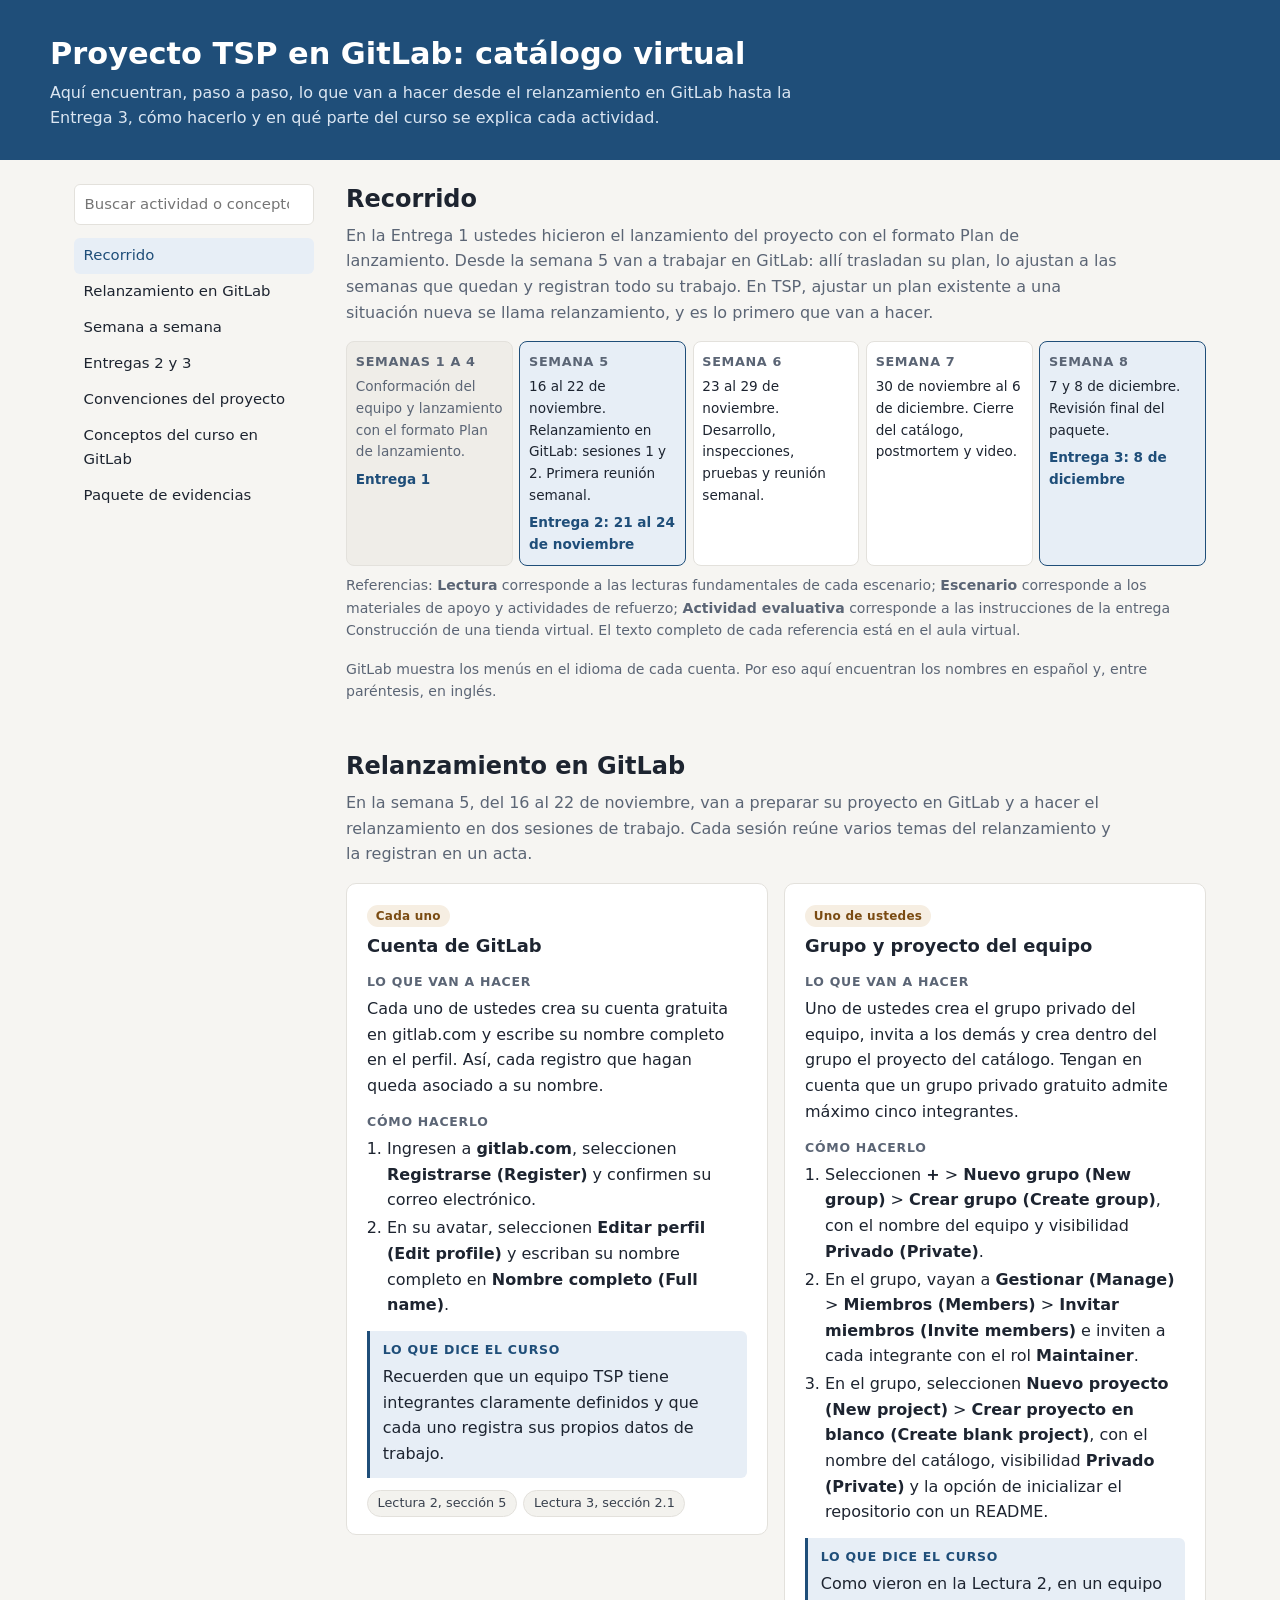
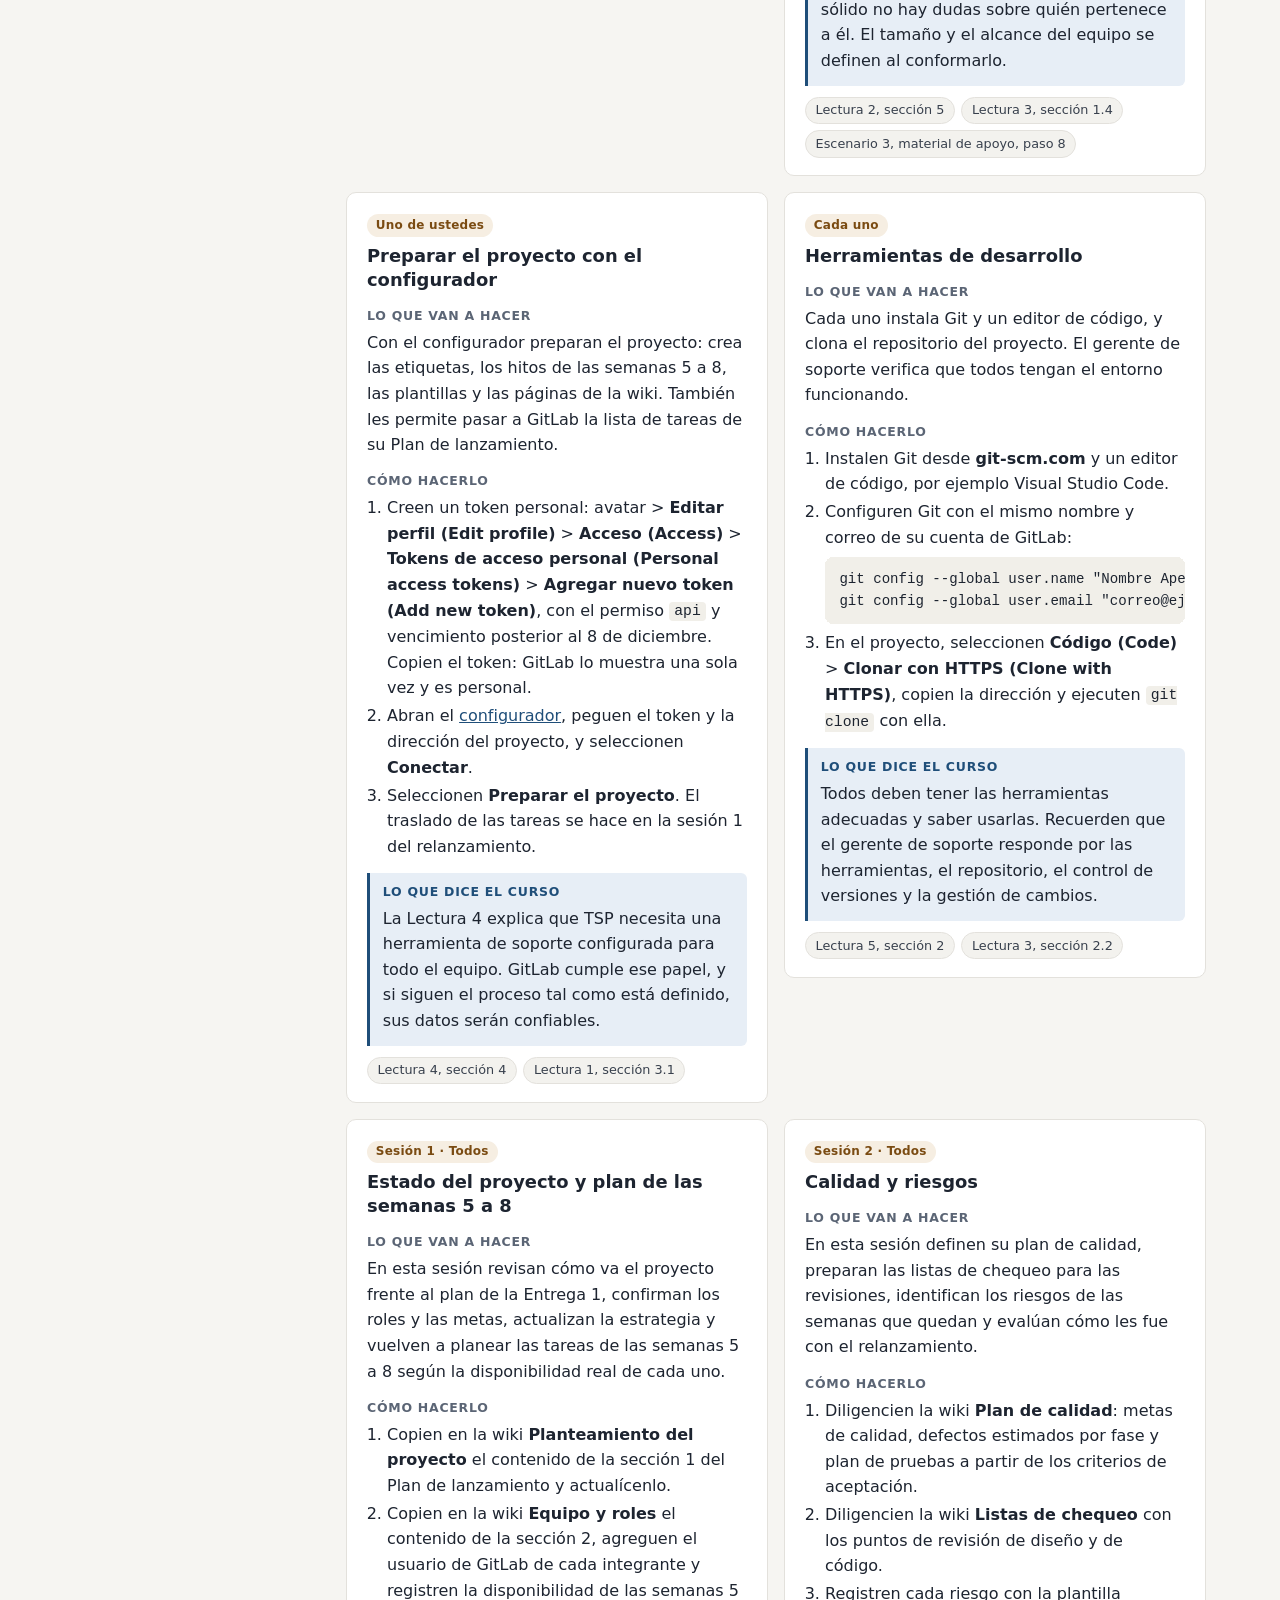
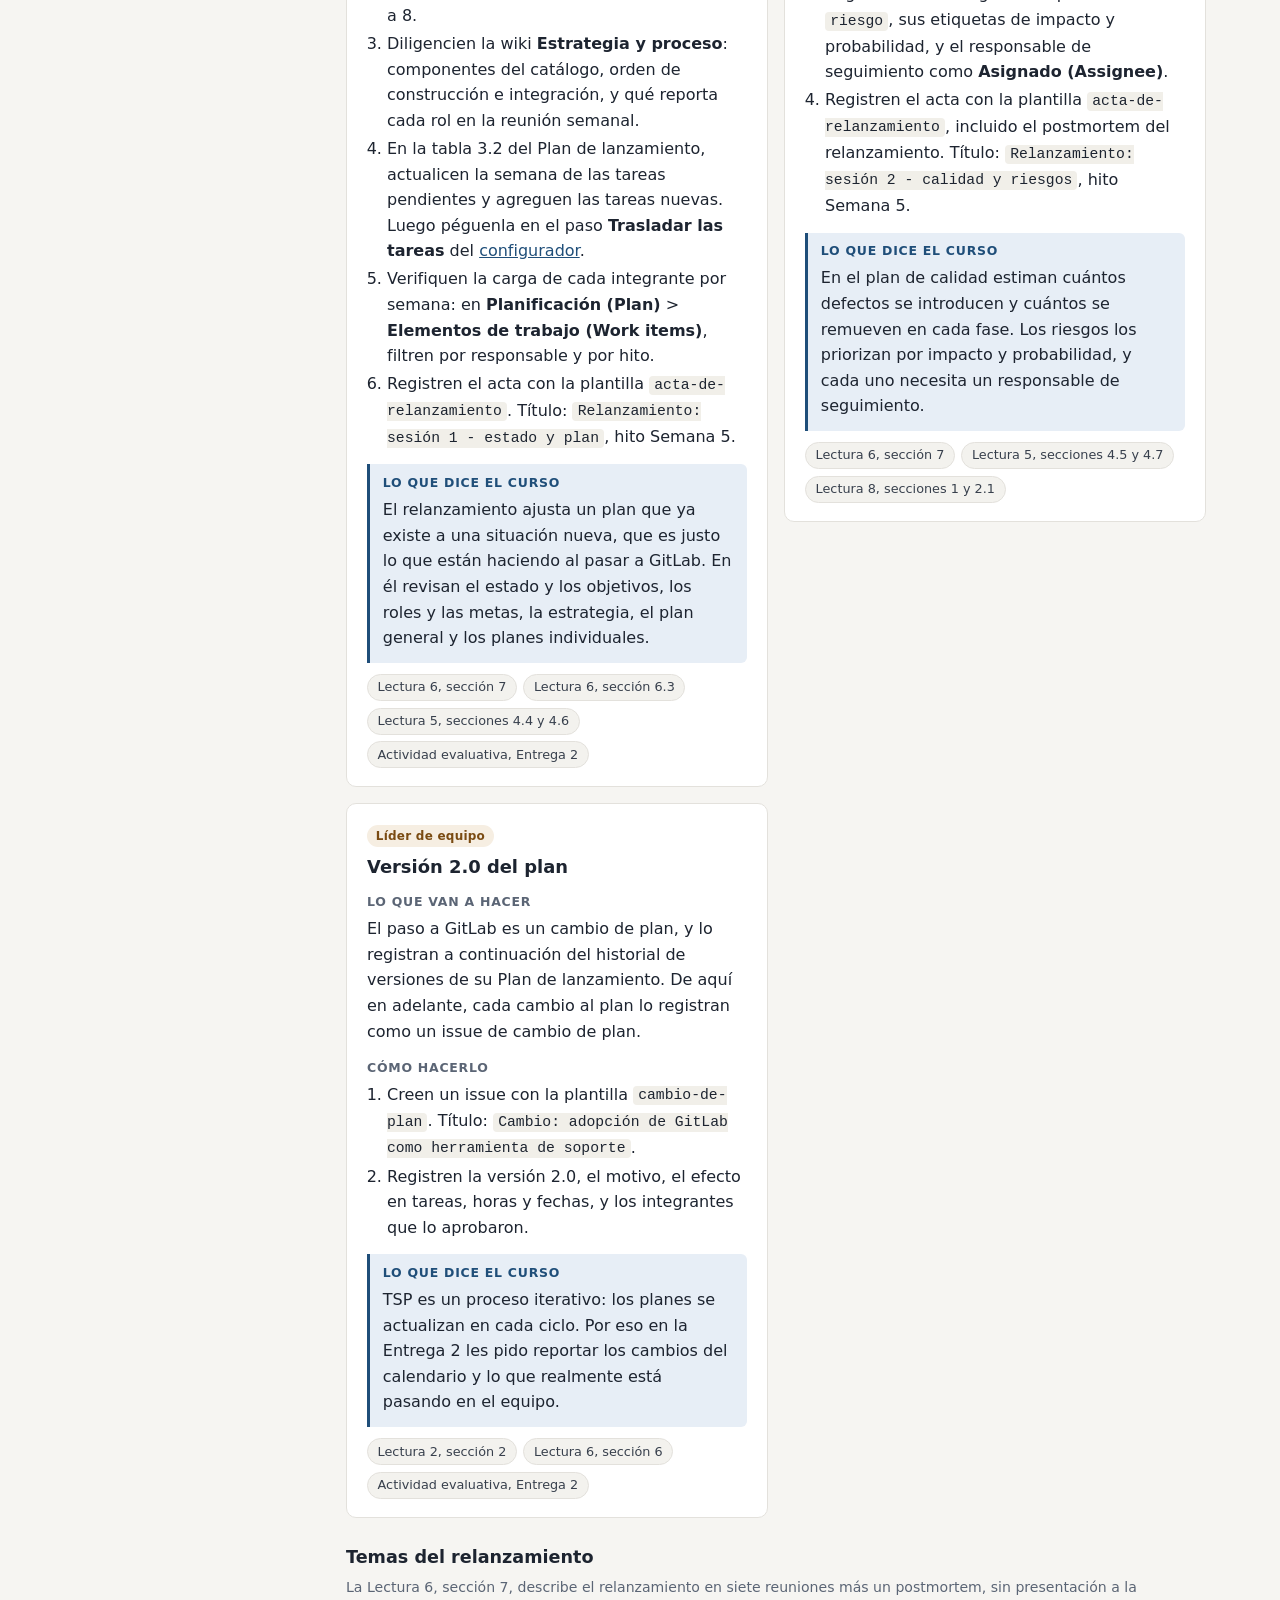
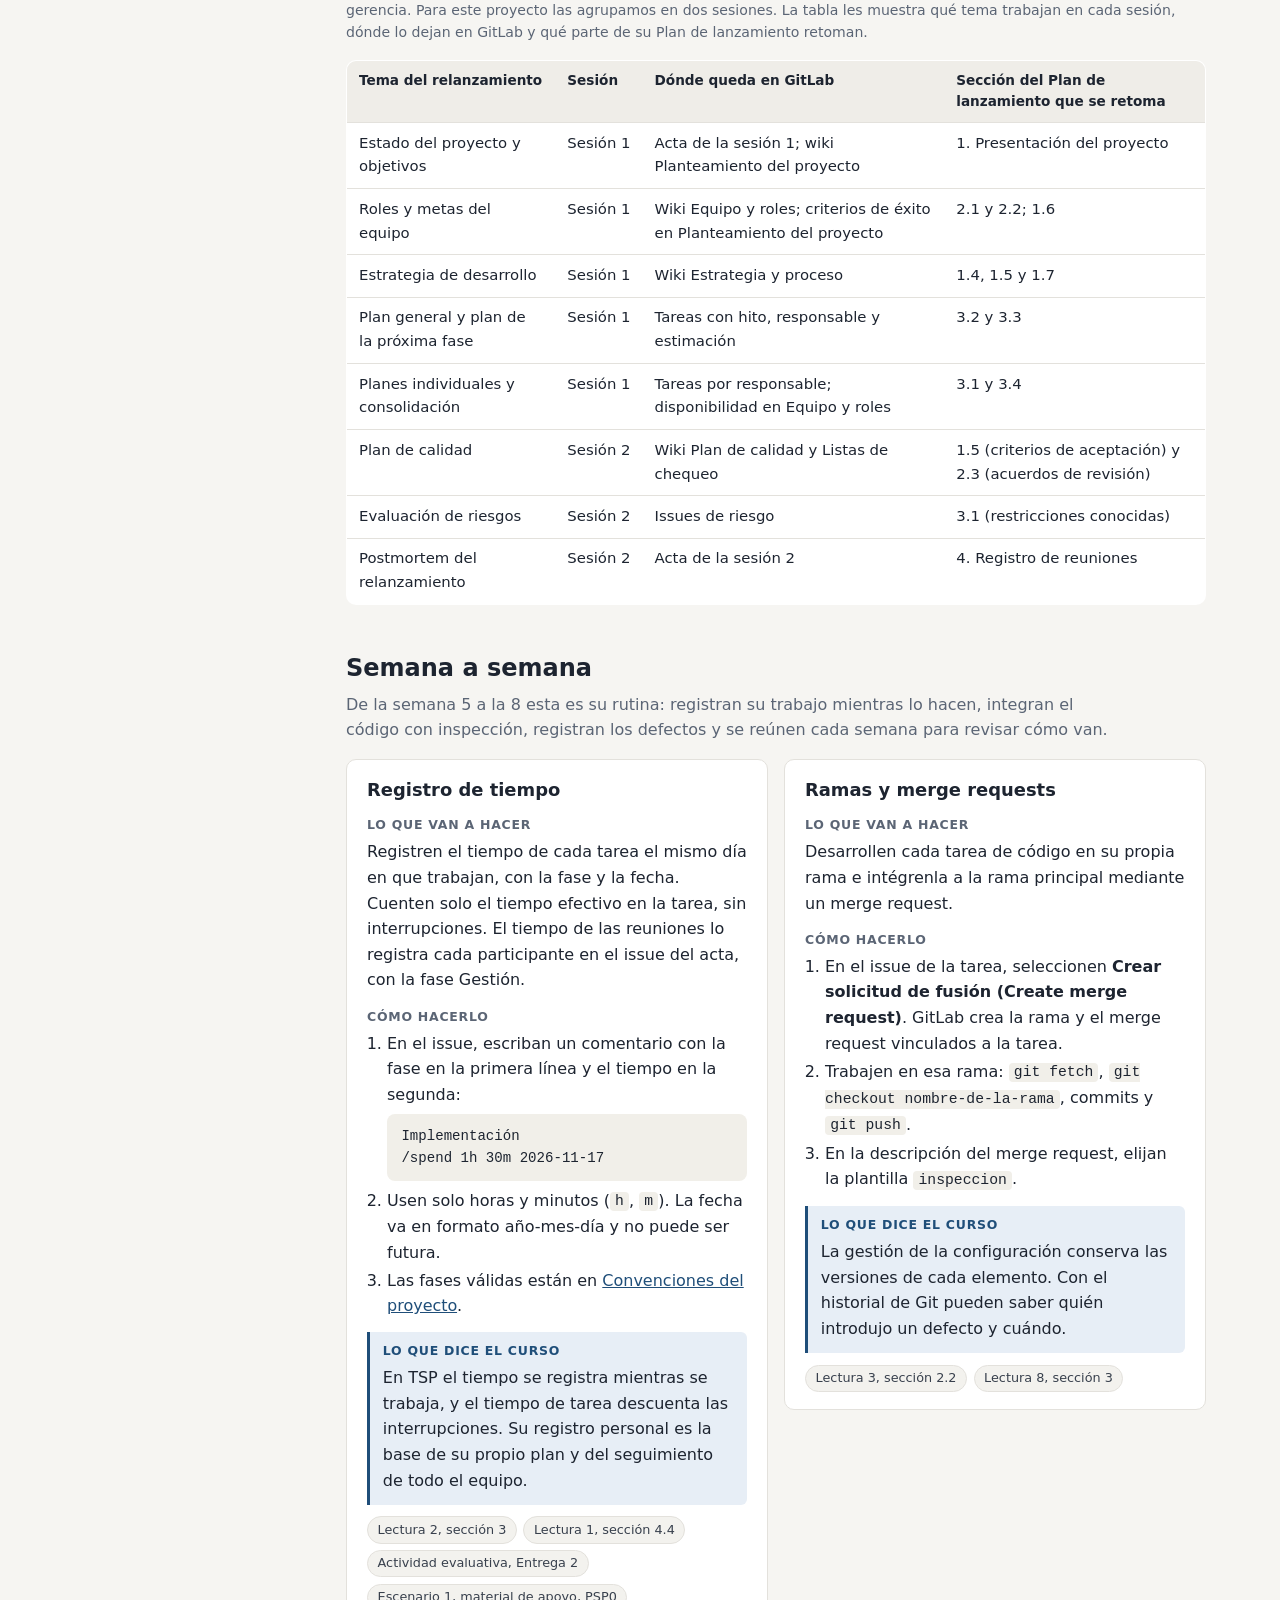
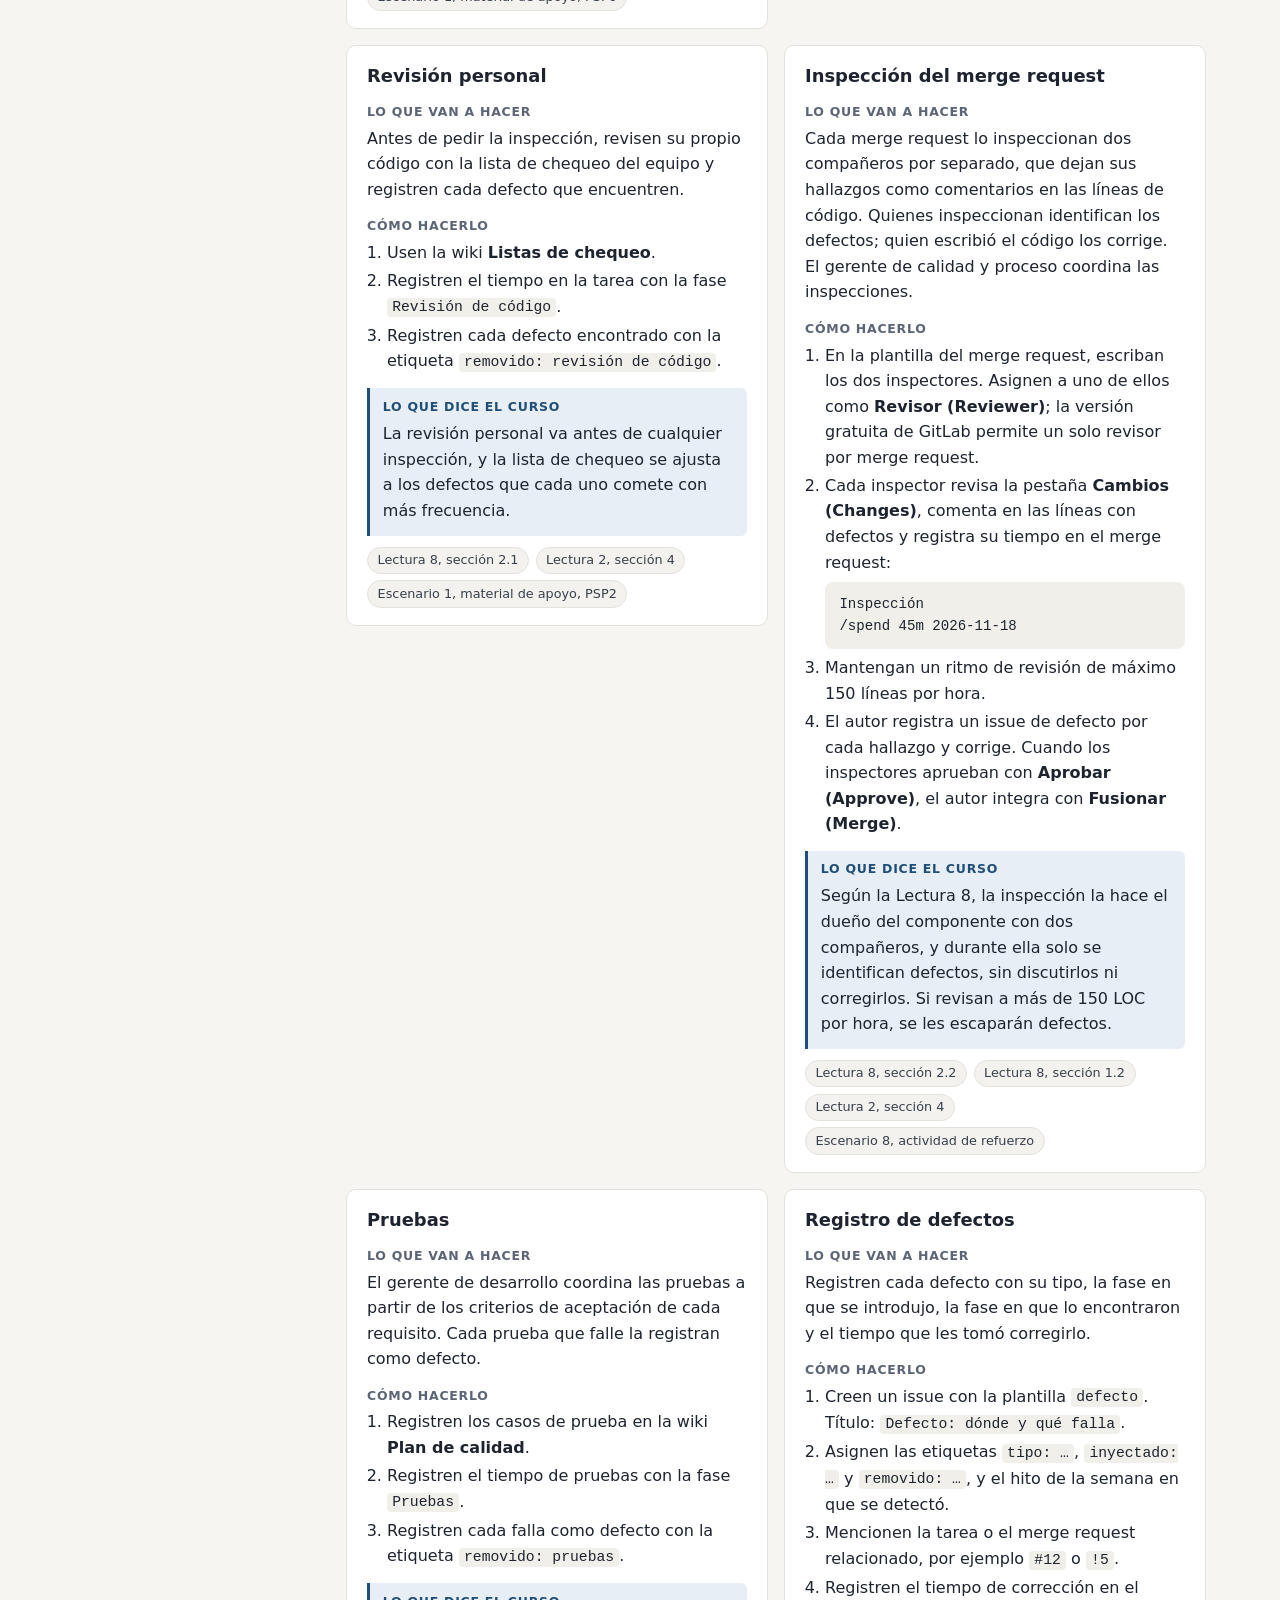
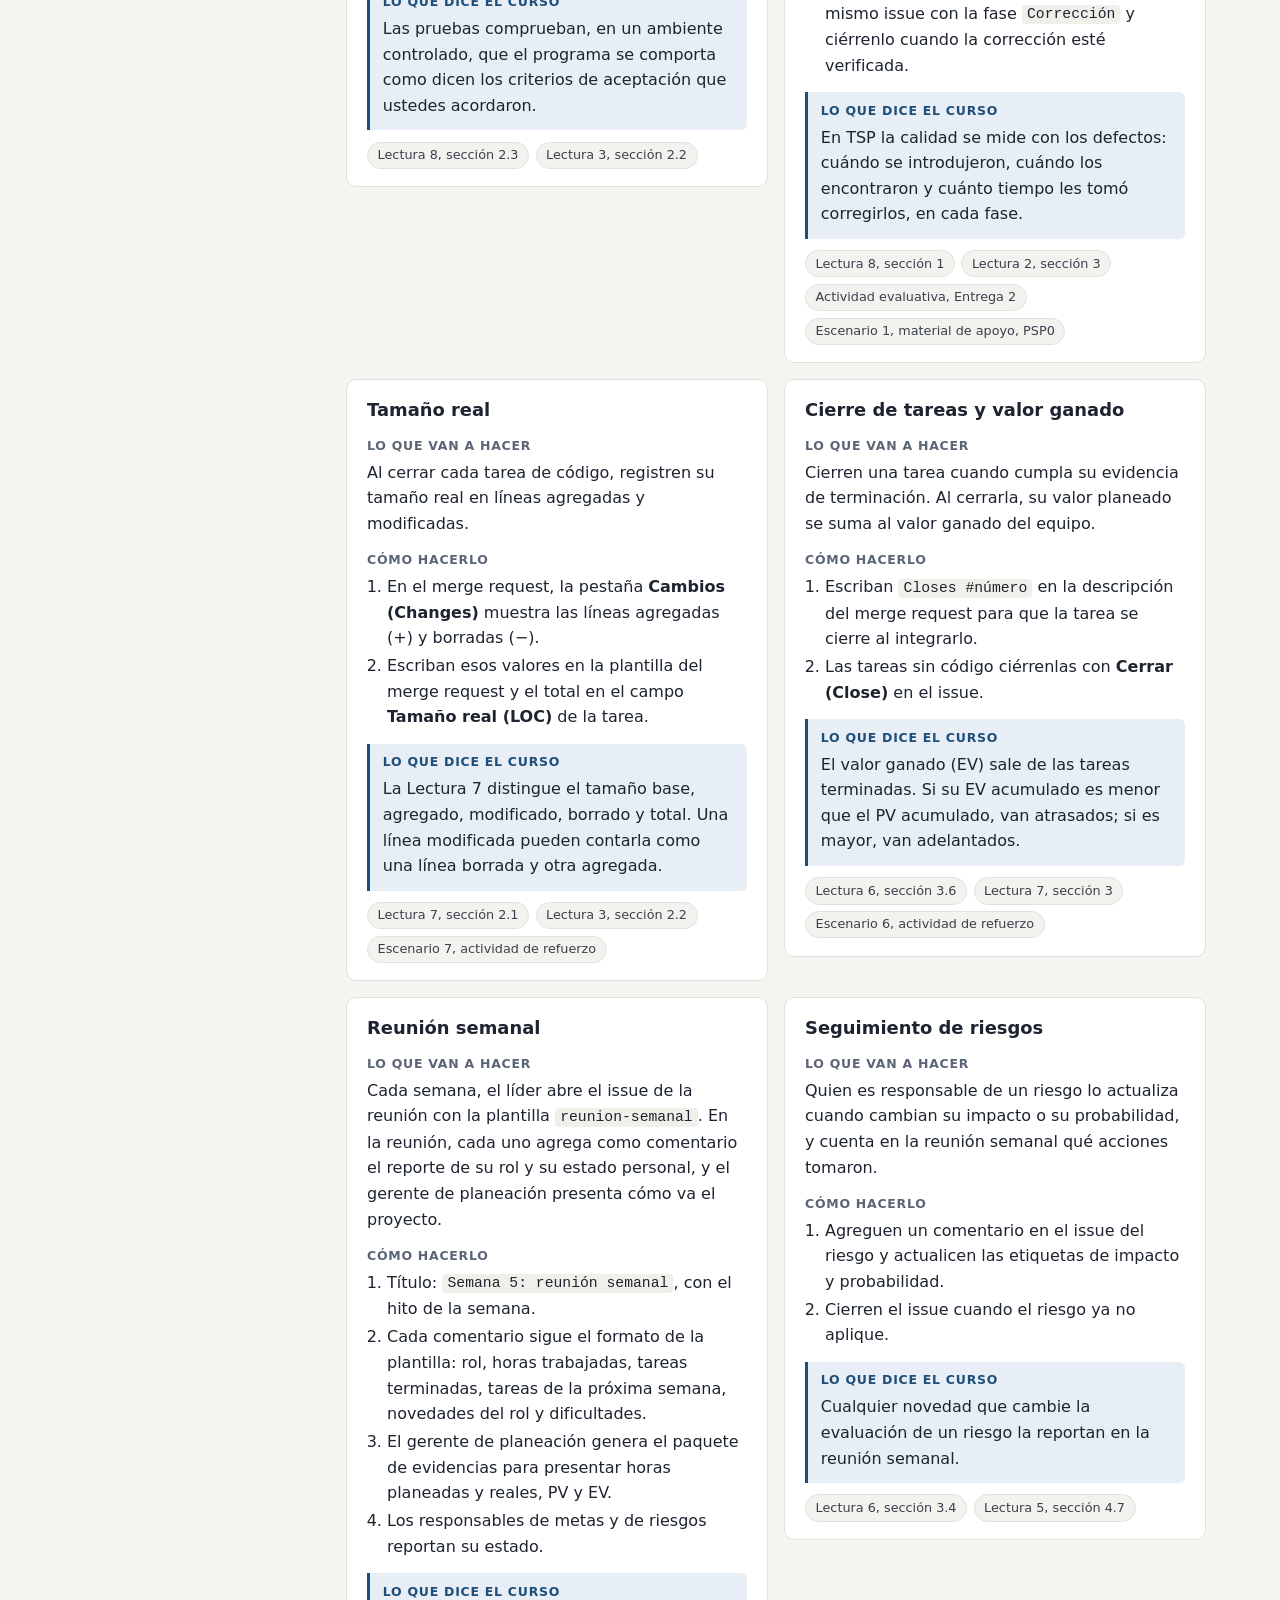
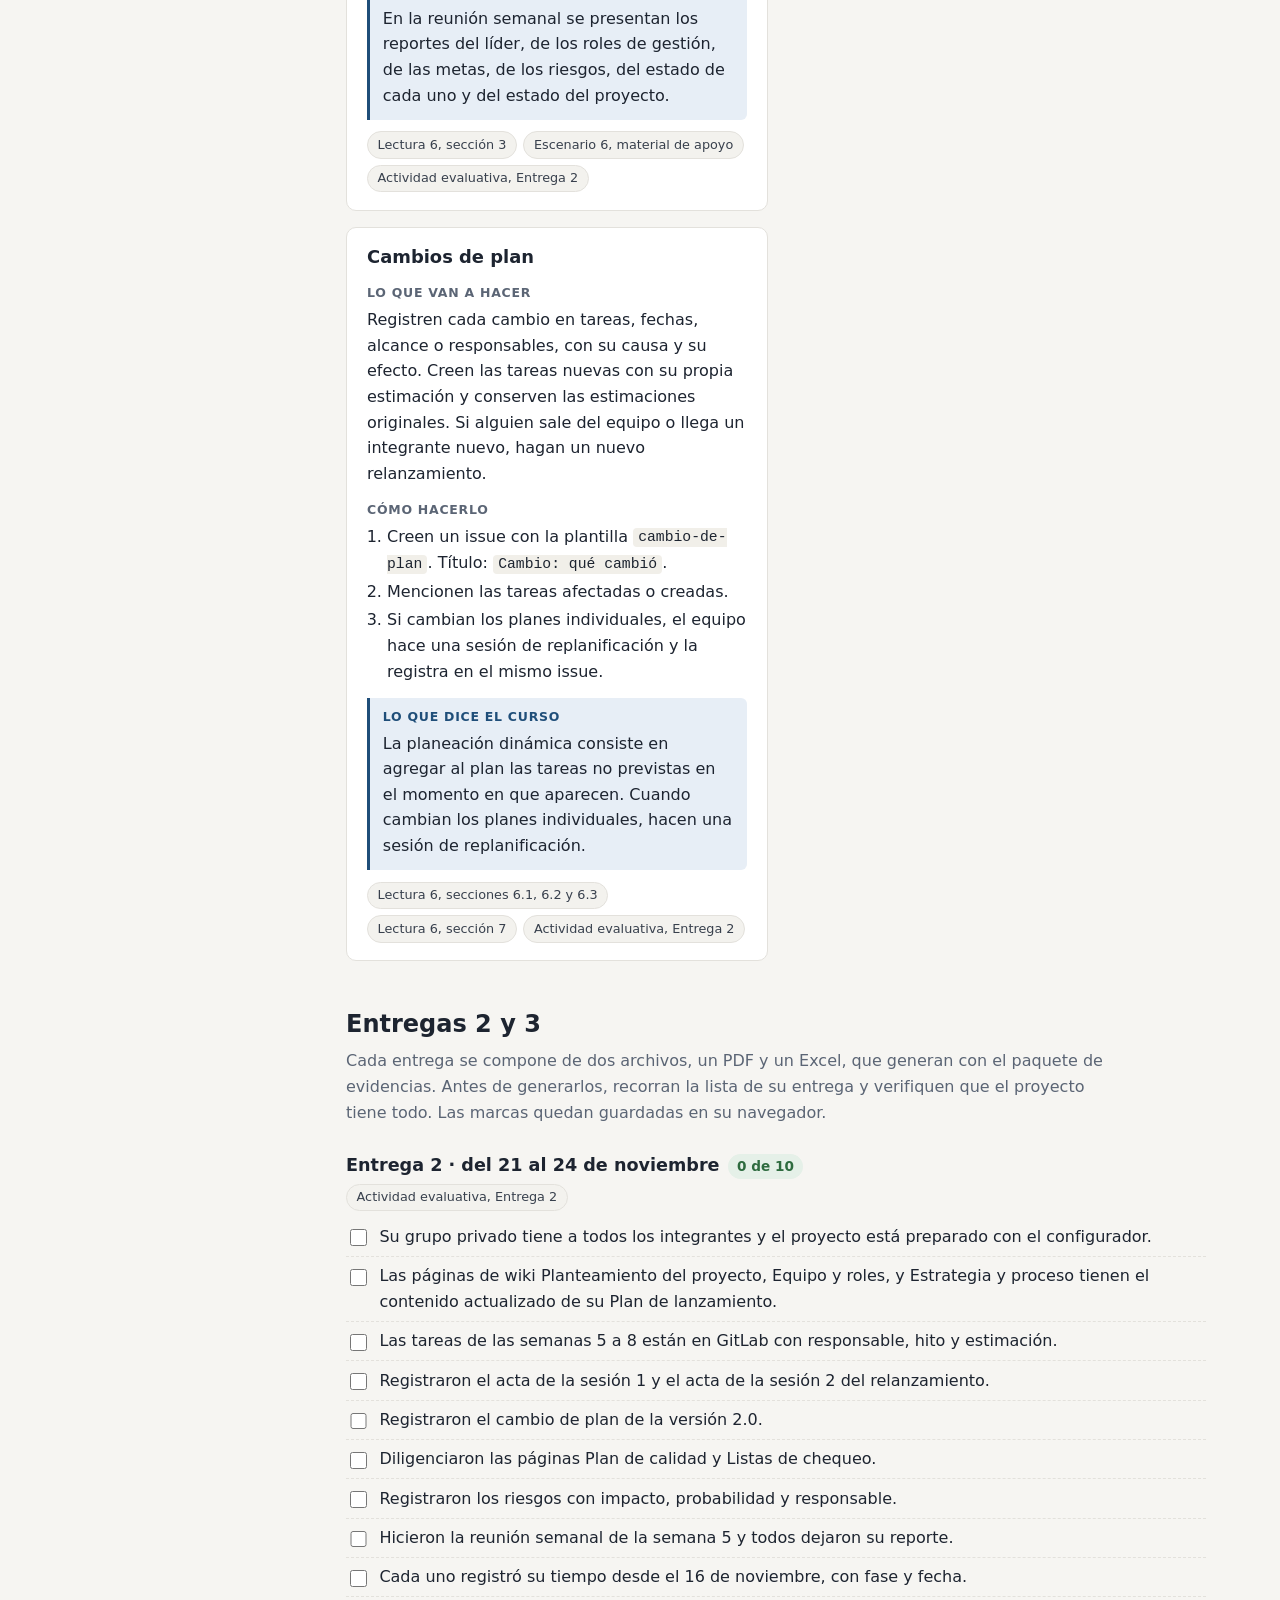
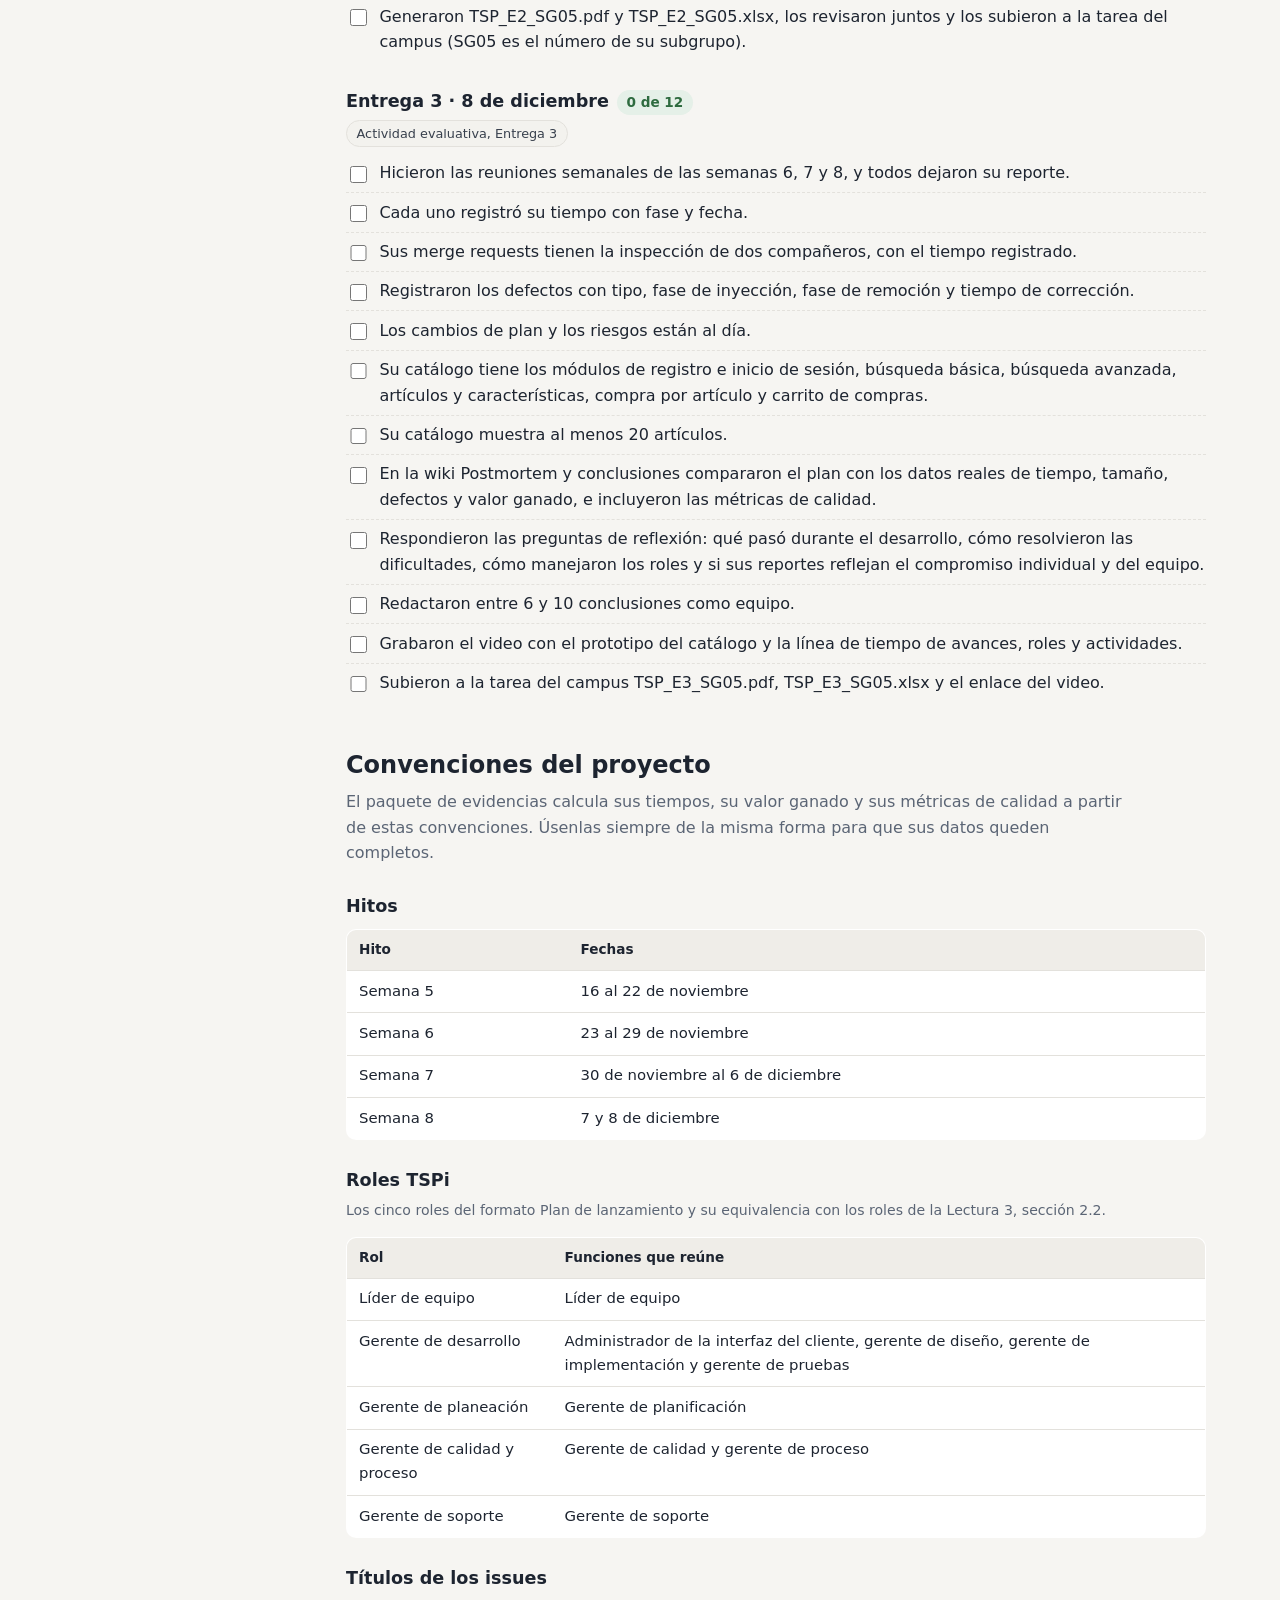
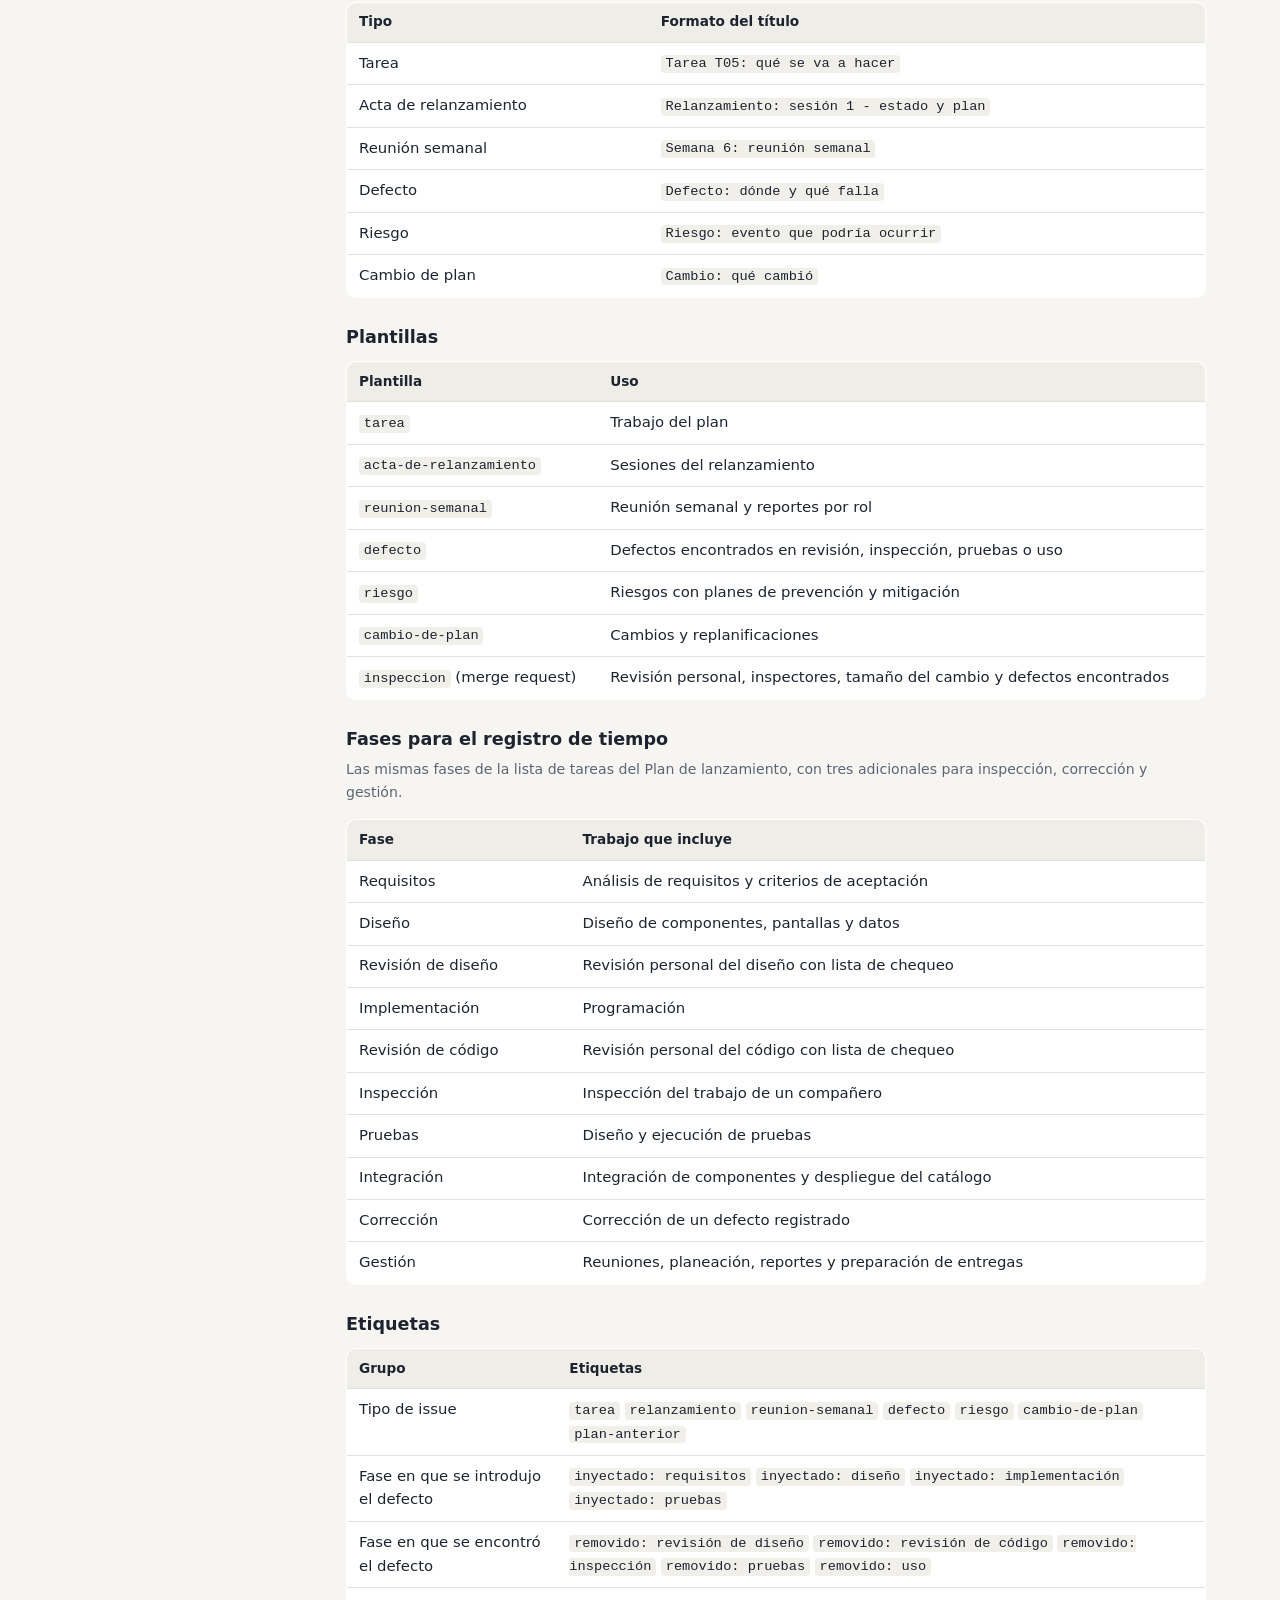
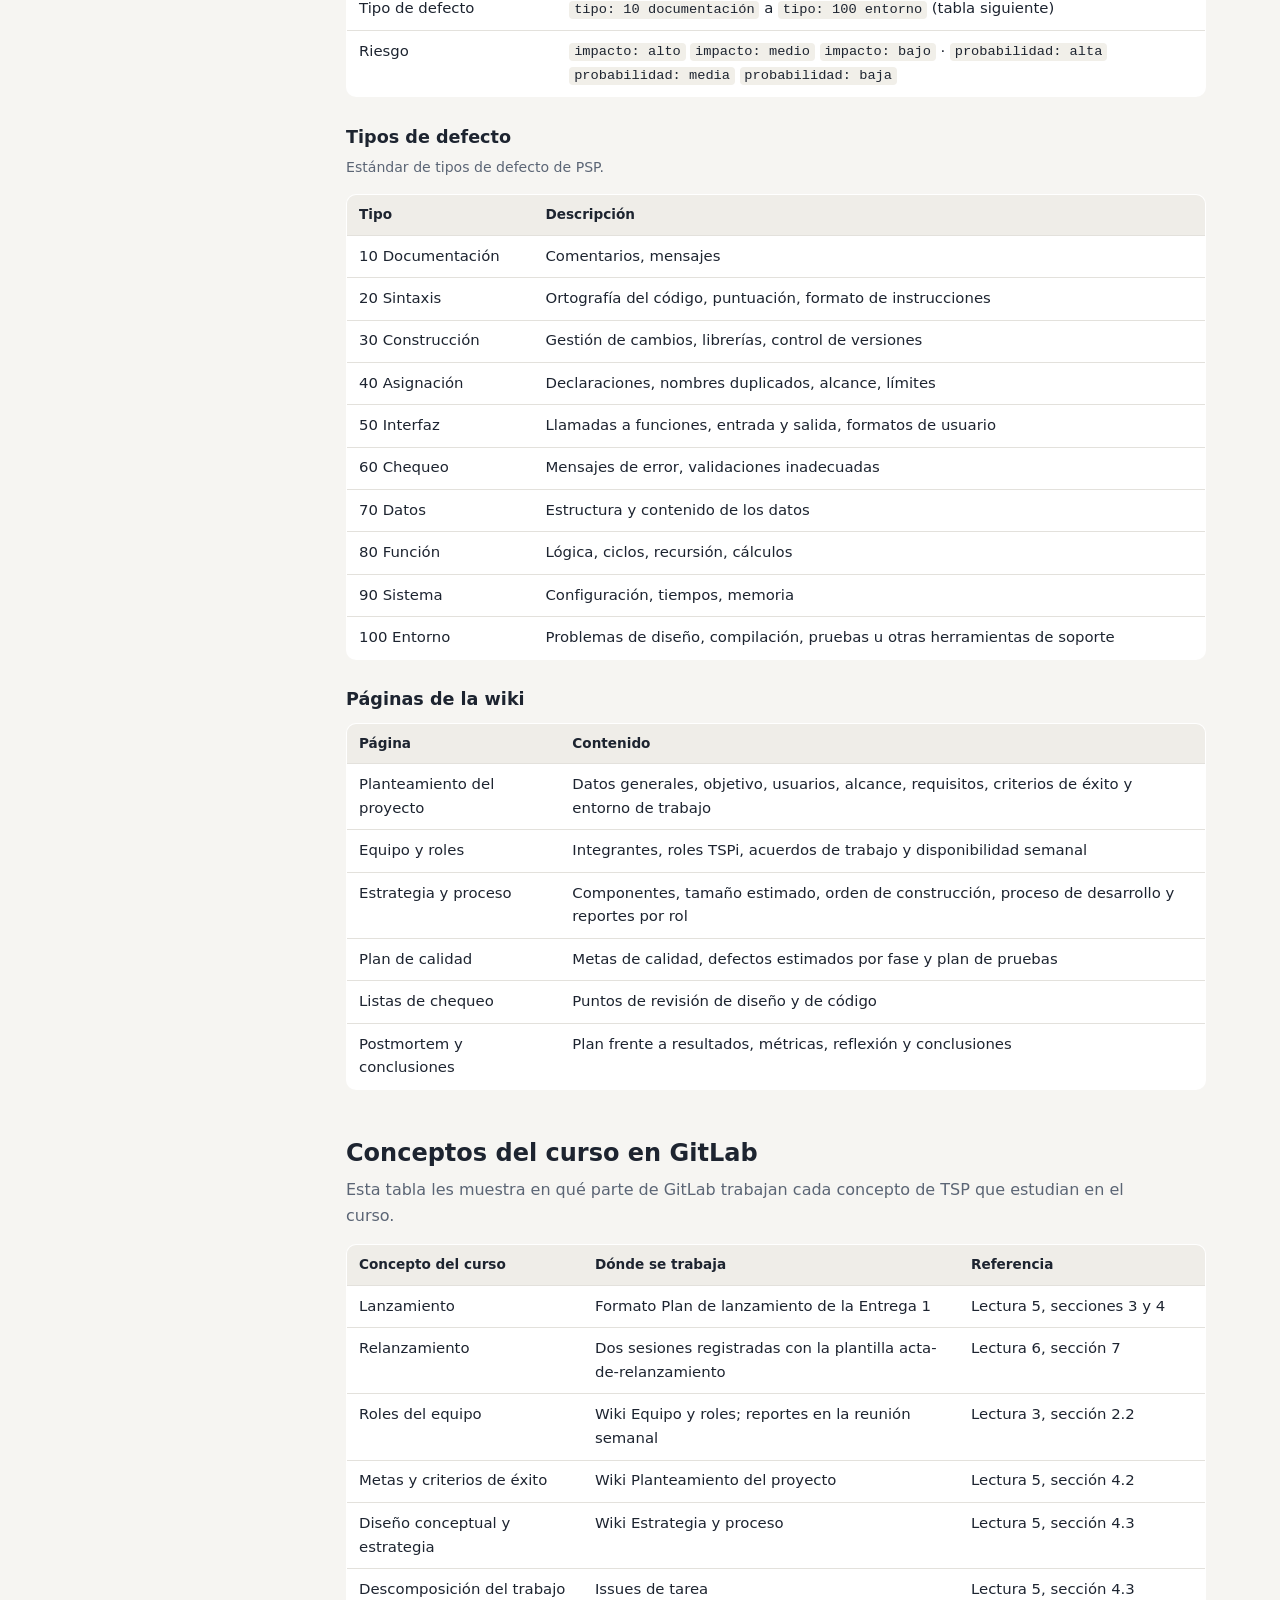
==== index.html @ aa5e044d "Publicar la guía del proyecto TSP en GitLab y el configurador Co-Authored-By: Claude Opus 5.5 <norep" ====
<!DOCTYPE html>
<html lang="es">
<head>
<meta charset="utf-8">
<meta name="viewport" content="width=device-width, initial-scale=1">
<title>Proyecto TSP en GitLab · Catálogo virtual</title>
<style>
:root{
  --bg:#f6f5f2; --panel:#ffffff; --ink:#1d2430; --muted:#5b6575; --line:#e3e1dc;
  --accent:#1f4e79; --accent-soft:#e7eef6; --accent2:#7a4b12; --accent2-soft:#f6eee2;
  --ok:#2e6b3f; --ok-soft:#e5f0e8; --code:#f1efe9;
  --radius:10px;
}
*{box-sizing:border-box}
html{scroll-behavior:smooth}
body{margin:0;background:var(--bg);color:var(--ink);font:16px/1.6 system-ui,-apple-system,"Segoe UI",Roboto,"Helvetica Neue",Arial,sans-serif}
a{color:var(--accent)}
code{background:var(--code);padding:.1em .35em;border-radius:4px;font-size:.92em;font-family:ui-monospace,SFMono-Regular,Menlo,Consolas,monospace}
header.top{background:var(--accent);color:#fff;padding:2.2rem 1.5rem 1.8rem}
header.top .wrap{max-width:1180px;margin:0 auto}
header.top h1{margin:0 0 .4rem;font-size:1.9rem;line-height:1.25;font-weight:650}
header.top p{margin:0;max-width:760px;color:#dbe6f2}
.layout{max-width:1180px;margin:0 auto;display:grid;grid-template-columns:240px 1fr;gap:2rem;padding:1.5rem}
nav.side{position:sticky;top:1rem;align-self:start;font-size:.93rem}
nav.side ul{list-style:none;margin:0;padding:0}
nav.side li a{display:block;padding:.38rem .6rem;border-radius:6px;color:var(--ink);text-decoration:none}
nav.side li a:hover,nav.side li a.active{background:var(--accent-soft);color:var(--accent)}
nav.side .search{width:100%;padding:.5rem .6rem;border:1px solid var(--line);border-radius:6px;margin-bottom:.8rem;font:inherit;background:#fff}
main section{margin-bottom:3rem;scroll-margin-top:1rem}
main h2{font-size:1.5rem;margin:0 0 .5rem;line-height:1.3}
main h2 + p.lead{margin-top:0;color:var(--muted);max-width:780px}
.cards{display:grid;gap:1rem;grid-template-columns:repeat(auto-fill,minmax(400px,1fr));align-items:start}
.card{background:var(--panel);border:1px solid var(--line);border-radius:var(--radius);padding:1.1rem 1.25rem}
.card h3{margin:0 0 .5rem;font-size:1.12rem;line-height:1.35}
.card .tag{display:inline-block;font-size:.75rem;font-weight:600;letter-spacing:.02em;color:var(--accent2);background:var(--accent2-soft);border-radius:999px;padding:.1rem .55rem;margin-bottom:.45rem}
.card .label{font-size:.78rem;text-transform:uppercase;letter-spacing:.06em;color:var(--muted);font-weight:650;margin:.85rem 0 .25rem}
.card p{margin:.2rem 0}
.card ol,.card ul{margin:.2rem 0;padding-left:1.25rem}
.card li{margin:.15rem 0}
.concept{background:var(--accent-soft);border-left:3px solid var(--accent);padding:.55rem .8rem;border-radius:0 6px 6px 0;margin-top:.85rem}
.concept .label{margin-top:0;color:var(--accent)}
.refs{display:flex;flex-wrap:wrap;gap:.4rem;margin-top:.7rem}
.ref{font-size:.8rem;background:#f3f2ee;border:1px solid var(--line);border-radius:999px;padding:.15rem .6rem;color:#38404d}
.timeline{display:grid;grid-template-columns:repeat(5,1fr);gap:.4rem;margin:1rem 0 .5rem}
.wk{background:var(--panel);border:1px solid var(--line);border-radius:8px;padding:.6rem .55rem;font-size:.85rem;min-height:120px}
.wk b{display:block;font-size:.8rem;color:var(--muted);text-transform:uppercase;letter-spacing:.05em;margin-bottom:.25rem}
.wk.del{border-color:var(--accent);background:var(--accent-soft)}
.wk.del .d{display:inline-block;margin-top:.35rem;font-weight:650;color:var(--accent)}
table{width:100%;border-collapse:collapse;background:var(--panel);border:1px solid var(--line);border-radius:var(--radius);overflow:hidden;font-size:.93rem}
th,td{text-align:left;vertical-align:top;padding:.55rem .75rem;border-bottom:1px solid var(--line)}
th{background:#efede8;font-weight:650;font-size:.85rem}
tr:last-child td{border-bottom:none}
.tablewrap{overflow-x:auto;margin:.6rem 0 1.4rem}
h3.sub{font-size:1.1rem;margin:1.6rem 0 .3rem}
.check{list-style:none;padding:0;margin:.4rem 0}
.check li{display:flex;gap:.6rem;align-items:flex-start;padding:.4rem 0;border-bottom:1px dashed var(--line)}
.check li:last-child{border-bottom:none}
.check input{margin-top:.35rem;width:1.05rem;height:1.05rem;accent-color:var(--ok);flex:none}
.check label{cursor:pointer}
.check input:checked + label{color:var(--muted)}
.progress{font-size:.85rem;color:var(--ok);background:var(--ok-soft);display:inline-block;padding:.1rem .6rem;border-radius:999px;margin-left:.5rem;font-weight:600}
.note{background:var(--accent2-soft);border:1px solid #ead9c0;border-radius:8px;padding:.7rem .9rem;margin:.8rem 0;font-size:.95rem}
.legend{font-size:.88rem;color:var(--muted);margin:.2rem 0 1rem}
pre{background:var(--code);padding:.7rem .9rem;border-radius:8px;overflow-x:auto;font-size:.88rem;margin:.4rem 0}
.hidden{display:none!important}
.btn{display:inline-block;background:var(--accent);color:#fff;text-decoration:none;padding:.55rem 1rem;border-radius:8px;font-weight:600;margin-top:.6rem}
footer{max-width:1180px;margin:0 auto;padding:1rem 1.5rem 3rem;color:var(--muted);font-size:.85rem}
@media (max-width:900px){
  .cards{grid-template-columns:1fr}
  .layout{grid-template-columns:1fr;gap:1rem}
  nav.side{position:static}
  nav.side ul{display:flex;flex-wrap:wrap;gap:.2rem}
  .timeline{grid-template-columns:repeat(4,1fr)}
}
@media (max-width:520px){.timeline{grid-template-columns:repeat(2,1fr)}}
#temas td:nth-child(2){white-space:nowrap}
@media print{nav.side,.search{display:none}.layout{display:block}.card{break-inside:avoid}}

.wk.past{background:#efede8;color:var(--muted)}
.wk .d{display:inline-block;margin-top:.35rem;font-weight:650;color:var(--accent)}
</style>
</head>
<body>
<header class="top"><div class="wrap">
  <h1>Proyecto TSP en GitLab: catálogo virtual</h1>
  <p>Aquí encuentran, paso a paso, lo que van a hacer desde el relanzamiento en GitLab hasta la Entrega 3, cómo hacerlo y en qué parte del curso se explica cada actividad.</p>
</div></header>

<div class="layout">
<nav class="side" aria-label="Contenido">
  <input class="search" id="q" type="search" placeholder="Buscar actividad o concepto" aria-label="Buscar">
  <ul id="toc">
    <li><a href="#recorrido">Recorrido</a></li>
    <li><a href="#relanzamiento">Relanzamiento en GitLab</a></li>
    <li><a href="#semanal">Semana a semana</a></li>
    <li><a href="#entregas">Entregas 2 y 3</a></li>
    <li><a href="#convenciones">Convenciones del proyecto</a></li>
    <li><a href="#equivalencias">Conceptos del curso en GitLab</a></li>
    <li><a href="#evidencias">Paquete de evidencias</a></li>
  </ul>
</nav>

<main>
<section id="recorrido">
  <h2>Recorrido</h2>
  <p class="lead">En la Entrega 1 ustedes hicieron el lanzamiento del proyecto con el formato Plan de lanzamiento. Desde la semana 5 van a trabajar en GitLab: allí trasladan su plan, lo ajustan a las semanas que quedan y registran todo su trabajo. En TSP, ajustar un plan existente a una situación nueva se llama relanzamiento, y es lo primero que van a hacer.</p>
  <div class="timeline" id="tl"></div>
  <p class="legend">Referencias: <b>Lectura</b> corresponde a las lecturas fundamentales de cada escenario; <b>Escenario</b> corresponde a los materiales de apoyo y actividades de refuerzo; <b>Actividad evaluativa</b> corresponde a las instrucciones de la entrega Construcción de una tienda virtual. El texto completo de cada referencia está en el aula virtual.</p>
  <p class="legend">GitLab muestra los menús en el idioma de cada cuenta. Por eso aquí encuentran los nombres en español y, entre paréntesis, en inglés.</p>
</section>

<section id="relanzamiento">
  <h2>Relanzamiento en GitLab</h2>
  <p class="lead">En la semana 5, del 16 al 22 de noviembre, van a preparar su proyecto en GitLab y a hacer el relanzamiento en dos sesiones de trabajo. Cada sesión reúne varios temas del relanzamiento y la registran en un acta.</p>
  <div class="cards" data-group="relanzamiento"></div>
  <h3 class="sub">Temas del relanzamiento</h3>
  <p class="legend">La Lectura 6, sección 7, describe el relanzamiento en siete reuniones más un postmortem, sin presentación a la gerencia. Para este proyecto las agrupamos en dos sesiones. La tabla les muestra qué tema trabajan en cada sesión, dónde lo dejan en GitLab y qué parte de su Plan de lanzamiento retoman.</p>
  <div class="tablewrap"><table id="temas"><thead><tr><th>Tema del relanzamiento</th><th>Sesión</th><th>Dónde queda en GitLab</th><th>Sección del Plan de lanzamiento que se retoma</th></tr></thead><tbody></tbody></table></div>
</section>

<section id="semanal">
  <h2>Semana a semana</h2>
  <p class="lead">De la semana 5 a la 8 esta es su rutina: registran su trabajo mientras lo hacen, integran el código con inspección, registran los defectos y se reúnen cada semana para revisar cómo van.</p>
  <div class="cards" data-group="semanal"></div>
</section>

<section id="entregas">
  <h2>Entregas 2 y 3</h2>
  <p class="lead">Cada entrega se compone de dos archivos, un PDF y un Excel, que generan con el paquete de evidencias. Antes de generarlos, recorran la lista de su entrega y verifiquen que el proyecto tiene todo. Las marcas quedan guardadas en su navegador.</p>
  <div id="checklists"></div>
</section>

<section id="convenciones">
  <h2>Convenciones del proyecto</h2>
  <p class="lead">El paquete de evidencias calcula sus tiempos, su valor ganado y sus métricas de calidad a partir de estas convenciones. Úsenlas siempre de la misma forma para que sus datos queden completos.</p>
  <div id="conv"></div>
</section>

<section id="equivalencias">
  <h2>Conceptos del curso en GitLab</h2>
  <p class="lead">Esta tabla les muestra en qué parte de GitLab trabajan cada concepto de TSP que estudian en el curso.</p>
  <div class="tablewrap"><table id="eq"><thead><tr><th>Concepto del curso</th><th>Dónde se trabaja</th><th>Referencia</th></tr></thead><tbody></tbody></table></div>
</section>

<section id="evidencias">
  <h2>Paquete de evidencias</h2>
  <p class="lead">El generador de evidencias lee su proyecto en GitLab y les produce los dos archivos de cada entrega: un PDF para leer y un Excel con los registros completos.</p>
  <div class="cards">
    <article class="card">
      <h3>Contenido del paquete</h3>
      <div class="label">Archivo PDF</div>
      <ul>
        <li>Quién sube la entrega, quiénes participaron y quiénes no participaron.</li>
        <li>Páginas de la wiki.</li>
        <li>Actas del relanzamiento y de las reuniones semanales, con los reportes de cada rol.</li>
        <li>Riesgos y cambios de plan.</li>
        <li>Resumen de indicadores: horas planeadas y reales, valor planeado (PV), valor ganado (EV) y métricas de calidad.</li>
        <li>Línea de tiempo de hitos, tareas cerradas y cambios de plan.</li>
      </ul>
      <div class="label">Archivo Excel</div>
      <ul>
        <li><b>Registro de tiempo:</b> cada entrada con integrante, fecha, tarea, fase y duración.</li>
        <li><b>Tareas:</b> responsable, semana, tiempo estimado y real, PV y EV.</li>
        <li><b>Defectos:</b> tipo, fase de inyección, fase de remoción, quién lo encontró y tiempo de corrección.</li>
        <li><b>Tamaño:</b> líneas agregadas y borradas por merge request y por semana.</li>
        <li><b>Resumen semanal</b> por integrante y por equipo.</li>
      </ul>
      <div class="concept"><div class="label">Lo que dice el curso</div><p>La herramienta de soporte resume sus datos de tiempo, tamaño, defectos y tareas en informes individuales y del equipo. Con esa misma información reviso su avance en cada entrega, como lo hace el coach en los puntos de control.</p></div>
      <div class="refs"><span class="ref">Lectura 4, sección 4</span><span class="ref">Lectura 6, sección 5</span></div>
    </article>
    <article class="card">
      <h3>Generar el paquete</h3>
      <ol>
        <li>Abran el generador de evidencias.</li>
        <li>Peguen el token personal con el permiso <code>api</code> que usaron en el configurador, o uno nuevo con el permiso <code>read_api</code>, y la dirección del proyecto.</li>
        <li>Escriban quién sube la entrega, quiénes participaron y quiénes no participaron.</li>
        <li>Seleccionen la entrega y generen los archivos. El token solo se usa en su navegador para consultar GitLab.</li>
        <li>Revisen los dos archivos con el equipo y súbanlos a la tarea del campus.</li>
      </ol>
      <a class="btn" href="generador.html">Abrir el generador de evidencias</a>
    </article>
  </div>
</section>
</main>
</div>
<footer>Las referencias remiten al material del curso Desarrollo de Software en Equipo TSP disponible en el aula virtual.</footer>

<script>
const WEEKS = [
  {w:"Semanas 1 a 4", t:"Conformación del equipo y lanzamiento con el formato Plan de lanzamiento.", d:"Entrega 1", past:true},
  {w:"Semana 5", t:"16 al 22 de noviembre. Relanzamiento en GitLab: sesiones 1 y 2. Primera reunión semanal.", d:"Entrega 2: 21 al 24 de noviembre"},
  {w:"Semana 6", t:"23 al 29 de noviembre. Desarrollo, inspecciones, pruebas y reunión semanal."},
  {w:"Semana 7", t:"30 de noviembre al 6 de diciembre. Cierre del catálogo, postmortem y video."},
  {w:"Semana 8", t:"7 y 8 de diciembre. Revisión final del paquete.", d:"Entrega 3: 8 de diciembre"}
];

const CARDS = {
relanzamiento: [
 {tag:"Cada uno", t:"Cuenta de GitLab",
  q:"Cada uno de ustedes crea su cuenta gratuita en gitlab.com y escribe su nombre completo en el perfil. Así, cada registro que hagan queda asociado a su nombre.",
  s:["Ingresen a <b>gitlab.com</b>, seleccionen <b>Registrarse (Register)</b> y confirmen su correo electrónico.",
     "En su avatar, seleccionen <b>Editar perfil (Edit profile)</b> y escriban su nombre completo en <b>Nombre completo (Full name)</b>."],
  c:"Recuerden que un equipo TSP tiene integrantes claramente definidos y que cada uno registra sus propios datos de trabajo.",
  r:["Lectura 2, sección 5","Lectura 3, sección 2.1"]},
 {tag:"Uno de ustedes", t:"Grupo y proyecto del equipo",
  q:"Uno de ustedes crea el grupo privado del equipo, invita a los demás y crea dentro del grupo el proyecto del catálogo. Tengan en cuenta que un grupo privado gratuito admite máximo cinco integrantes.",
  s:["Seleccionen <b>+</b> &gt; <b>Nuevo grupo (New group)</b> &gt; <b>Crear grupo (Create group)</b>, con el nombre del equipo y visibilidad <b>Privado (Private)</b>.",
     "En el grupo, vayan a <b>Gestionar (Manage)</b> &gt; <b>Miembros (Members)</b> &gt; <b>Invitar miembros (Invite members)</b> e inviten a cada integrante con el rol <b>Maintainer</b>.",
     "En el grupo, seleccionen <b>Nuevo proyecto (New project)</b> &gt; <b>Crear proyecto en blanco (Create blank project)</b>, con el nombre del catálogo, visibilidad <b>Privado (Private)</b> y la opción de inicializar el repositorio con un README."],
  c:"Como vieron en la Lectura 2, en un equipo sólido no hay dudas sobre quién pertenece a él. El tamaño y el alcance del equipo se definen al conformarlo.",
  r:["Lectura 2, sección 5","Lectura 3, sección 1.4","Escenario 3, material de apoyo, paso 8"]},
 {tag:"Uno de ustedes", t:"Preparar el proyecto con el configurador",
  q:"Con el configurador preparan el proyecto: crea las etiquetas, los hitos de las semanas 5 a 8, las plantillas y las páginas de la wiki. También les permite pasar a GitLab la lista de tareas de su Plan de lanzamiento.",
  s:["Creen un token personal: avatar &gt; <b>Editar perfil (Edit profile)</b> &gt; <b>Acceso (Access)</b> &gt; <b>Tokens de acceso personal (Personal access tokens)</b> &gt; <b>Agregar nuevo token (Add new token)</b>, con el permiso <code>api</code> y vencimiento posterior al 8 de diciembre. Copien el token: GitLab lo muestra una sola vez y es personal.",
     "Abran el <a href=\"configurador.html\">configurador</a>, peguen el token y la dirección del proyecto, y seleccionen <b>Conectar</b>.",
     "Seleccionen <b>Preparar el proyecto</b>. El traslado de las tareas se hace en la sesión 1 del relanzamiento."],
  c:"La Lectura 4 explica que TSP necesita una herramienta de soporte configurada para todo el equipo. GitLab cumple ese papel, y si siguen el proceso tal como está definido, sus datos serán confiables.",
  r:["Lectura 4, sección 4","Lectura 1, sección 3.1"]},
 {tag:"Cada uno", t:"Herramientas de desarrollo",
  q:"Cada uno instala Git y un editor de código, y clona el repositorio del proyecto. El gerente de soporte verifica que todos tengan el entorno funcionando.",
  s:["Instalen Git desde <b>git-scm.com</b> y un editor de código, por ejemplo Visual Studio Code.",
     "Configuren Git con el mismo nombre y correo de su cuenta de GitLab:<pre>git config --global user.name \"Nombre Apellido\"\ngit config --global user.email \"correo@ejemplo.com\"</pre>",
     "En el proyecto, seleccionen <b>Código (Code)</b> &gt; <b>Clonar con HTTPS (Clone with HTTPS)</b>, copien la dirección y ejecuten <code>git clone</code> con ella."],
  c:"Todos deben tener las herramientas adecuadas y saber usarlas. Recuerden que el gerente de soporte responde por las herramientas, el repositorio, el control de versiones y la gestión de cambios.",
  r:["Lectura 5, sección 2","Lectura 3, sección 2.2"]},
 {tag:"Sesión 1 · Todos", t:"Estado del proyecto y plan de las semanas 5 a 8",
  q:"En esta sesión revisan cómo va el proyecto frente al plan de la Entrega 1, confirman los roles y las metas, actualizan la estrategia y vuelven a planear las tareas de las semanas 5 a 8 según la disponibilidad real de cada uno.",
  s:["Copien en la wiki <b>Planteamiento del proyecto</b> el contenido de la sección 1 del Plan de lanzamiento y actualícenlo.",
     "Copien en la wiki <b>Equipo y roles</b> el contenido de la sección 2, agreguen el usuario de GitLab de cada integrante y registren la disponibilidad de las semanas 5 a 8.",
     "Diligencien la wiki <b>Estrategia y proceso</b>: componentes del catálogo, orden de construcción e integración, y qué reporta cada rol en la reunión semanal.",
     "En la tabla 3.2 del Plan de lanzamiento, actualicen la semana de las tareas pendientes y agreguen las tareas nuevas. Luego péguenla en el paso <b>Trasladar las tareas</b> del <a href=\"configurador.html\">configurador</a>.",
     "Verifiquen la carga de cada integrante por semana: en <b>Planificación (Plan)</b> &gt; <b>Elementos de trabajo (Work items)</b>, filtren por responsable y por hito.",
     "Registren el acta con la plantilla <code>acta-de-relanzamiento</code>. Título: <code>Relanzamiento: sesión 1 - estado y plan</code>, hito Semana 5."],
  c:"El relanzamiento ajusta un plan que ya existe a una situación nueva, que es justo lo que están haciendo al pasar a GitLab. En él revisan el estado y los objetivos, los roles y las metas, la estrategia, el plan general y los planes individuales.",
  r:["Lectura 6, sección 7","Lectura 6, sección 6.3","Lectura 5, secciones 4.4 y 4.6","Actividad evaluativa, Entrega 2"]},
 {tag:"Sesión 2 · Todos", t:"Calidad y riesgos",
  q:"En esta sesión definen su plan de calidad, preparan las listas de chequeo para las revisiones, identifican los riesgos de las semanas que quedan y evalúan cómo les fue con el relanzamiento.",
  s:["Diligencien la wiki <b>Plan de calidad</b>: metas de calidad, defectos estimados por fase y plan de pruebas a partir de los criterios de aceptación.",
     "Diligencien la wiki <b>Listas de chequeo</b> con los puntos de revisión de diseño y de código.",
     "Registren cada riesgo con la plantilla <code>riesgo</code>, sus etiquetas de impacto y probabilidad, y el responsable de seguimiento como <b>Asignado (Assignee)</b>.",
     "Registren el acta con la plantilla <code>acta-de-relanzamiento</code>, incluido el postmortem del relanzamiento. Título: <code>Relanzamiento: sesión 2 - calidad y riesgos</code>, hito Semana 5."],
  c:"En el plan de calidad estiman cuántos defectos se introducen y cuántos se remueven en cada fase. Los riesgos los priorizan por impacto y probabilidad, y cada uno necesita un responsable de seguimiento.",
  r:["Lectura 6, sección 7","Lectura 5, secciones 4.5 y 4.7","Lectura 8, secciones 1 y 2.1"]},
 {tag:"Líder de equipo", t:"Versión 2.0 del plan",
  q:"El paso a GitLab es un cambio de plan, y lo registran a continuación del historial de versiones de su Plan de lanzamiento. De aquí en adelante, cada cambio al plan lo registran como un issue de cambio de plan.",
  s:["Creen un issue con la plantilla <code>cambio-de-plan</code>. Título: <code>Cambio: adopción de GitLab como herramienta de soporte</code>.",
     "Registren la versión 2.0, el motivo, el efecto en tareas, horas y fechas, y los integrantes que lo aprobaron."],
  c:"TSP es un proceso iterativo: los planes se actualizan en cada ciclo. Por eso en la Entrega 2 les pido reportar los cambios del calendario y lo que realmente está pasando en el equipo.",
  r:["Lectura 2, sección 2","Lectura 6, sección 6","Actividad evaluativa, Entrega 2"]}
],
semanal: [
 {t:"Registro de tiempo",
  q:"Registren el tiempo de cada tarea el mismo día en que trabajan, con la fase y la fecha. Cuenten solo el tiempo efectivo en la tarea, sin interrupciones. El tiempo de las reuniones lo registra cada participante en el issue del acta, con la fase Gestión.",
  s:["En el issue, escriban un comentario con la fase en la primera línea y el tiempo en la segunda:<pre>Implementación\n/spend 1h 30m 2026-11-17</pre>",
     "Usen solo horas y minutos (<code>h</code>, <code>m</code>). La fecha va en formato año-mes-día y no puede ser futura.",
     "Las fases válidas están en <a href=\"#convenciones\">Convenciones del proyecto</a>."],
  c:"En TSP el tiempo se registra mientras se trabaja, y el tiempo de tarea descuenta las interrupciones. Su registro personal es la base de su propio plan y del seguimiento de todo el equipo.",
  r:["Lectura 2, sección 3","Lectura 1, sección 4.4","Actividad evaluativa, Entrega 2","Escenario 1, material de apoyo, PSP0"]},
 {t:"Ramas y merge requests",
  q:"Desarrollen cada tarea de código en su propia rama e intégrenla a la rama principal mediante un merge request.",
  s:["En el issue de la tarea, seleccionen <b>Crear solicitud de fusión (Create merge request)</b>. GitLab crea la rama y el merge request vinculados a la tarea.",
     "Trabajen en esa rama: <code>git fetch</code>, <code>git checkout nombre-de-la-rama</code>, commits y <code>git push</code>.",
     "En la descripción del merge request, elijan la plantilla <code>inspeccion</code>."],
  c:"La gestión de la configuración conserva las versiones de cada elemento. Con el historial de Git pueden saber quién introdujo un defecto y cuándo.",
  r:["Lectura 3, sección 2.2","Lectura 8, sección 3"]},
 {t:"Revisión personal",
  q:"Antes de pedir la inspección, revisen su propio código con la lista de chequeo del equipo y registren cada defecto que encuentren.",
  s:["Usen la wiki <b>Listas de chequeo</b>.",
     "Registren el tiempo en la tarea con la fase <code>Revisión de código</code>.",
     "Registren cada defecto encontrado con la etiqueta <code>removido: revisión de código</code>."],
  c:"La revisión personal va antes de cualquier inspección, y la lista de chequeo se ajusta a los defectos que cada uno comete con más frecuencia.",
  r:["Lectura 8, sección 2.1","Lectura 2, sección 4","Escenario 1, material de apoyo, PSP2"]},
 {t:"Inspección del merge request",
  q:"Cada merge request lo inspeccionan dos compañeros por separado, que dejan sus hallazgos como comentarios en las líneas de código. Quienes inspeccionan identifican los defectos; quien escribió el código los corrige. El gerente de calidad y proceso coordina las inspecciones.",
  s:["En la plantilla del merge request, escriban los dos inspectores. Asignen a uno de ellos como <b>Revisor (Reviewer)</b>; la versión gratuita de GitLab permite un solo revisor por merge request.",
     "Cada inspector revisa la pestaña <b>Cambios (Changes)</b>, comenta en las líneas con defectos y registra su tiempo en el merge request:<pre>Inspección\n/spend 45m 2026-11-18</pre>",
     "Mantengan un ritmo de revisión de máximo 150 líneas por hora.",
     "El autor registra un issue de defecto por cada hallazgo y corrige. Cuando los inspectores aprueban con <b>Aprobar (Approve)</b>, el autor integra con <b>Fusionar (Merge)</b>."],
  c:"Según la Lectura 8, la inspección la hace el dueño del componente con dos compañeros, y durante ella solo se identifican defectos, sin discutirlos ni corregirlos. Si revisan a más de 150 LOC por hora, se les escaparán defectos.",
  r:["Lectura 8, sección 2.2","Lectura 8, sección 1.2","Lectura 2, sección 4","Escenario 8, actividad de refuerzo"]},
 {t:"Pruebas",
  q:"El gerente de desarrollo coordina las pruebas a partir de los criterios de aceptación de cada requisito. Cada prueba que falle la registran como defecto.",
  s:["Registren los casos de prueba en la wiki <b>Plan de calidad</b>.",
     "Registren el tiempo de pruebas con la fase <code>Pruebas</code>.",
     "Registren cada falla como defecto con la etiqueta <code>removido: pruebas</code>."],
  c:"Las pruebas comprueban, en un ambiente controlado, que el programa se comporta como dicen los criterios de aceptación que ustedes acordaron.",
  r:["Lectura 8, sección 2.3","Lectura 3, sección 2.2"]},
 {t:"Registro de defectos",
  q:"Registren cada defecto con su tipo, la fase en que se introdujo, la fase en que lo encontraron y el tiempo que les tomó corregirlo.",
  s:["Creen un issue con la plantilla <code>defecto</code>. Título: <code>Defecto: dónde y qué falla</code>.",
     "Asignen las etiquetas <code>tipo: …</code>, <code>inyectado: …</code> y <code>removido: …</code>, y el hito de la semana en que se detectó.",
     "Mencionen la tarea o el merge request relacionado, por ejemplo <code>#12</code> o <code>!5</code>.",
     "Registren el tiempo de corrección en el mismo issue con la fase <code>Corrección</code> y ciérrenlo cuando la corrección esté verificada."],
  c:"En TSP la calidad se mide con los defectos: cuándo se introdujeron, cuándo los encontraron y cuánto tiempo les tomó corregirlos, en cada fase.",
  r:["Lectura 8, sección 1","Lectura 2, sección 3","Actividad evaluativa, Entrega 2","Escenario 1, material de apoyo, PSP0"]},
 {t:"Tamaño real",
  q:"Al cerrar cada tarea de código, registren su tamaño real en líneas agregadas y modificadas.",
  s:["En el merge request, la pestaña <b>Cambios (Changes)</b> muestra las líneas agregadas (+) y borradas (−).",
     "Escriban esos valores en la plantilla del merge request y el total en el campo <b>Tamaño real (LOC)</b> de la tarea."],
  c:"La Lectura 7 distingue el tamaño base, agregado, modificado, borrado y total. Una línea modificada pueden contarla como una línea borrada y otra agregada.",
  r:["Lectura 7, sección 2.1","Lectura 3, sección 2.2","Escenario 7, actividad de refuerzo"]},
 {t:"Cierre de tareas y valor ganado",
  q:"Cierren una tarea cuando cumpla su evidencia de terminación. Al cerrarla, su valor planeado se suma al valor ganado del equipo.",
  s:["Escriban <code>Closes #número</code> en la descripción del merge request para que la tarea se cierre al integrarlo.",
     "Las tareas sin código ciérrenlas con <b>Cerrar (Close)</b> en el issue."],
  c:"El valor ganado (EV) sale de las tareas terminadas. Si su EV acumulado es menor que el PV acumulado, van atrasados; si es mayor, van adelantados.",
  r:["Lectura 6, sección 3.6","Lectura 7, sección 3","Escenario 6, actividad de refuerzo"]},
 {t:"Reunión semanal",
  q:"Cada semana, el líder abre el issue de la reunión con la plantilla <code>reunion-semanal</code>. En la reunión, cada uno agrega como comentario el reporte de su rol y su estado personal, y el gerente de planeación presenta cómo va el proyecto.",
  s:["Título: <code>Semana 5: reunión semanal</code>, con el hito de la semana.",
     "Cada comentario sigue el formato de la plantilla: rol, horas trabajadas, tareas terminadas, tareas de la próxima semana, novedades del rol y dificultades.",
     "El gerente de planeación genera el paquete de evidencias para presentar horas planeadas y reales, PV y EV.",
     "Los responsables de metas y de riesgos reportan su estado."],
  c:"En la reunión semanal se presentan los reportes del líder, de los roles de gestión, de las metas, de los riesgos, del estado de cada uno y del estado del proyecto.",
  r:["Lectura 6, sección 3","Escenario 6, material de apoyo","Actividad evaluativa, Entrega 2"]},
 {t:"Seguimiento de riesgos",
  q:"Quien es responsable de un riesgo lo actualiza cuando cambian su impacto o su probabilidad, y cuenta en la reunión semanal qué acciones tomaron.",
  s:["Agreguen un comentario en el issue del riesgo y actualicen las etiquetas de impacto y probabilidad.",
     "Cierren el issue cuando el riesgo ya no aplique."],
  c:"Cualquier novedad que cambie la evaluación de un riesgo la reportan en la reunión semanal.",
  r:["Lectura 6, sección 3.4","Lectura 5, sección 4.7"]},
 {t:"Cambios de plan",
  q:"Registren cada cambio en tareas, fechas, alcance o responsables, con su causa y su efecto. Creen las tareas nuevas con su propia estimación y conserven las estimaciones originales. Si alguien sale del equipo o llega un integrante nuevo, hagan un nuevo relanzamiento.",
  s:["Creen un issue con la plantilla <code>cambio-de-plan</code>. Título: <code>Cambio: qué cambió</code>.",
     "Mencionen las tareas afectadas o creadas.",
     "Si cambian los planes individuales, el equipo hace una sesión de replanificación y la registra en el mismo issue."],
  c:"La planeación dinámica consiste en agregar al plan las tareas no previstas en el momento en que aparecen. Cuando cambian los planes individuales, hacen una sesión de replanificación.",
  r:["Lectura 6, secciones 6.1, 6.2 y 6.3","Lectura 6, sección 7","Actividad evaluativa, Entrega 2"]}
]
};

const TEMAS = [
 ["Estado del proyecto y objetivos","Sesión 1","Acta de la sesión 1; wiki Planteamiento del proyecto","1. Presentación del proyecto"],
 ["Roles y metas del equipo","Sesión 1","Wiki Equipo y roles; criterios de éxito en Planteamiento del proyecto","2.1 y 2.2; 1.6"],
 ["Estrategia de desarrollo","Sesión 1","Wiki Estrategia y proceso","1.4, 1.5 y 1.7"],
 ["Plan general y plan de la próxima fase","Sesión 1","Tareas con hito, responsable y estimación","3.2 y 3.3"],
 ["Planes individuales y consolidación","Sesión 1","Tareas por responsable; disponibilidad en Equipo y roles","3.1 y 3.4"],
 ["Plan de calidad","Sesión 2","Wiki Plan de calidad y Listas de chequeo","1.5 (criterios de aceptación) y 2.3 (acuerdos de revisión)"],
 ["Evaluación de riesgos","Sesión 2","Issues de riesgo","3.1 (restricciones conocidas)"],
 ["Postmortem del relanzamiento","Sesión 2","Acta de la sesión 2","4. Registro de reuniones"]
];

const CHECKS = [
 {id:"e2", t:"Entrega 2 · del 21 al 24 de noviembre", ref:"Actividad evaluativa, Entrega 2", items:[
  "Su grupo privado tiene a todos los integrantes y el proyecto está preparado con el configurador.",
  "Las páginas de wiki Planteamiento del proyecto, Equipo y roles, y Estrategia y proceso tienen el contenido actualizado de su Plan de lanzamiento.",
  "Las tareas de las semanas 5 a 8 están en GitLab con responsable, hito y estimación.",
  "Registraron el acta de la sesión 1 y el acta de la sesión 2 del relanzamiento.",
  "Registraron el cambio de plan de la versión 2.0.",
  "Diligenciaron las páginas Plan de calidad y Listas de chequeo.",
  "Registraron los riesgos con impacto, probabilidad y responsable.",
  "Hicieron la reunión semanal de la semana 5 y todos dejaron su reporte.",
  "Cada uno registró su tiempo desde el 16 de noviembre, con fase y fecha.",
  "Generaron TSP_E2_SG05.pdf y TSP_E2_SG05.xlsx, los revisaron juntos y los subieron a la tarea del campus (SG05 es el número de su subgrupo)."]},
 {id:"e3", t:"Entrega 3 · 8 de diciembre", ref:"Actividad evaluativa, Entrega 3", items:[
  "Hicieron las reuniones semanales de las semanas 6, 7 y 8, y todos dejaron su reporte.",
  "Cada uno registró su tiempo con fase y fecha.",
  "Sus merge requests tienen la inspección de dos compañeros, con el tiempo registrado.",
  "Registraron los defectos con tipo, fase de inyección, fase de remoción y tiempo de corrección.",
  "Los cambios de plan y los riesgos están al día.",
  "Su catálogo tiene los módulos de registro e inicio de sesión, búsqueda básica, búsqueda avanzada, artículos y características, compra por artículo y carrito de compras.",
  "Su catálogo muestra al menos 20 artículos.",
  "En la wiki Postmortem y conclusiones compararon el plan con los datos reales de tiempo, tamaño, defectos y valor ganado, e incluyeron las métricas de calidad.",
  "Respondieron las preguntas de reflexión: qué pasó durante el desarrollo, cómo resolvieron las dificultades, cómo manejaron los roles y si sus reportes reflejan el compromiso individual y del equipo.",
  "Redactaron entre 6 y 10 conclusiones como equipo.",
  "Grabaron el video con el prototipo del catálogo y la línea de tiempo de avances, roles y actividades.",
  "Subieron a la tarea del campus TSP_E3_SG05.pdf, TSP_E3_SG05.xlsx y el enlace del video."]}
];

const CONV = [
 {t:"Hitos", head:["Hito","Fechas"], rows:[
  ["Semana 5","16 al 22 de noviembre"],["Semana 6","23 al 29 de noviembre"],["Semana 7","30 de noviembre al 6 de diciembre"],["Semana 8","7 y 8 de diciembre"]]},
 {t:"Roles TSPi", note:"Los cinco roles del formato Plan de lanzamiento y su equivalencia con los roles de la Lectura 3, sección 2.2.", head:["Rol","Funciones que reúne"], rows:[
  ["Líder de equipo","Líder de equipo"],
  ["Gerente de desarrollo","Administrador de la interfaz del cliente, gerente de diseño, gerente de implementación y gerente de pruebas"],
  ["Gerente de planeación","Gerente de planificación"],
  ["Gerente de calidad y proceso","Gerente de calidad y gerente de proceso"],
  ["Gerente de soporte","Gerente de soporte"]]},
 {t:"Títulos de los issues", head:["Tipo","Formato del título"], rows:[
  ["Tarea","<code>Tarea T05: qué se va a hacer</code>"],
  ["Acta de relanzamiento","<code>Relanzamiento: sesión 1 - estado y plan</code>"],
  ["Reunión semanal","<code>Semana 6: reunión semanal</code>"],
  ["Defecto","<code>Defecto: dónde y qué falla</code>"],
  ["Riesgo","<code>Riesgo: evento que podría ocurrir</code>"],
  ["Cambio de plan","<code>Cambio: qué cambió</code>"]]},
 {t:"Plantillas", head:["Plantilla","Uso"], rows:[
  ["<code>tarea</code>","Trabajo del plan"],
  ["<code>acta-de-relanzamiento</code>","Sesiones del relanzamiento"],
  ["<code>reunion-semanal</code>","Reunión semanal y reportes por rol"],
  ["<code>defecto</code>","Defectos encontrados en revisión, inspección, pruebas o uso"],
  ["<code>riesgo</code>","Riesgos con planes de prevención y mitigación"],
  ["<code>cambio-de-plan</code>","Cambios y replanificaciones"],
  ["<code>inspeccion</code> (merge request)","Revisión personal, inspectores, tamaño del cambio y defectos encontrados"]]},
 {t:"Fases para el registro de tiempo", note:"Las mismas fases de la lista de tareas del Plan de lanzamiento, con tres adicionales para inspección, corrección y gestión.", head:["Fase","Trabajo que incluye"], rows:[
  ["Requisitos","Análisis de requisitos y criterios de aceptación"],
  ["Diseño","Diseño de componentes, pantallas y datos"],
  ["Revisión de diseño","Revisión personal del diseño con lista de chequeo"],
  ["Implementación","Programación"],
  ["Revisión de código","Revisión personal del código con lista de chequeo"],
  ["Inspección","Inspección del trabajo de un compañero"],
  ["Pruebas","Diseño y ejecución de pruebas"],
  ["Integración","Integración de componentes y despliegue del catálogo"],
  ["Corrección","Corrección de un defecto registrado"],
  ["Gestión","Reuniones, planeación, reportes y preparación de entregas"]]},
 {t:"Etiquetas", head:["Grupo","Etiquetas"], rows:[
  ["Tipo de issue","<code>tarea</code> <code>relanzamiento</code> <code>reunion-semanal</code> <code>defecto</code> <code>riesgo</code> <code>cambio-de-plan</code> <code>plan-anterior</code>"],
  ["Fase en que se introdujo el defecto","<code>inyectado: requisitos</code> <code>inyectado: diseño</code> <code>inyectado: implementación</code> <code>inyectado: pruebas</code>"],
  ["Fase en que se encontró el defecto","<code>removido: revisión de diseño</code> <code>removido: revisión de código</code> <code>removido: inspección</code> <code>removido: pruebas</code> <code>removido: uso</code>"],
  ["Tipo de defecto","<code>tipo: 10 documentación</code> a <code>tipo: 100 entorno</code> (tabla siguiente)"],
  ["Riesgo","<code>impacto: alto</code> <code>impacto: medio</code> <code>impacto: bajo</code> · <code>probabilidad: alta</code> <code>probabilidad: media</code> <code>probabilidad: baja</code>"]]},
 {t:"Tipos de defecto", note:"Estándar de tipos de defecto de PSP.", head:["Tipo","Descripción"], rows:[
  ["10 Documentación","Comentarios, mensajes"],
  ["20 Sintaxis","Ortografía del código, puntuación, formato de instrucciones"],
  ["30 Construcción","Gestión de cambios, librerías, control de versiones"],
  ["40 Asignación","Declaraciones, nombres duplicados, alcance, límites"],
  ["50 Interfaz","Llamadas a funciones, entrada y salida, formatos de usuario"],
  ["60 Chequeo","Mensajes de error, validaciones inadecuadas"],
  ["70 Datos","Estructura y contenido de los datos"],
  ["80 Función","Lógica, ciclos, recursión, cálculos"],
  ["90 Sistema","Configuración, tiempos, memoria"],
  ["100 Entorno","Problemas de diseño, compilación, pruebas u otras herramientas de soporte"]]},
 {t:"Páginas de la wiki", head:["Página","Contenido"], rows:[
  ["Planteamiento del proyecto","Datos generales, objetivo, usuarios, alcance, requisitos, criterios de éxito y entorno de trabajo"],
  ["Equipo y roles","Integrantes, roles TSPi, acuerdos de trabajo y disponibilidad semanal"],
  ["Estrategia y proceso","Componentes, tamaño estimado, orden de construcción, proceso de desarrollo y reportes por rol"],
  ["Plan de calidad","Metas de calidad, defectos estimados por fase y plan de pruebas"],
  ["Listas de chequeo","Puntos de revisión de diseño y de código"],
  ["Postmortem y conclusiones","Plan frente a resultados, métricas, reflexión y conclusiones"]]}
];

const EQ = [
 ["Lanzamiento","Formato Plan de lanzamiento de la Entrega 1","Lectura 5, secciones 3 y 4"],
 ["Relanzamiento","Dos sesiones registradas con la plantilla acta-de-relanzamiento","Lectura 6, sección 7"],
 ["Roles del equipo","Wiki Equipo y roles; reportes en la reunión semanal","Lectura 3, sección 2.2"],
 ["Metas y criterios de éxito","Wiki Planteamiento del proyecto","Lectura 5, sección 4.2"],
 ["Diseño conceptual y estrategia","Wiki Estrategia y proceso","Lectura 5, sección 4.3"],
 ["Descomposición del trabajo","Issues de tarea","Lectura 5, sección 4.3"],
 ["Estimación de tiempo","Estimación de cada tarea","Lectura 5, sección 4.4"],
 ["Registro de tiempo","<code>/spend</code> con fase y fecha","Lectura 2, sección 3"],
 ["Calendario","Hitos Semana 5 a Semana 8","Lectura 5, sección 4.4 · Lectura 7, sección 3"],
 ["Valor planeado y valor ganado","Estimaciones y cierre de tareas, calculados en el paquete de evidencias","Lectura 6, sección 3.6 · Lectura 7, sección 3"],
 ["Tamaño estimado y real","Wiki Estrategia y proceso; pestaña Cambios del merge request","Lectura 7, secciones 2.1 y 2.2"],
 ["Plan de calidad","Wiki Plan de calidad","Lectura 5, sección 4.5"],
 ["Revisión personal","Wiki Listas de chequeo; tiempo en fase Revisión de código","Lectura 8, sección 2.1"],
 ["Inspección","Merge request con dos inspectores","Lectura 8, sección 2.2"],
 ["Defecto","Issue con etiquetas de tipo, inyección y remoción","Lectura 8, sección 1"],
 ["Métricas de calidad","Paquete de evidencias","Lectura 8, secciones 1 y 2"],
 ["Riesgo","Issue con etiquetas de impacto y probabilidad","Lectura 5, sección 4.7"],
 ["Reunión semanal y reportes","Issue semanal con un comentario por integrante","Lectura 6, sección 3"],
 ["Planeación dinámica y replanificación","Issue de cambio de plan","Lectura 6, sección 6"],
 ["Punto de control","Revisión del paquete de evidencias en cada entrega","Lectura 6, sección 5"],
 ["Postmortem","Wiki Postmortem y conclusiones","Lectura 1, sección 5.2"],
 ["Herramienta de soporte","GitLab, configurador y generador de evidencias","Lectura 4, sección 4"]
];


function card(c){
  const steps = c.s && c.s.length ? `<div class="label">Cómo hacerlo</div><ol>${c.s.map(x=>`<li>${x}</li>`).join("")}</ol>` : "";
  return `<article class="card">${c.tag?`<span class="tag">${c.tag}</span>`:""}<h3>${c.t}</h3>
    <div class="label">Lo que van a hacer</div><p>${c.q}</p>${steps}
    <div class="concept"><div class="label">Lo que dice el curso</div><p>${c.c}</p></div>
    <div class="refs">${c.r.map(x=>`<span class="ref">${x}</span>`).join("")}</div></article>`;
}
document.querySelectorAll(".cards[data-group]").forEach(el=>{ el.innerHTML = CARDS[el.dataset.group].map(card).join(""); });
document.getElementById("tl").innerHTML = WEEKS.map(w=>`<div class="wk${w.d&&!w.past?" del":""}${w.past?" past":""}"><b>${w.w}</b>${w.t}${w.d?`<br><span class="d">${w.d}</span>`:""}</div>`).join("");
document.querySelector("#temas tbody").innerHTML = TEMAS.map(r=>`<tr>${r.map(c=>`<td>${c}</td>`).join("")}</tr>`).join("");
let store = {};
try { store = JSON.parse(localStorage.getItem("tsp-checks-v2")||"{}"); } catch(e){ store = {}; }
function save(){ try { localStorage.setItem("tsp-checks-v2", JSON.stringify(store)); } catch(e){} }
const cl = document.getElementById("checklists");
cl.innerHTML = CHECKS.map(g=>`<h3 class="sub">${g.t}<span class="progress" id="p-${g.id}"></span></h3>
  <div class="refs" style="margin-top:0"><span class="ref">${g.ref}</span></div>
  <ul class="check">${g.items.map((it,i)=>{const k=g.id+"-"+i;return `<li><input type="checkbox" id="${k}" ${store[k]?"checked":""}><label for="${k}">${it}</label></li>`}).join("")}</ul>`).join("");
function prog(){ CHECKS.forEach(g=>{const n=g.items.filter((_,i)=>store[g.id+"-"+i]).length; document.getElementById("p-"+g.id).textContent=`${n} de ${g.items.length}`;}); }
cl.addEventListener("change",e=>{ if(e.target.type==="checkbox"){ store[e.target.id]=e.target.checked; save(); prog(); }});
prog();
document.getElementById("conv").innerHTML = CONV.map(t=>`<h3 class="sub">${t.t}</h3>${t.note?`<p class="legend">${t.note}</p>`:""}
  <div class="tablewrap"><table><thead><tr>${t.head.map(h=>`<th>${h}</th>`).join("")}</tr></thead>
  <tbody>${t.rows.map(r=>`<tr>${r.map(c=>`<td>${c}</td>`).join("")}</tr>`).join("")}</tbody></table></div>`).join("");
document.querySelector("#eq tbody").innerHTML = EQ.map(r=>`<tr><td>${r[0]}</td><td>${r[1]}</td><td>${r[2]}</td></tr>`).join("");
const q = document.getElementById("q");
q.addEventListener("input",()=>{ const v=q.value.trim().toLowerCase();
  document.querySelectorAll(".card").forEach(c=>c.classList.toggle("hidden", !!v && !c.textContent.toLowerCase().includes(v)));
  document.querySelectorAll("table tbody tr").forEach(r=>r.classList.toggle("hidden", !!v && !r.textContent.toLowerCase().includes(v))); });
const links=[...document.querySelectorAll("#toc a")];
const obs=new IntersectionObserver(es=>{es.forEach(e=>{if(e.isIntersecting){links.forEach(l=>l.classList.toggle("active",l.getAttribute("href")==="#"+e.target.id));}})},{rootMargin:"-30% 0px -60% 0px"});
document.querySelectorAll("main section").forEach(s=>obs.observe(s));

</script>
</body>
</html>
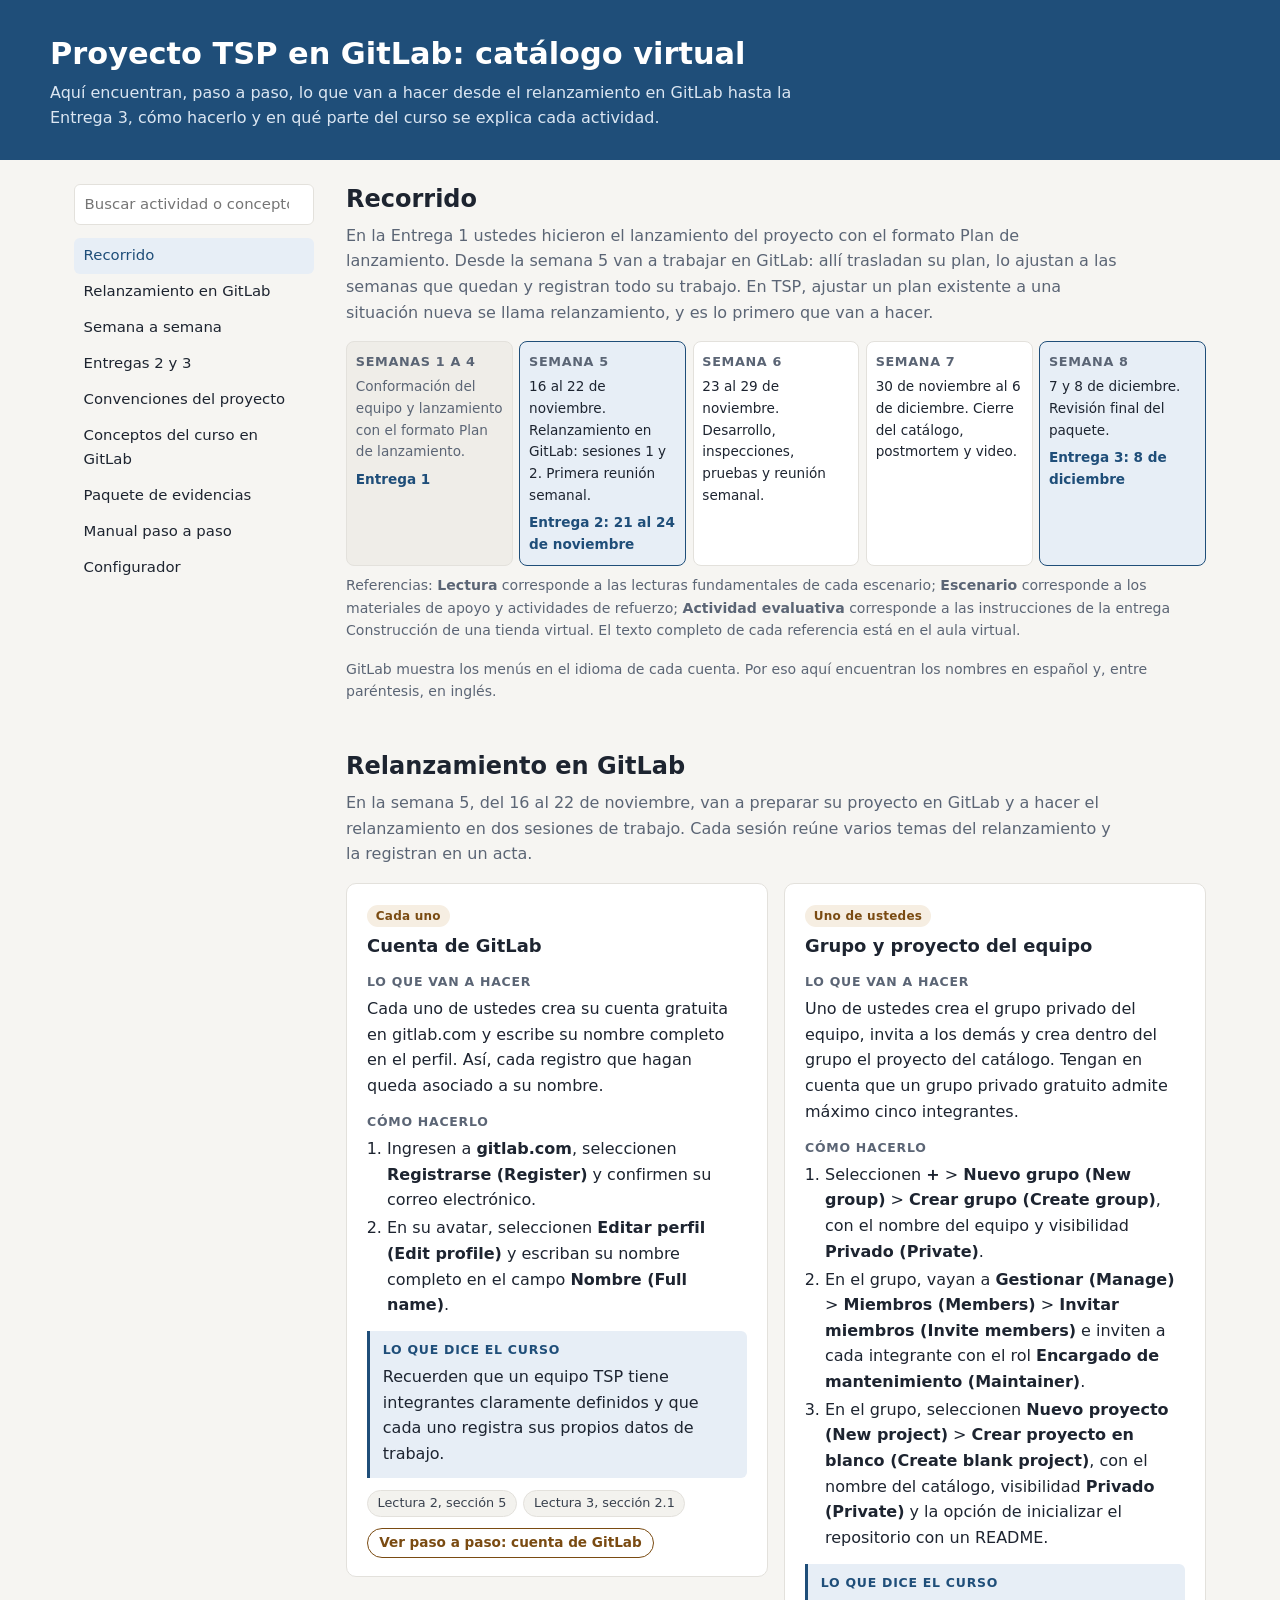
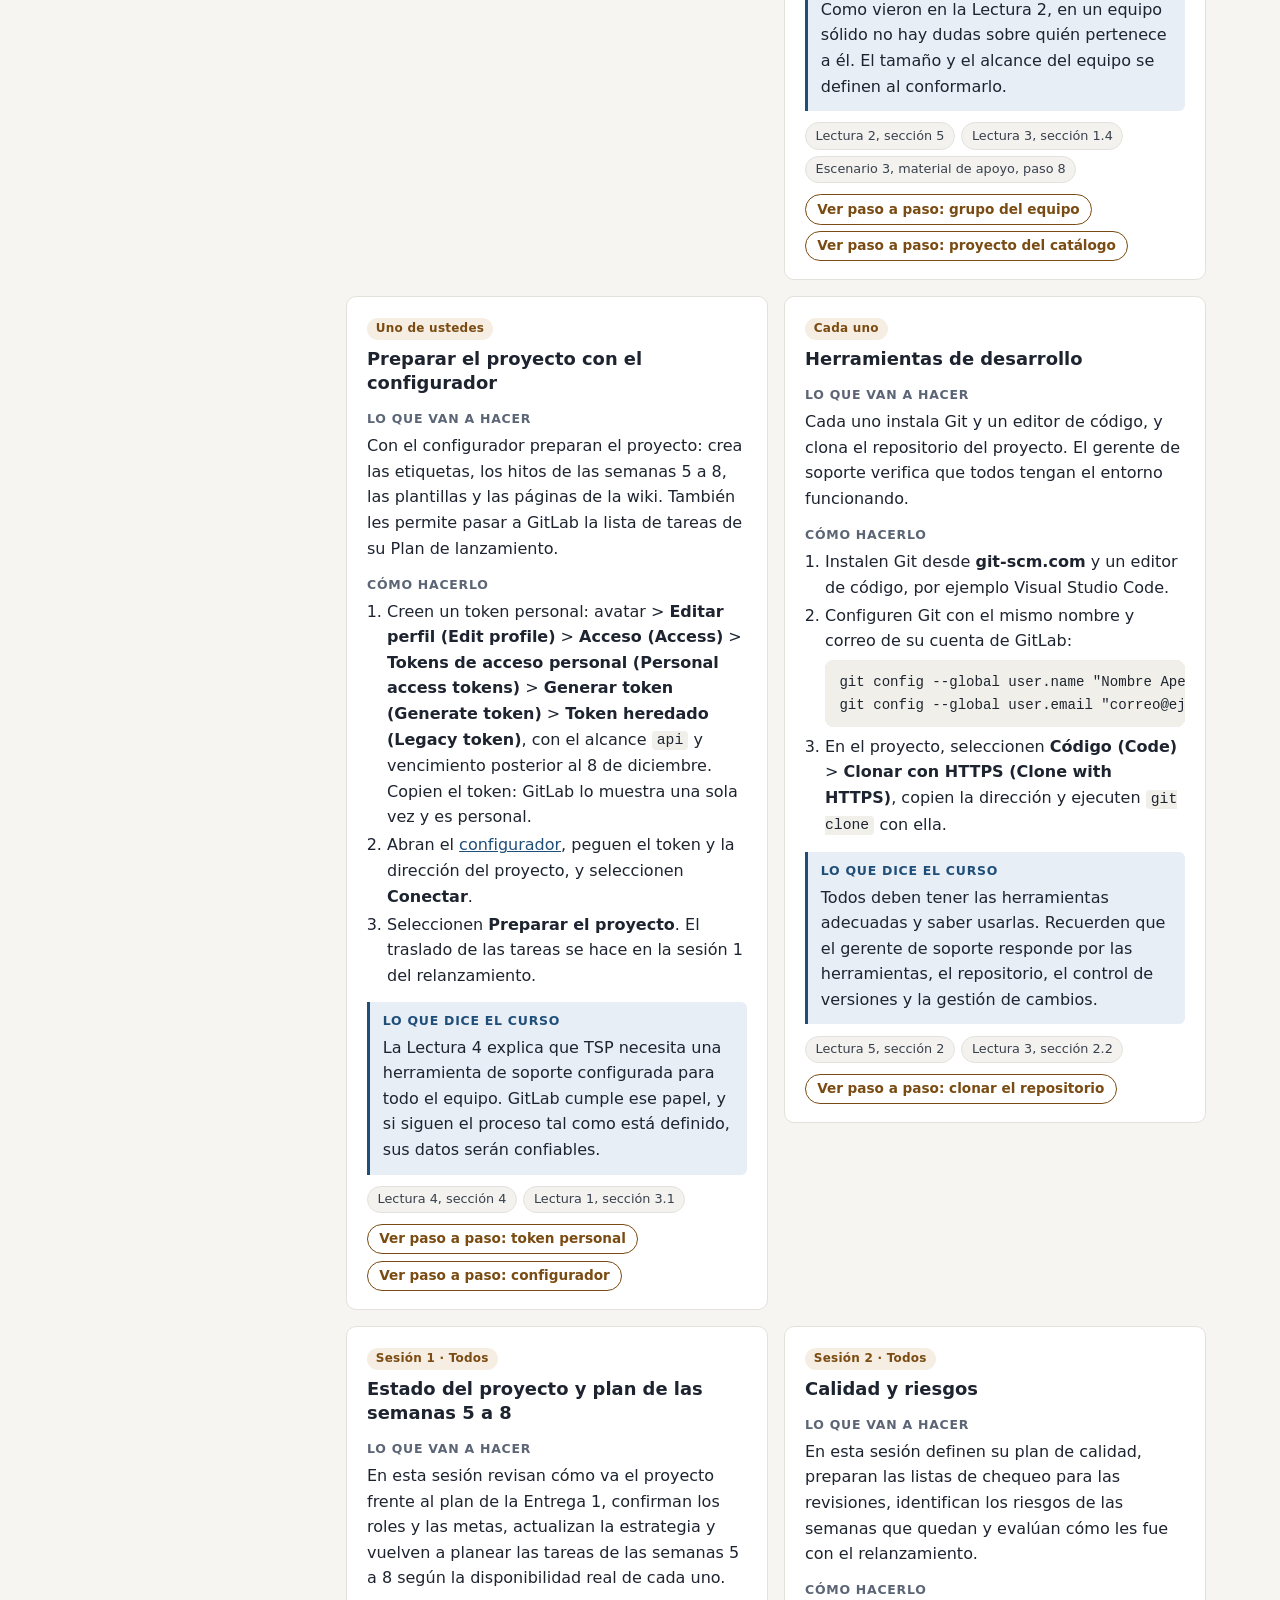
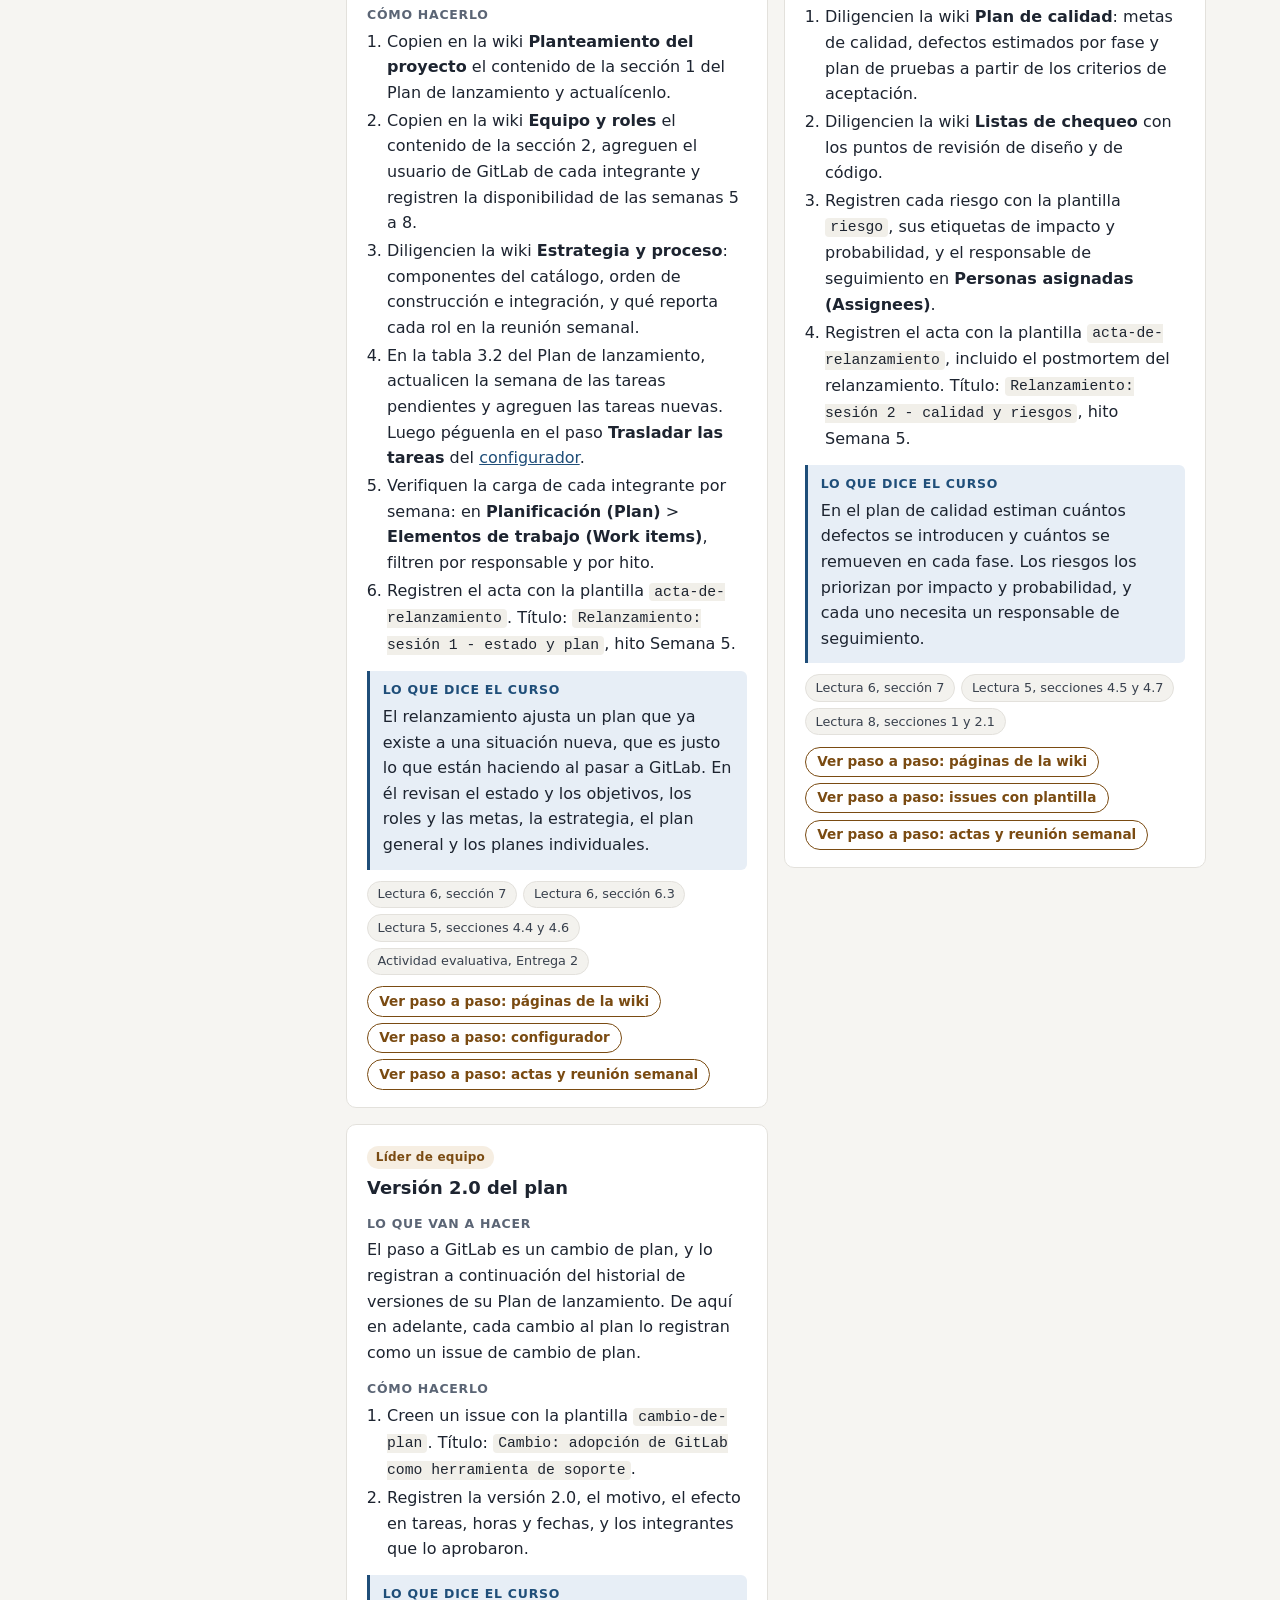
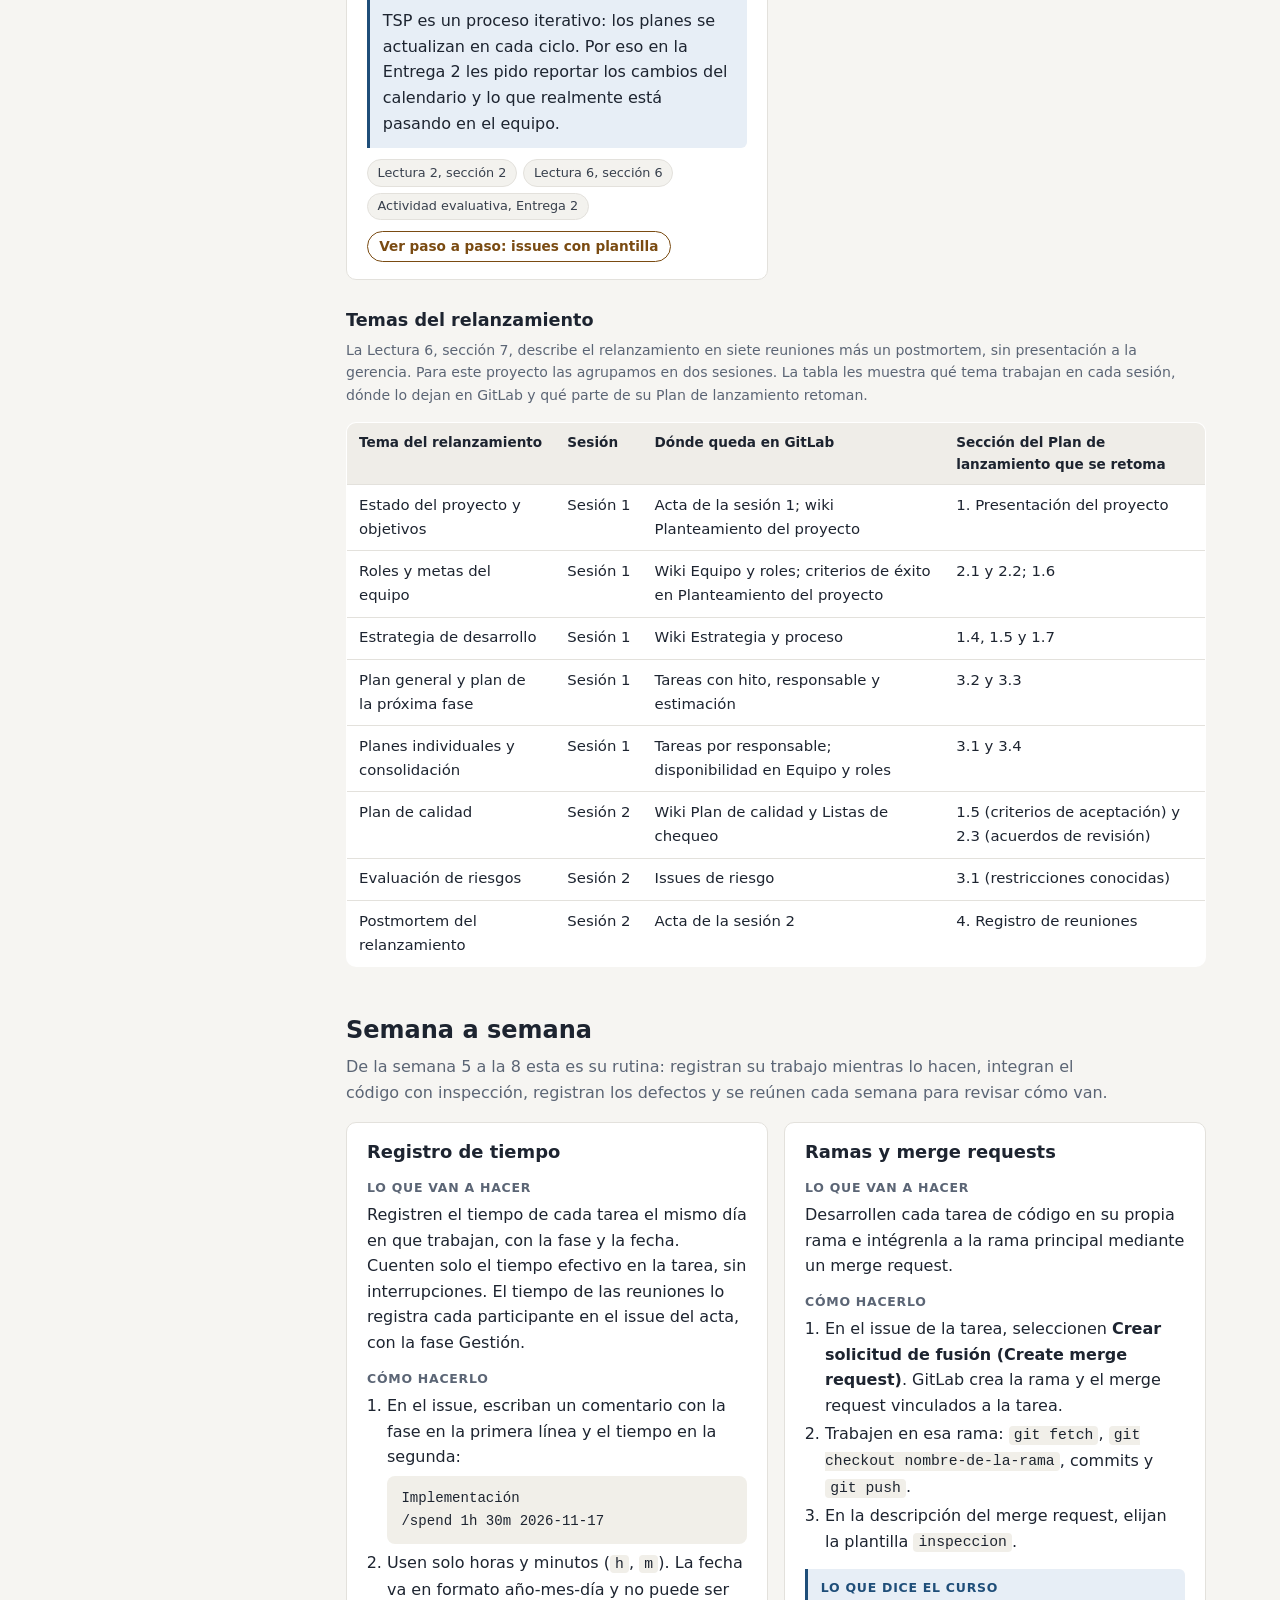
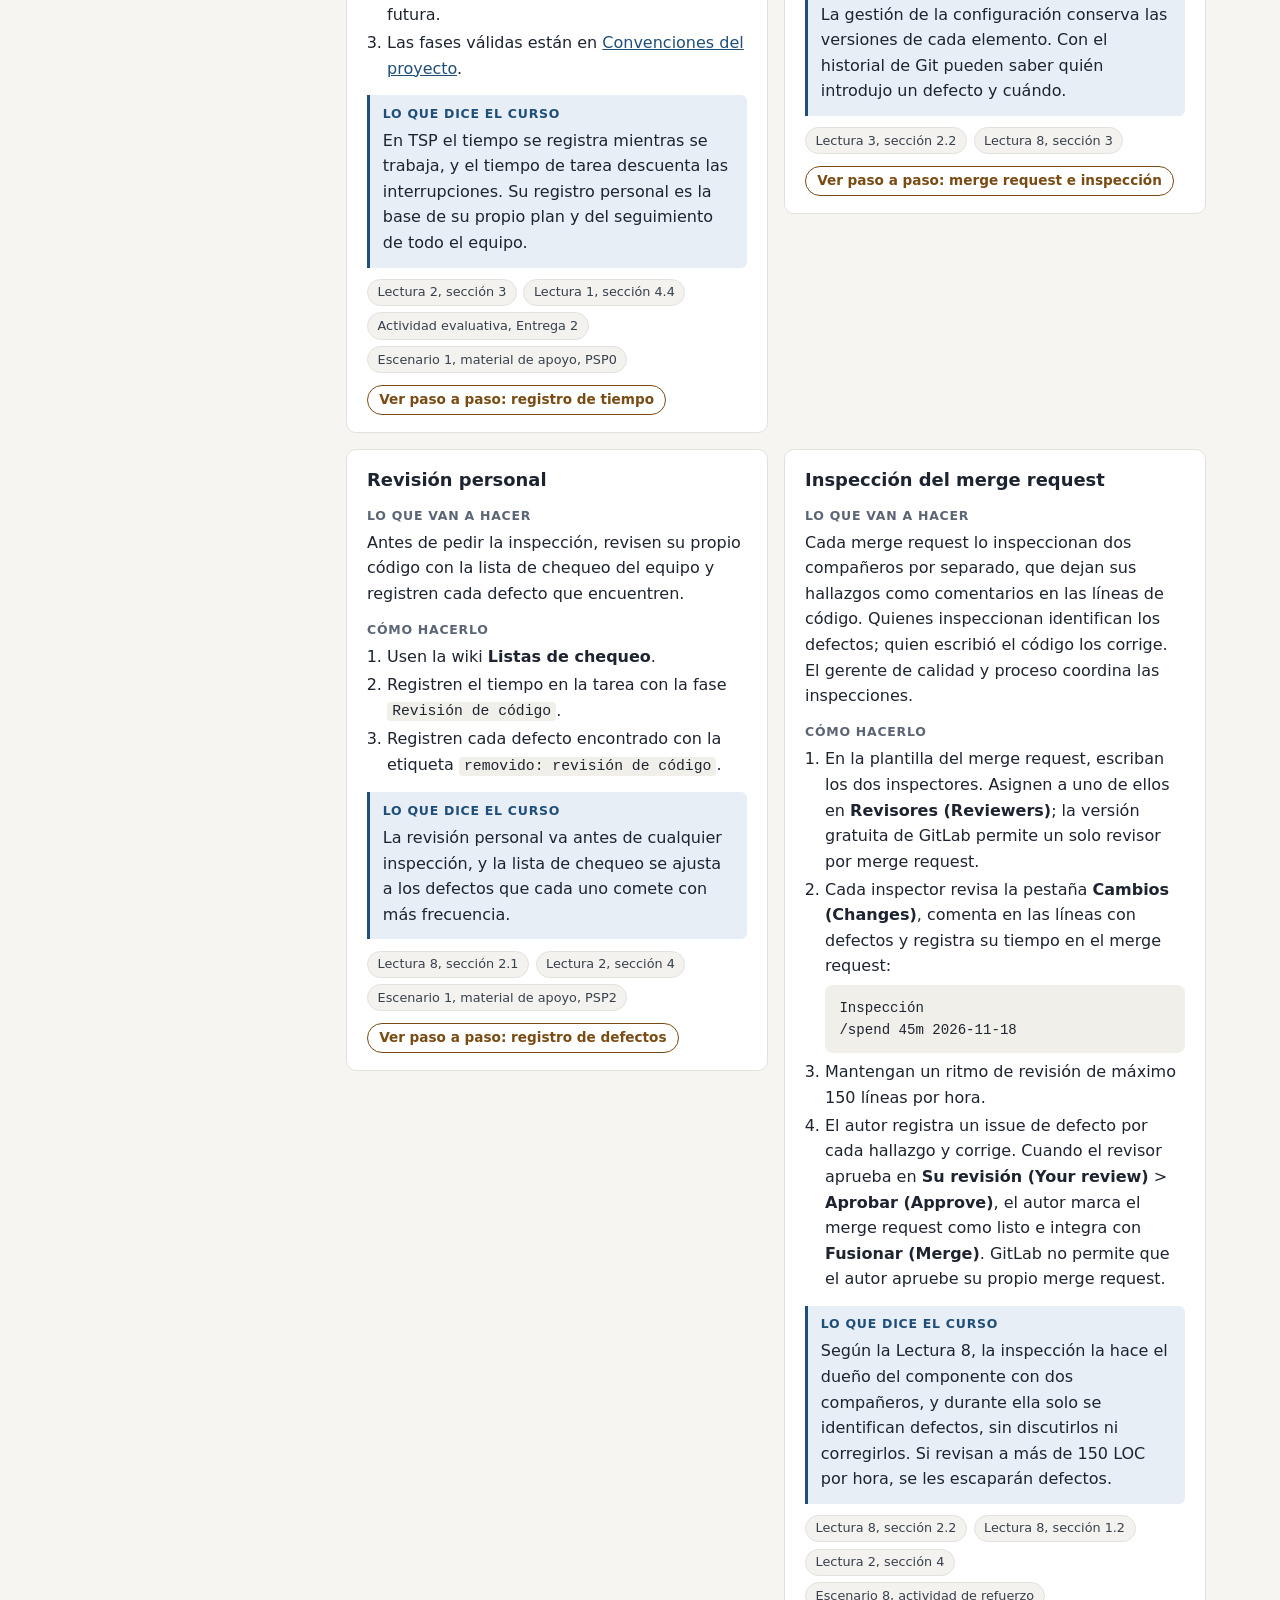
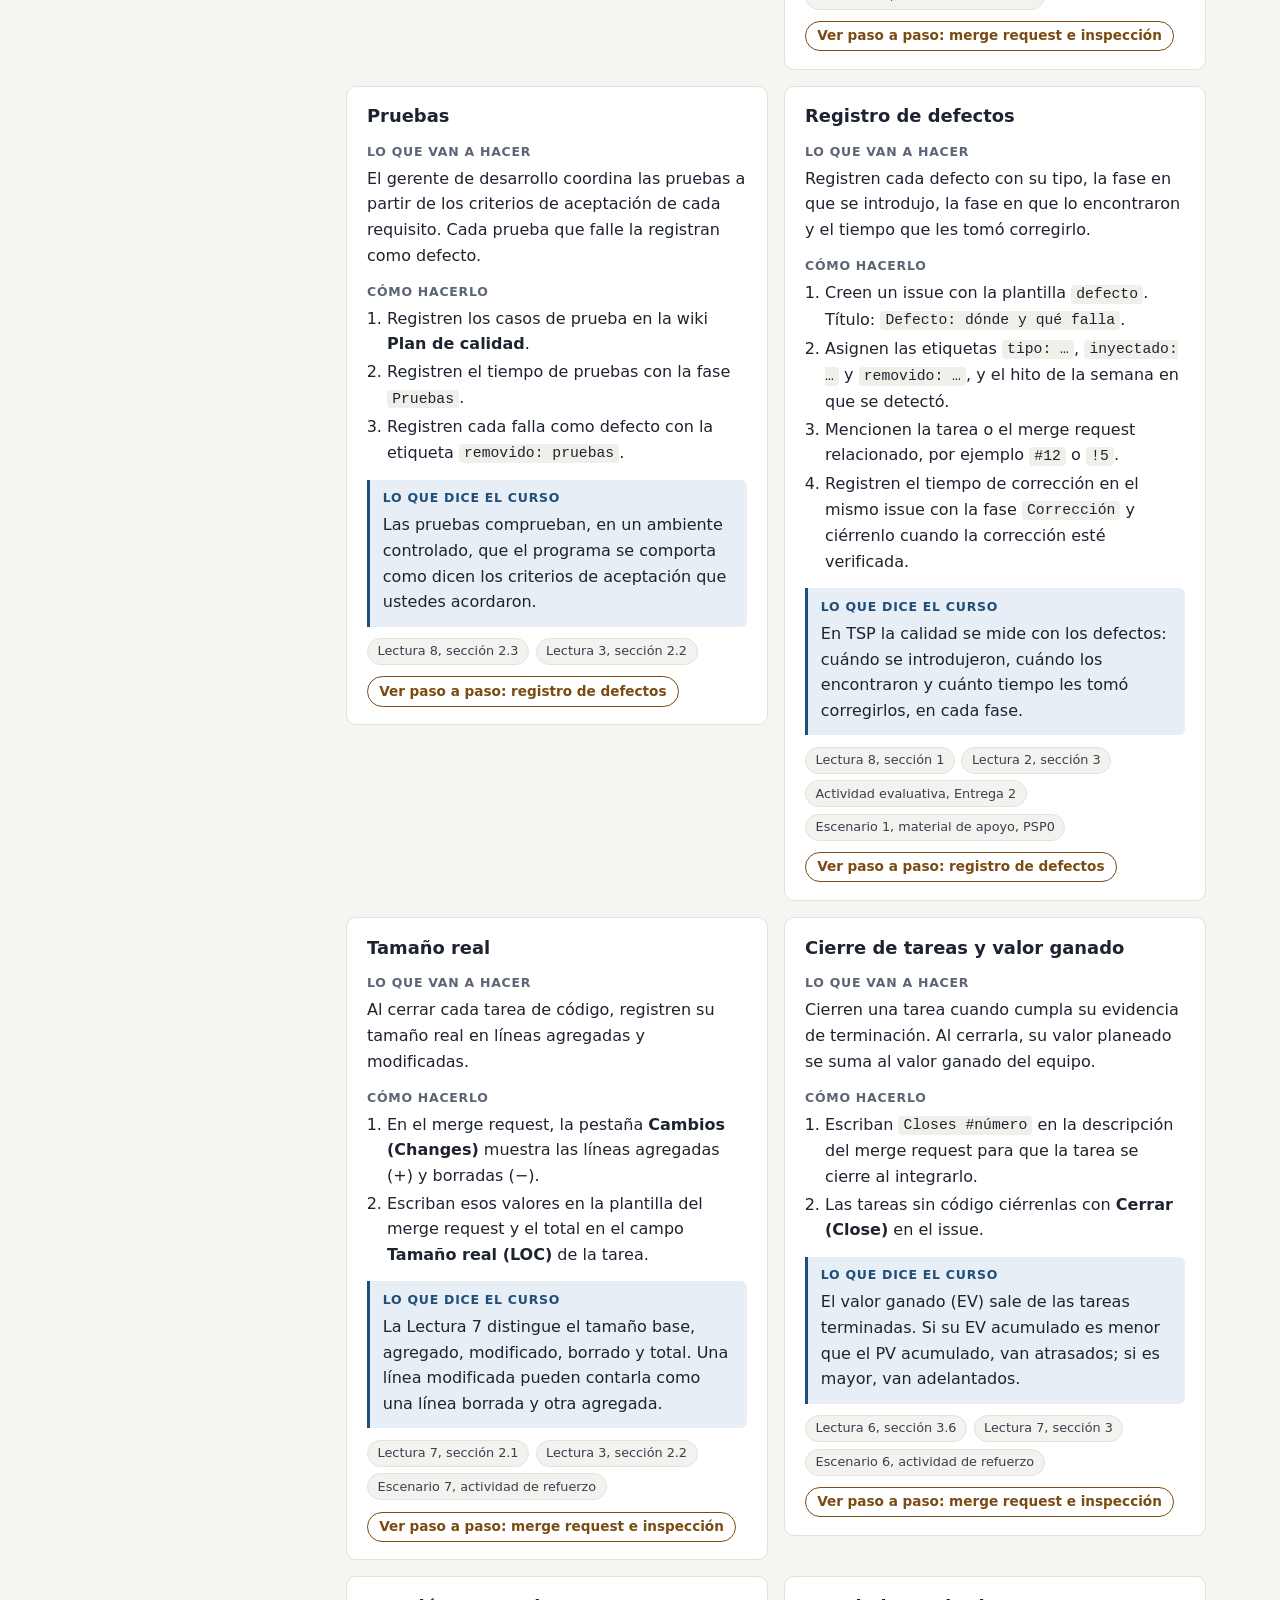
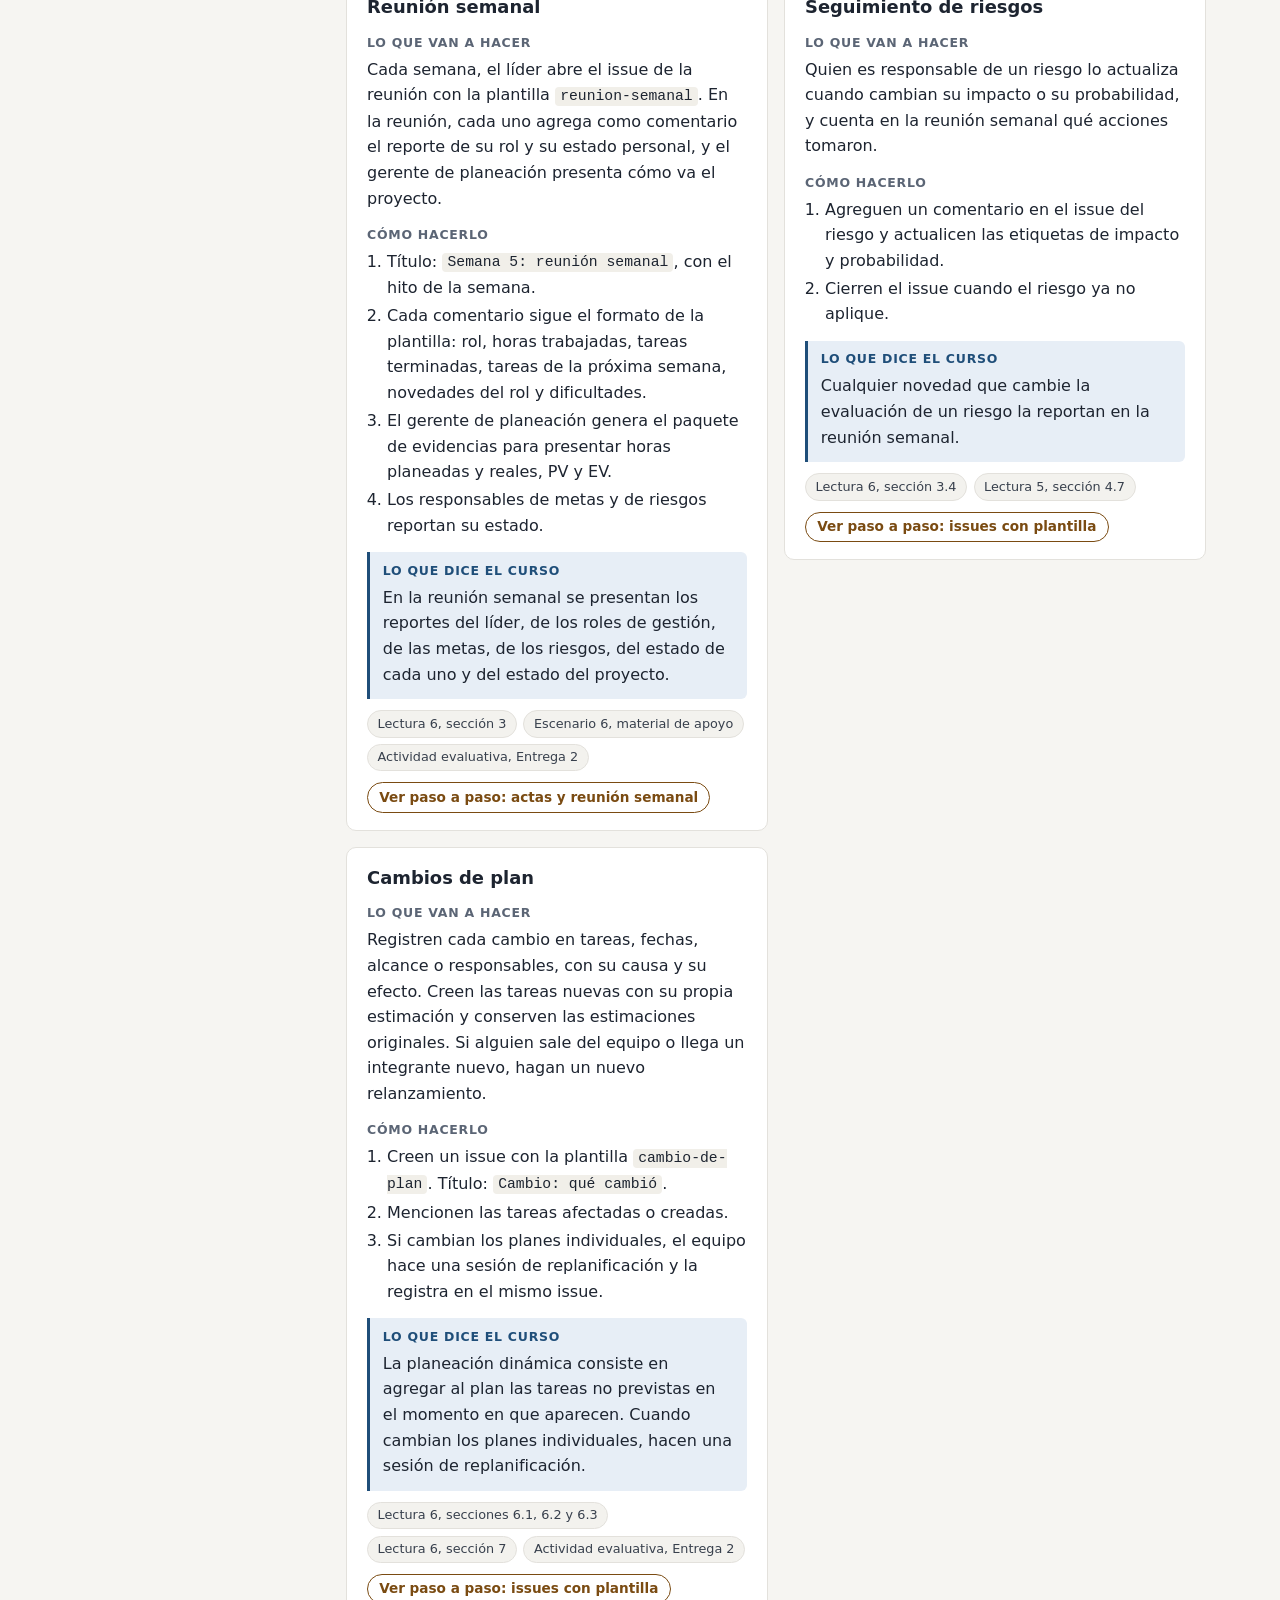
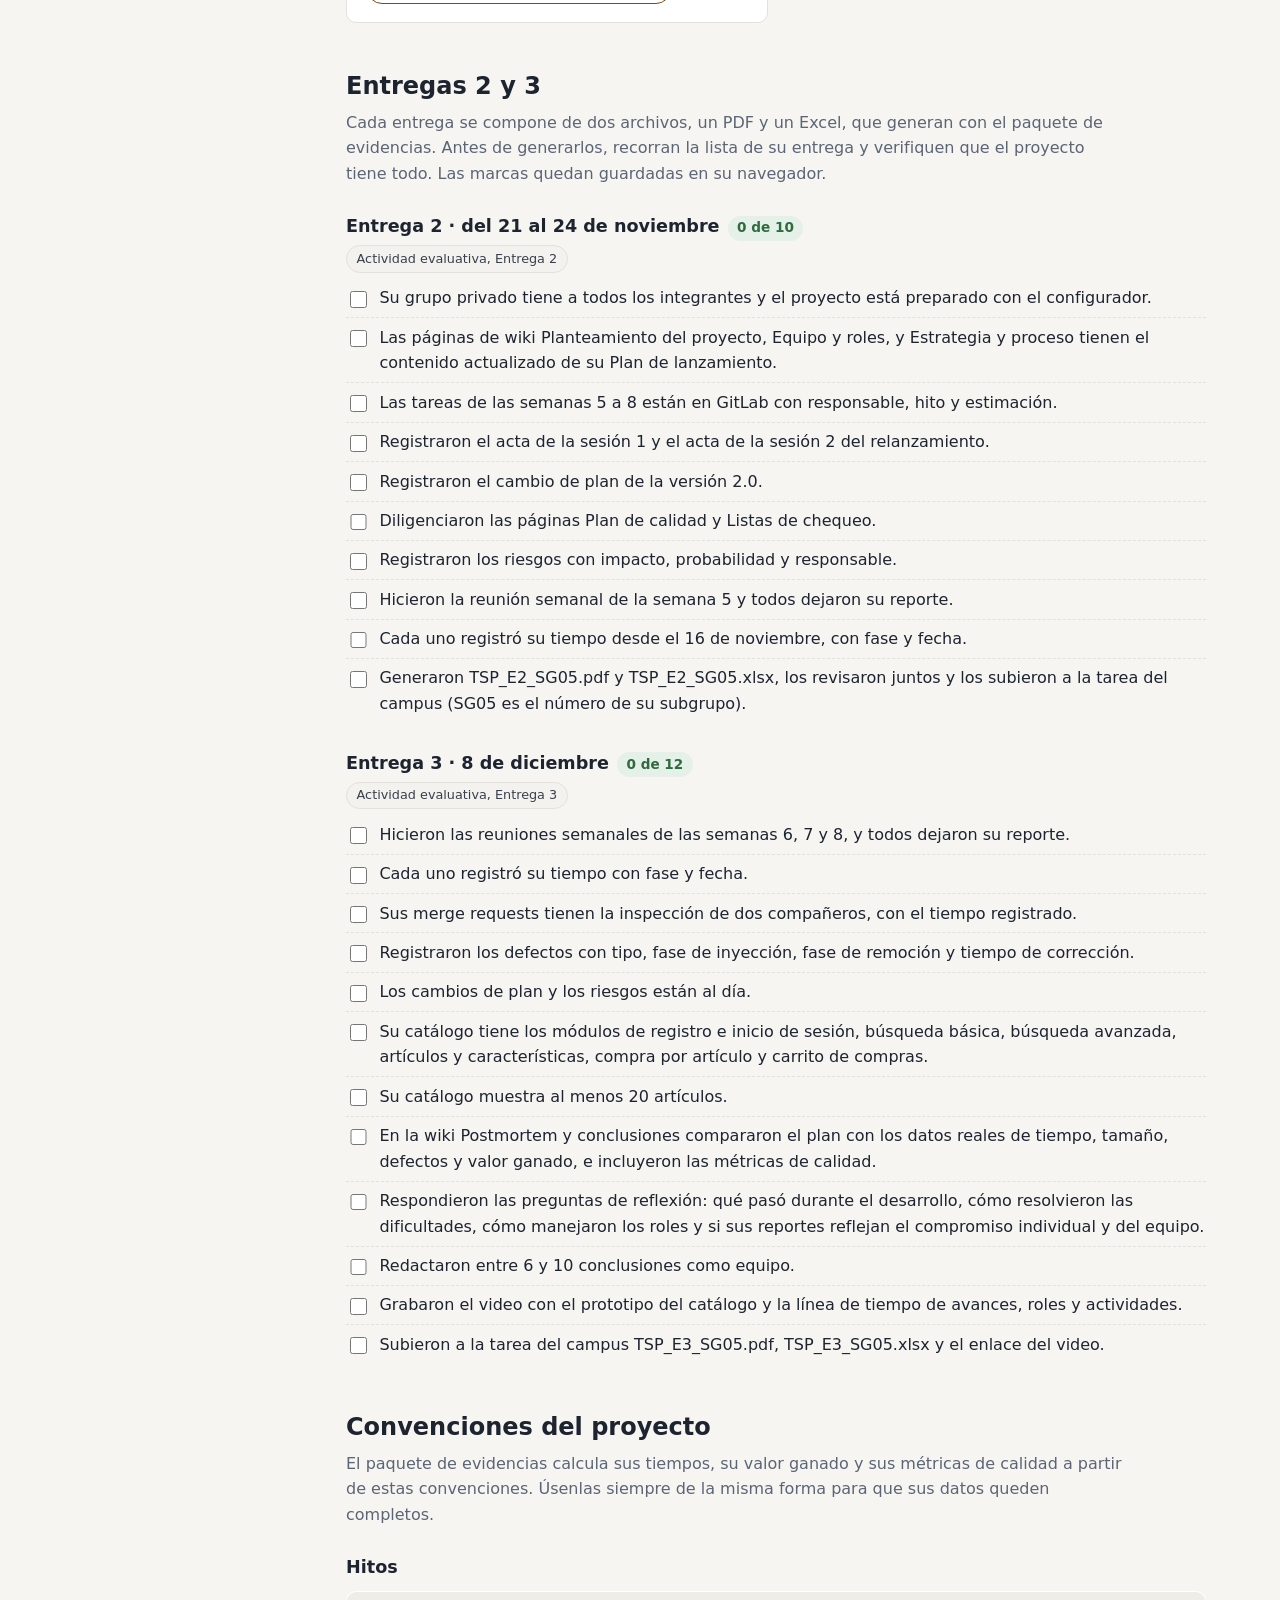
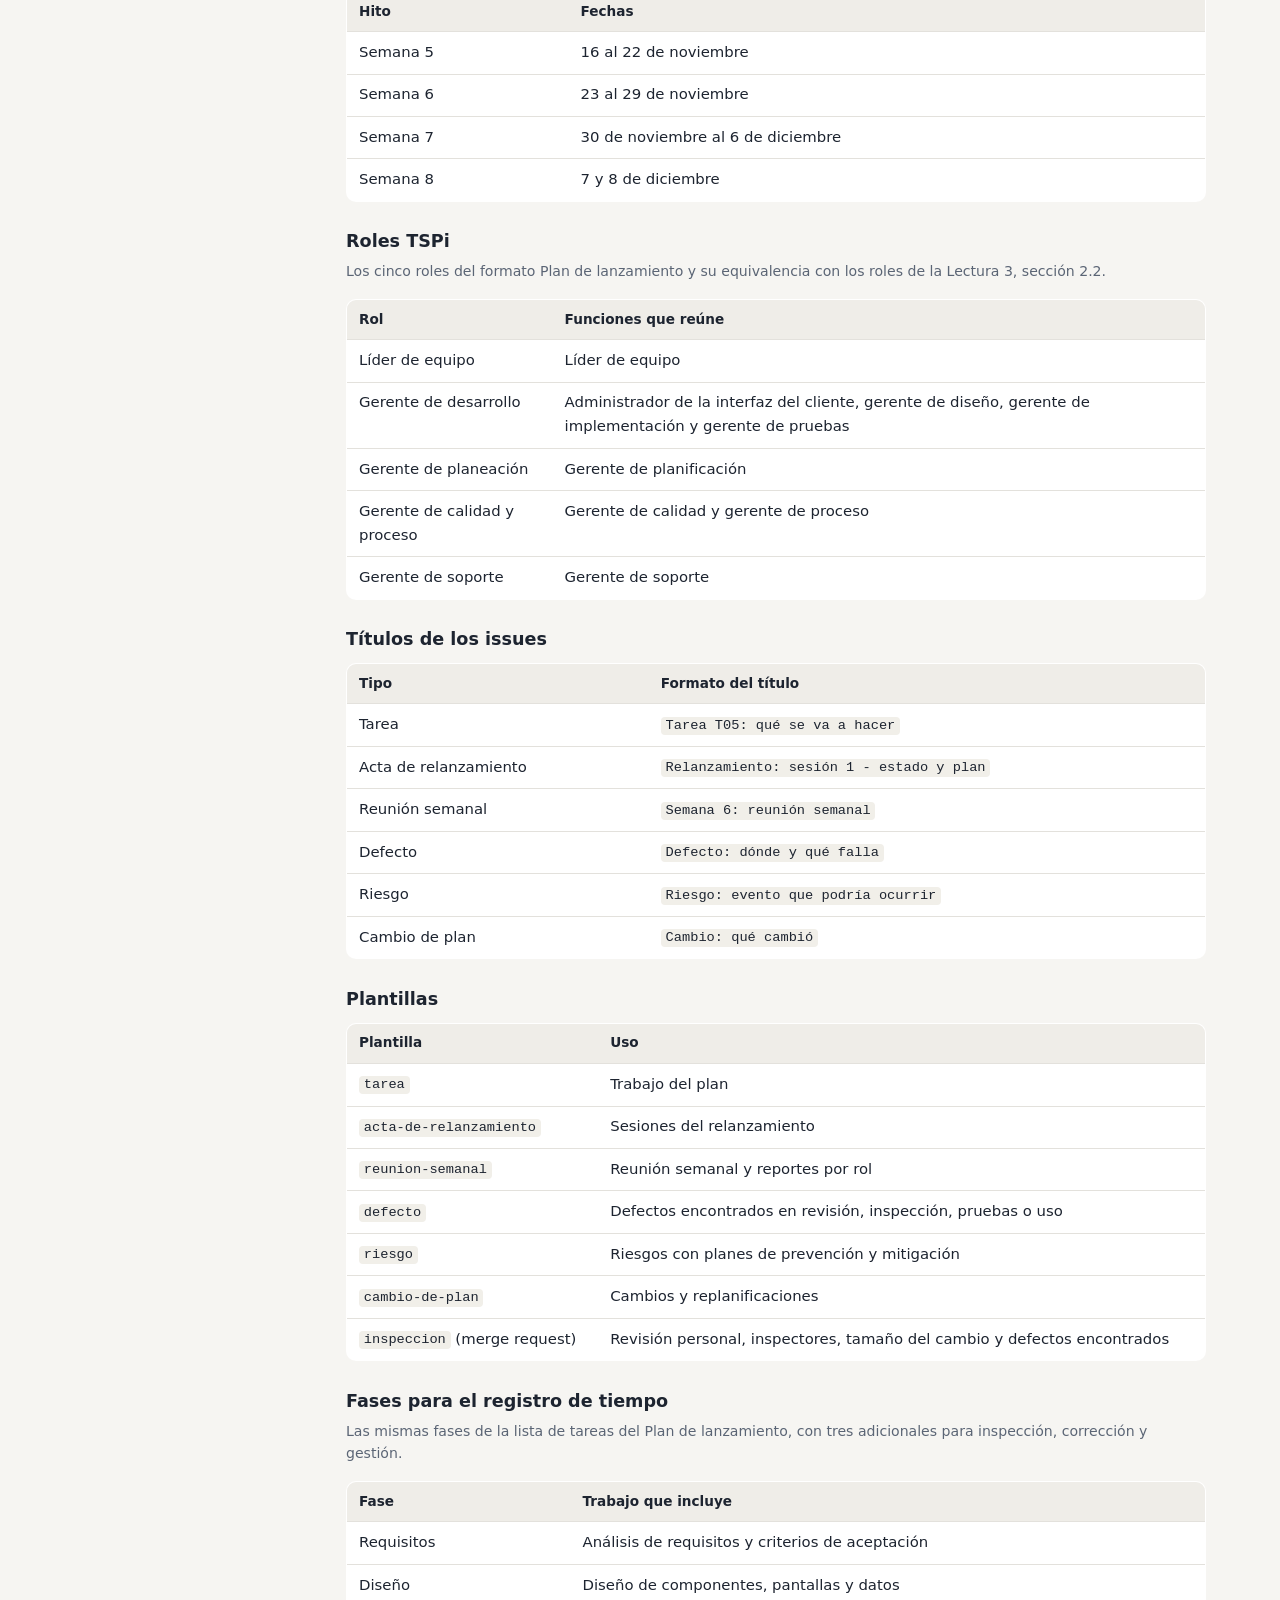
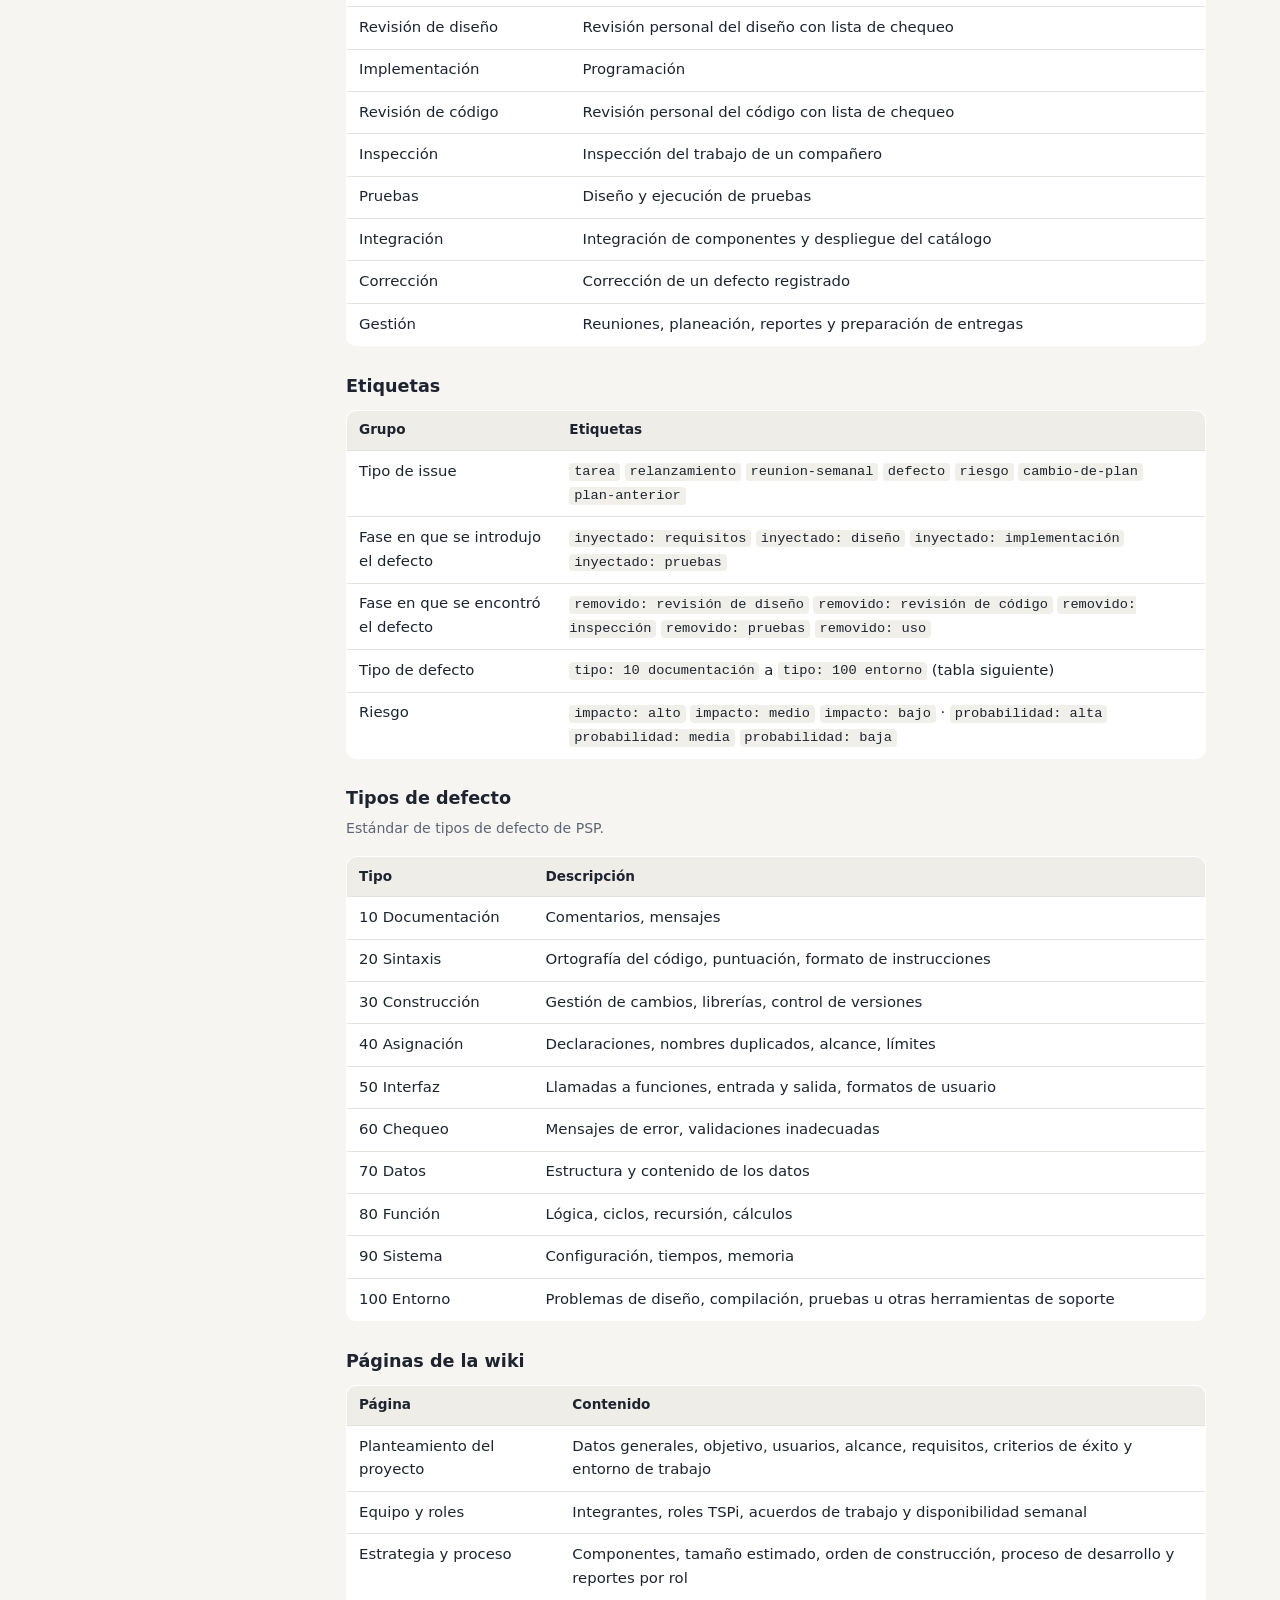
==== commit fd6c5170: "Agregar manual paso a paso con capturas y actualizar nombres de la interfaz Co-Authored-By: Claude O" ====
--- a/index.html
+++ b/index.html
@@ -37,6 +37,9 @@
 .card p{margin:.2rem 0}
 .card ol,.card ul{margin:.2rem 0;padding-left:1.25rem}
 .card li{margin:.15rem 0}
+.manual-links{display:flex;flex-wrap:wrap;gap:.4rem;margin-top:.7rem}
+.manual-links a{font-size:.85rem;font-weight:600;text-decoration:none;border:1px solid var(--accent2);color:var(--accent2);border-radius:999px;padding:.2rem .7rem}
+.manual-links a:hover{background:var(--accent2-soft)}
 .concept{background:var(--accent-soft);border-left:3px solid var(--accent);padding:.55rem .8rem;border-radius:0 6px 6px 0;margin-top:.85rem}
 .concept .label{margin-top:0;color:var(--accent)}
 .refs{display:flex;flex-wrap:wrap;gap:.4rem;margin-top:.7rem}
@@ -97,6 +100,8 @@
     <li><a href="#convenciones">Convenciones del proyecto</a></li>
     <li><a href="#equivalencias">Conceptos del curso en GitLab</a></li>
     <li><a href="#evidencias">Paquete de evidencias</a></li>
+    <li><a href="manual.html">Manual paso a paso</a></li>
+    <li><a href="configurador.html">Configurador</a></li>
   </ul>
 </nav>
 
@@ -196,34 +201,34 @@
 
 const CARDS = {
 relanzamiento: [
- {tag:"Cada uno", t:"Cuenta de GitLab",
+ {tag:"Cada uno", t:"Cuenta de GitLab", m:"cuenta",
   q:"Cada uno de ustedes crea su cuenta gratuita en gitlab.com y escribe su nombre completo en el perfil. Así, cada registro que hagan queda asociado a su nombre.",
   s:["Ingresen a <b>gitlab.com</b>, seleccionen <b>Registrarse (Register)</b> y confirmen su correo electrónico.",
-     "En su avatar, seleccionen <b>Editar perfil (Edit profile)</b> y escriban su nombre completo en <b>Nombre completo (Full name)</b>."],
+     "En su avatar, seleccionen <b>Editar perfil (Edit profile)</b> y escriban su nombre completo en el campo <b>Nombre (Full name)</b>."],
   c:"Recuerden que un equipo TSP tiene integrantes claramente definidos y que cada uno registra sus propios datos de trabajo.",
   r:["Lectura 2, sección 5","Lectura 3, sección 2.1"]},
- {tag:"Uno de ustedes", t:"Grupo y proyecto del equipo",
+ {tag:"Uno de ustedes", t:"Grupo y proyecto del equipo", m:"grupo,proyecto",
   q:"Uno de ustedes crea el grupo privado del equipo, invita a los demás y crea dentro del grupo el proyecto del catálogo. Tengan en cuenta que un grupo privado gratuito admite máximo cinco integrantes.",
   s:["Seleccionen <b>+</b> &gt; <b>Nuevo grupo (New group)</b> &gt; <b>Crear grupo (Create group)</b>, con el nombre del equipo y visibilidad <b>Privado (Private)</b>.",
-     "En el grupo, vayan a <b>Gestionar (Manage)</b> &gt; <b>Miembros (Members)</b> &gt; <b>Invitar miembros (Invite members)</b> e inviten a cada integrante con el rol <b>Maintainer</b>.",
+     "En el grupo, vayan a <b>Gestionar (Manage)</b> &gt; <b>Miembros (Members)</b> &gt; <b>Invitar miembros (Invite members)</b> e inviten a cada integrante con el rol <b>Encargado de mantenimiento (Maintainer)</b>.",
      "En el grupo, seleccionen <b>Nuevo proyecto (New project)</b> &gt; <b>Crear proyecto en blanco (Create blank project)</b>, con el nombre del catálogo, visibilidad <b>Privado (Private)</b> y la opción de inicializar el repositorio con un README."],
   c:"Como vieron en la Lectura 2, en un equipo sólido no hay dudas sobre quién pertenece a él. El tamaño y el alcance del equipo se definen al conformarlo.",
   r:["Lectura 2, sección 5","Lectura 3, sección 1.4","Escenario 3, material de apoyo, paso 8"]},
- {tag:"Uno de ustedes", t:"Preparar el proyecto con el configurador",
+ {tag:"Uno de ustedes", t:"Preparar el proyecto con el configurador", m:"token,configurador",
   q:"Con el configurador preparan el proyecto: crea las etiquetas, los hitos de las semanas 5 a 8, las plantillas y las páginas de la wiki. También les permite pasar a GitLab la lista de tareas de su Plan de lanzamiento.",
-  s:["Creen un token personal: avatar &gt; <b>Editar perfil (Edit profile)</b> &gt; <b>Acceso (Access)</b> &gt; <b>Tokens de acceso personal (Personal access tokens)</b> &gt; <b>Agregar nuevo token (Add new token)</b>, con el permiso <code>api</code> y vencimiento posterior al 8 de diciembre. Copien el token: GitLab lo muestra una sola vez y es personal.",
+  s:["Creen un token personal: avatar &gt; <b>Editar perfil (Edit profile)</b> &gt; <b>Acceso (Access)</b> &gt; <b>Tokens de acceso personal (Personal access tokens)</b> &gt; <b>Generar token (Generate token)</b> &gt; <b>Token heredado (Legacy token)</b>, con el alcance <code>api</code> y vencimiento posterior al 8 de diciembre. Copien el token: GitLab lo muestra una sola vez y es personal.",
      "Abran el <a href=\"configurador.html\">configurador</a>, peguen el token y la dirección del proyecto, y seleccionen <b>Conectar</b>.",
      "Seleccionen <b>Preparar el proyecto</b>. El traslado de las tareas se hace en la sesión 1 del relanzamiento."],
   c:"La Lectura 4 explica que TSP necesita una herramienta de soporte configurada para todo el equipo. GitLab cumple ese papel, y si siguen el proceso tal como está definido, sus datos serán confiables.",
   r:["Lectura 4, sección 4","Lectura 1, sección 3.1"]},
- {tag:"Cada uno", t:"Herramientas de desarrollo",
+ {tag:"Cada uno", t:"Herramientas de desarrollo", m:"clonar",
   q:"Cada uno instala Git y un editor de código, y clona el repositorio del proyecto. El gerente de soporte verifica que todos tengan el entorno funcionando.",
   s:["Instalen Git desde <b>git-scm.com</b> y un editor de código, por ejemplo Visual Studio Code.",
      "Configuren Git con el mismo nombre y correo de su cuenta de GitLab:<pre>git config --global user.name \"Nombre Apellido\"\ngit config --global user.email \"correo@ejemplo.com\"</pre>",
      "En el proyecto, seleccionen <b>Código (Code)</b> &gt; <b>Clonar con HTTPS (Clone with HTTPS)</b>, copien la dirección y ejecuten <code>git clone</code> con ella."],
   c:"Todos deben tener las herramientas adecuadas y saber usarlas. Recuerden que el gerente de soporte responde por las herramientas, el repositorio, el control de versiones y la gestión de cambios.",
   r:["Lectura 5, sección 2","Lectura 3, sección 2.2"]},
- {tag:"Sesión 1 · Todos", t:"Estado del proyecto y plan de las semanas 5 a 8",
+ {tag:"Sesión 1 · Todos", t:"Estado del proyecto y plan de las semanas 5 a 8", m:"wiki,configurador,actas",
   q:"En esta sesión revisan cómo va el proyecto frente al plan de la Entrega 1, confirman los roles y las metas, actualizan la estrategia y vuelven a planear las tareas de las semanas 5 a 8 según la disponibilidad real de cada uno.",
   s:["Copien en la wiki <b>Planteamiento del proyecto</b> el contenido de la sección 1 del Plan de lanzamiento y actualícenlo.",
      "Copien en la wiki <b>Equipo y roles</b> el contenido de la sección 2, agreguen el usuario de GitLab de cada integrante y registren la disponibilidad de las semanas 5 a 8.",
@@ -233,15 +238,15 @@
      "Registren el acta con la plantilla <code>acta-de-relanzamiento</code>. Título: <code>Relanzamiento: sesión 1 - estado y plan</code>, hito Semana 5."],
   c:"El relanzamiento ajusta un plan que ya existe a una situación nueva, que es justo lo que están haciendo al pasar a GitLab. En él revisan el estado y los objetivos, los roles y las metas, la estrategia, el plan general y los planes individuales.",
   r:["Lectura 6, sección 7","Lectura 6, sección 6.3","Lectura 5, secciones 4.4 y 4.6","Actividad evaluativa, Entrega 2"]},
- {tag:"Sesión 2 · Todos", t:"Calidad y riesgos",
+ {tag:"Sesión 2 · Todos", t:"Calidad y riesgos", m:"wiki,plantillas,actas",
   q:"En esta sesión definen su plan de calidad, preparan las listas de chequeo para las revisiones, identifican los riesgos de las semanas que quedan y evalúan cómo les fue con el relanzamiento.",
   s:["Diligencien la wiki <b>Plan de calidad</b>: metas de calidad, defectos estimados por fase y plan de pruebas a partir de los criterios de aceptación.",
      "Diligencien la wiki <b>Listas de chequeo</b> con los puntos de revisión de diseño y de código.",
-     "Registren cada riesgo con la plantilla <code>riesgo</code>, sus etiquetas de impacto y probabilidad, y el responsable de seguimiento como <b>Asignado (Assignee)</b>.",
+     "Registren cada riesgo con la plantilla <code>riesgo</code>, sus etiquetas de impacto y probabilidad, y el responsable de seguimiento en <b>Personas asignadas (Assignees)</b>.",
      "Registren el acta con la plantilla <code>acta-de-relanzamiento</code>, incluido el postmortem del relanzamiento. Título: <code>Relanzamiento: sesión 2 - calidad y riesgos</code>, hito Semana 5."],
   c:"En el plan de calidad estiman cuántos defectos se introducen y cuántos se remueven en cada fase. Los riesgos los priorizan por impacto y probabilidad, y cada uno necesita un responsable de seguimiento.",
   r:["Lectura 6, sección 7","Lectura 5, secciones 4.5 y 4.7","Lectura 8, secciones 1 y 2.1"]},
- {tag:"Líder de equipo", t:"Versión 2.0 del plan",
+ {tag:"Líder de equipo", t:"Versión 2.0 del plan", m:"plantillas",
   q:"El paso a GitLab es un cambio de plan, y lo registran a continuación del historial de versiones de su Plan de lanzamiento. De aquí en adelante, cada cambio al plan lo registran como un issue de cambio de plan.",
   s:["Creen un issue con la plantilla <code>cambio-de-plan</code>. Título: <code>Cambio: adopción de GitLab como herramienta de soporte</code>.",
      "Registren la versión 2.0, el motivo, el efecto en tareas, horas y fechas, y los integrantes que lo aprobaron."],
@@ -249,43 +254,43 @@
   r:["Lectura 2, sección 2","Lectura 6, sección 6","Actividad evaluativa, Entrega 2"]}
 ],
 semanal: [
- {t:"Registro de tiempo",
+ {t:"Registro de tiempo", m:"tiempo",
   q:"Registren el tiempo de cada tarea el mismo día en que trabajan, con la fase y la fecha. Cuenten solo el tiempo efectivo en la tarea, sin interrupciones. El tiempo de las reuniones lo registra cada participante en el issue del acta, con la fase Gestión.",
   s:["En el issue, escriban un comentario con la fase en la primera línea y el tiempo en la segunda:<pre>Implementación\n/spend 1h 30m 2026-11-17</pre>",
      "Usen solo horas y minutos (<code>h</code>, <code>m</code>). La fecha va en formato año-mes-día y no puede ser futura.",
      "Las fases válidas están en <a href=\"#convenciones\">Convenciones del proyecto</a>."],
   c:"En TSP el tiempo se registra mientras se trabaja, y el tiempo de tarea descuenta las interrupciones. Su registro personal es la base de su propio plan y del seguimiento de todo el equipo.",
   r:["Lectura 2, sección 3","Lectura 1, sección 4.4","Actividad evaluativa, Entrega 2","Escenario 1, material de apoyo, PSP0"]},
- {t:"Ramas y merge requests",
+ {t:"Ramas y merge requests", m:"mr",
   q:"Desarrollen cada tarea de código en su propia rama e intégrenla a la rama principal mediante un merge request.",
   s:["En el issue de la tarea, seleccionen <b>Crear solicitud de fusión (Create merge request)</b>. GitLab crea la rama y el merge request vinculados a la tarea.",
      "Trabajen en esa rama: <code>git fetch</code>, <code>git checkout nombre-de-la-rama</code>, commits y <code>git push</code>.",
      "En la descripción del merge request, elijan la plantilla <code>inspeccion</code>."],
   c:"La gestión de la configuración conserva las versiones de cada elemento. Con el historial de Git pueden saber quién introdujo un defecto y cuándo.",
   r:["Lectura 3, sección 2.2","Lectura 8, sección 3"]},
- {t:"Revisión personal",
+ {t:"Revisión personal", m:"defecto",
   q:"Antes de pedir la inspección, revisen su propio código con la lista de chequeo del equipo y registren cada defecto que encuentren.",
   s:["Usen la wiki <b>Listas de chequeo</b>.",
      "Registren el tiempo en la tarea con la fase <code>Revisión de código</code>.",
      "Registren cada defecto encontrado con la etiqueta <code>removido: revisión de código</code>."],
   c:"La revisión personal va antes de cualquier inspección, y la lista de chequeo se ajusta a los defectos que cada uno comete con más frecuencia.",
   r:["Lectura 8, sección 2.1","Lectura 2, sección 4","Escenario 1, material de apoyo, PSP2"]},
- {t:"Inspección del merge request",
+ {t:"Inspección del merge request", m:"mr",
   q:"Cada merge request lo inspeccionan dos compañeros por separado, que dejan sus hallazgos como comentarios en las líneas de código. Quienes inspeccionan identifican los defectos; quien escribió el código los corrige. El gerente de calidad y proceso coordina las inspecciones.",
-  s:["En la plantilla del merge request, escriban los dos inspectores. Asignen a uno de ellos como <b>Revisor (Reviewer)</b>; la versión gratuita de GitLab permite un solo revisor por merge request.",
+  s:["En la plantilla del merge request, escriban los dos inspectores. Asignen a uno de ellos en <b>Revisores (Reviewers)</b>; la versión gratuita de GitLab permite un solo revisor por merge request.",
      "Cada inspector revisa la pestaña <b>Cambios (Changes)</b>, comenta en las líneas con defectos y registra su tiempo en el merge request:<pre>Inspección\n/spend 45m 2026-11-18</pre>",
      "Mantengan un ritmo de revisión de máximo 150 líneas por hora.",
-     "El autor registra un issue de defecto por cada hallazgo y corrige. Cuando los inspectores aprueban con <b>Aprobar (Approve)</b>, el autor integra con <b>Fusionar (Merge)</b>."],
+     "El autor registra un issue de defecto por cada hallazgo y corrige. Cuando el revisor aprueba en <b>Su revisión (Your review)</b> &gt; <b>Aprobar (Approve)</b>, el autor marca el merge request como listo e integra con <b>Fusionar (Merge)</b>. GitLab no permite que el autor apruebe su propio merge request."],
   c:"Según la Lectura 8, la inspección la hace el dueño del componente con dos compañeros, y durante ella solo se identifican defectos, sin discutirlos ni corregirlos. Si revisan a más de 150 LOC por hora, se les escaparán defectos.",
   r:["Lectura 8, sección 2.2","Lectura 8, sección 1.2","Lectura 2, sección 4","Escenario 8, actividad de refuerzo"]},
- {t:"Pruebas",
+ {t:"Pruebas", m:"defecto",
   q:"El gerente de desarrollo coordina las pruebas a partir de los criterios de aceptación de cada requisito. Cada prueba que falle la registran como defecto.",
   s:["Registren los casos de prueba en la wiki <b>Plan de calidad</b>.",
      "Registren el tiempo de pruebas con la fase <code>Pruebas</code>.",
      "Registren cada falla como defecto con la etiqueta <code>removido: pruebas</code>."],
   c:"Las pruebas comprueban, en un ambiente controlado, que el programa se comporta como dicen los criterios de aceptación que ustedes acordaron.",
   r:["Lectura 8, sección 2.3","Lectura 3, sección 2.2"]},
- {t:"Registro de defectos",
+ {t:"Registro de defectos", m:"defecto",
   q:"Registren cada defecto con su tipo, la fase en que se introdujo, la fase en que lo encontraron y el tiempo que les tomó corregirlo.",
   s:["Creen un issue con la plantilla <code>defecto</code>. Título: <code>Defecto: dónde y qué falla</code>.",
      "Asignen las etiquetas <code>tipo: …</code>, <code>inyectado: …</code> y <code>removido: …</code>, y el hito de la semana en que se detectó.",
@@ -293,19 +298,19 @@
      "Registren el tiempo de corrección en el mismo issue con la fase <code>Corrección</code> y ciérrenlo cuando la corrección esté verificada."],
   c:"En TSP la calidad se mide con los defectos: cuándo se introdujeron, cuándo los encontraron y cuánto tiempo les tomó corregirlos, en cada fase.",
   r:["Lectura 8, sección 1","Lectura 2, sección 3","Actividad evaluativa, Entrega 2","Escenario 1, material de apoyo, PSP0"]},
- {t:"Tamaño real",
+ {t:"Tamaño real", m:"mr",
   q:"Al cerrar cada tarea de código, registren su tamaño real en líneas agregadas y modificadas.",
   s:["En el merge request, la pestaña <b>Cambios (Changes)</b> muestra las líneas agregadas (+) y borradas (−).",
      "Escriban esos valores en la plantilla del merge request y el total en el campo <b>Tamaño real (LOC)</b> de la tarea."],
   c:"La Lectura 7 distingue el tamaño base, agregado, modificado, borrado y total. Una línea modificada pueden contarla como una línea borrada y otra agregada.",
   r:["Lectura 7, sección 2.1","Lectura 3, sección 2.2","Escenario 7, actividad de refuerzo"]},
- {t:"Cierre de tareas y valor ganado",
+ {t:"Cierre de tareas y valor ganado", m:"mr",
   q:"Cierren una tarea cuando cumpla su evidencia de terminación. Al cerrarla, su valor planeado se suma al valor ganado del equipo.",
   s:["Escriban <code>Closes #número</code> en la descripción del merge request para que la tarea se cierre al integrarlo.",
      "Las tareas sin código ciérrenlas con <b>Cerrar (Close)</b> en el issue."],
   c:"El valor ganado (EV) sale de las tareas terminadas. Si su EV acumulado es menor que el PV acumulado, van atrasados; si es mayor, van adelantados.",
   r:["Lectura 6, sección 3.6","Lectura 7, sección 3","Escenario 6, actividad de refuerzo"]},
- {t:"Reunión semanal",
+ {t:"Reunión semanal", m:"actas",
   q:"Cada semana, el líder abre el issue de la reunión con la plantilla <code>reunion-semanal</code>. En la reunión, cada uno agrega como comentario el reporte de su rol y su estado personal, y el gerente de planeación presenta cómo va el proyecto.",
   s:["Título: <code>Semana 5: reunión semanal</code>, con el hito de la semana.",
      "Cada comentario sigue el formato de la plantilla: rol, horas trabajadas, tareas terminadas, tareas de la próxima semana, novedades del rol y dificultades.",
@@ -313,13 +318,13 @@
      "Los responsables de metas y de riesgos reportan su estado."],
   c:"En la reunión semanal se presentan los reportes del líder, de los roles de gestión, de las metas, de los riesgos, del estado de cada uno y del estado del proyecto.",
   r:["Lectura 6, sección 3","Escenario 6, material de apoyo","Actividad evaluativa, Entrega 2"]},
- {t:"Seguimiento de riesgos",
+ {t:"Seguimiento de riesgos", m:"plantillas",
   q:"Quien es responsable de un riesgo lo actualiza cuando cambian su impacto o su probabilidad, y cuenta en la reunión semanal qué acciones tomaron.",
   s:["Agreguen un comentario en el issue del riesgo y actualicen las etiquetas de impacto y probabilidad.",
      "Cierren el issue cuando el riesgo ya no aplique."],
   c:"Cualquier novedad que cambie la evaluación de un riesgo la reportan en la reunión semanal.",
   r:["Lectura 6, sección 3.4","Lectura 5, sección 4.7"]},
- {t:"Cambios de plan",
+ {t:"Cambios de plan", m:"plantillas",
   q:"Registren cada cambio en tareas, fechas, alcance o responsables, con su causa y su efecto. Creen las tareas nuevas con su propia estimación y conserven las estimaciones originales. Si alguien sale del equipo o llega un integrante nuevo, hagan un nuevo relanzamiento.",
   s:["Creen un issue con la plantilla <code>cambio-de-plan</code>. Título: <code>Cambio: qué cambió</code>.",
      "Mencionen las tareas afectadas o creadas.",
@@ -454,12 +459,13 @@
 ];
 
 
+const MANUAL={cuenta:"cuenta de GitLab",grupo:"grupo del equipo",proyecto:"proyecto del catálogo",token:"token personal",configurador:"configurador",clonar:"clonar el repositorio",wiki:"páginas de la wiki",tiempo:"registro de tiempo",plantillas:"issues con plantilla",actas:"actas y reunión semanal",mr:"merge request e inspección",defecto:"registro de defectos"};
 function card(c){
   const steps = c.s && c.s.length ? `<div class="label">Cómo hacerlo</div><ol>${c.s.map(x=>`<li>${x}</li>`).join("")}</ol>` : "";
   return `<article class="card">${c.tag?`<span class="tag">${c.tag}</span>`:""}<h3>${c.t}</h3>
     <div class="label">Lo que van a hacer</div><p>${c.q}</p>${steps}
     <div class="concept"><div class="label">Lo que dice el curso</div><p>${c.c}</p></div>
-    <div class="refs">${c.r.map(x=>`<span class="ref">${x}</span>`).join("")}</div></article>`;
+    <div class="refs">${c.r.map(x=>`<span class="ref">${x}</span>`).join("")}</div>${c.m?`<div class="manual-links">${c.m.split(",").map(k=>`<a href="manual.html#${k}">Ver paso a paso: ${MANUAL[k]}</a>`).join("")}</div>`:""}</article>`;
 }
 document.querySelectorAll(".cards[data-group]").forEach(el=>{ el.innerHTML = CARDS[el.dataset.group].map(card).join(""); });
 document.getElementById("tl").innerHTML = WEEKS.map(w=>`<div class="wk${w.d&&!w.past?" del":""}${w.past?" past":""}"><b>${w.w}</b>${w.t}${w.d?`<br><span class="d">${w.d}</span>`:""}</div>`).join("");
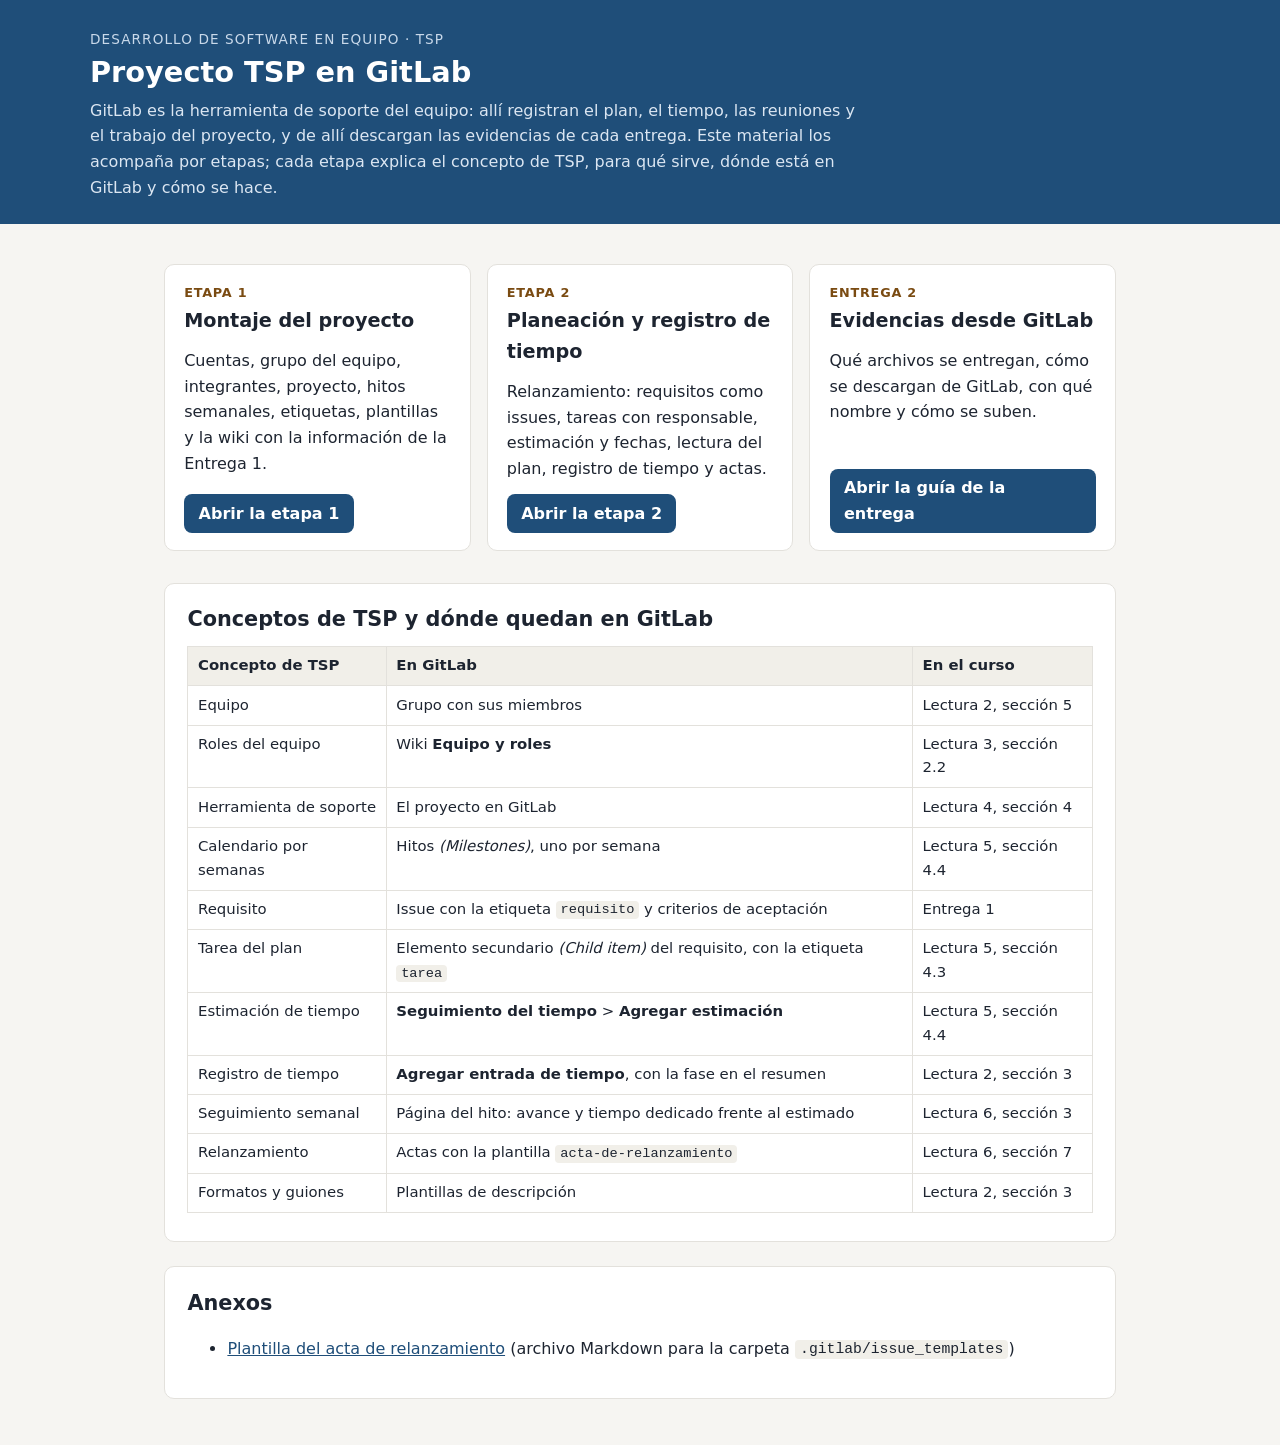
==== commit e40967fc: "Publicar material por etapas (montaje, planeación y registro de tiempo) y guía de la Entrega 2 Co-Au" ====
--- a/index.html
+++ b/index.html
@@ -3,495 +3,58 @@
 <head>
 <meta charset="utf-8">
 <meta name="viewport" content="width=device-width, initial-scale=1">
-<title>Proyecto TSP en GitLab · Catálogo virtual</title>
+<title>Proyecto TSP en GitLab</title>
+<link rel="stylesheet" href="etapas/manual.css">
 <style>
-:root{
-  --bg:#f6f5f2; --panel:#ffffff; --ink:#1d2430; --muted:#5b6575; --line:#e3e1dc;
-  --accent:#1f4e79; --accent-soft:#e7eef6; --accent2:#7a4b12; --accent2-soft:#f6eee2;
-  --ok:#2e6b3f; --ok-soft:#e5f0e8; --code:#f1efe9;
-  --radius:10px;
-}
-*{box-sizing:border-box}
-html{scroll-behavior:smooth}
-body{margin:0;background:var(--bg);color:var(--ink);font:16px/1.6 system-ui,-apple-system,"Segoe UI",Roboto,"Helvetica Neue",Arial,sans-serif}
-a{color:var(--accent)}
-code{background:var(--code);padding:.1em .35em;border-radius:4px;font-size:.92em;font-family:ui-monospace,SFMono-Regular,Menlo,Consolas,monospace}
-header.top{background:var(--accent);color:#fff;padding:2.2rem 1.5rem 1.8rem}
-header.top .wrap{max-width:1180px;margin:0 auto}
-header.top h1{margin:0 0 .4rem;font-size:1.9rem;line-height:1.25;font-weight:650}
-header.top p{margin:0;max-width:760px;color:#dbe6f2}
-.layout{max-width:1180px;margin:0 auto;display:grid;grid-template-columns:240px 1fr;gap:2rem;padding:1.5rem}
-nav.side{position:sticky;top:1rem;align-self:start;font-size:.93rem}
-nav.side ul{list-style:none;margin:0;padding:0}
-nav.side li a{display:block;padding:.38rem .6rem;border-radius:6px;color:var(--ink);text-decoration:none}
-nav.side li a:hover,nav.side li a.active{background:var(--accent-soft);color:var(--accent)}
-nav.side .search{width:100%;padding:.5rem .6rem;border:1px solid var(--line);border-radius:6px;margin-bottom:.8rem;font:inherit;background:#fff}
-main section{margin-bottom:3rem;scroll-margin-top:1rem}
-main h2{font-size:1.5rem;margin:0 0 .5rem;line-height:1.3}
-main h2 + p.lead{margin-top:0;color:var(--muted);max-width:780px}
-.cards{display:grid;gap:1rem;grid-template-columns:repeat(auto-fill,minmax(400px,1fr));align-items:start}
-.card{background:var(--panel);border:1px solid var(--line);border-radius:var(--radius);padding:1.1rem 1.25rem}
-.card h3{margin:0 0 .5rem;font-size:1.12rem;line-height:1.35}
-.card .tag{display:inline-block;font-size:.75rem;font-weight:600;letter-spacing:.02em;color:var(--accent2);background:var(--accent2-soft);border-radius:999px;padding:.1rem .55rem;margin-bottom:.45rem}
-.card .label{font-size:.78rem;text-transform:uppercase;letter-spacing:.06em;color:var(--muted);font-weight:650;margin:.85rem 0 .25rem}
-.card p{margin:.2rem 0}
-.card ol,.card ul{margin:.2rem 0;padding-left:1.25rem}
-.card li{margin:.15rem 0}
-.manual-links{display:flex;flex-wrap:wrap;gap:.4rem;margin-top:.7rem}
-.manual-links a{font-size:.85rem;font-weight:600;text-decoration:none;border:1px solid var(--accent2);color:var(--accent2);border-radius:999px;padding:.2rem .7rem}
-.manual-links a:hover{background:var(--accent2-soft)}
-.concept{background:var(--accent-soft);border-left:3px solid var(--accent);padding:.55rem .8rem;border-radius:0 6px 6px 0;margin-top:.85rem}
-.concept .label{margin-top:0;color:var(--accent)}
-.refs{display:flex;flex-wrap:wrap;gap:.4rem;margin-top:.7rem}
-.ref{font-size:.8rem;background:#f3f2ee;border:1px solid var(--line);border-radius:999px;padding:.15rem .6rem;color:#38404d}
-.timeline{display:grid;grid-template-columns:repeat(5,1fr);gap:.4rem;margin:1rem 0 .5rem}
-.wk{background:var(--panel);border:1px solid var(--line);border-radius:8px;padding:.6rem .55rem;font-size:.85rem;min-height:120px}
-.wk b{display:block;font-size:.8rem;color:var(--muted);text-transform:uppercase;letter-spacing:.05em;margin-bottom:.25rem}
-.wk.del{border-color:var(--accent);background:var(--accent-soft)}
-.wk.del .d{display:inline-block;margin-top:.35rem;font-weight:650;color:var(--accent)}
-table{width:100%;border-collapse:collapse;background:var(--panel);border:1px solid var(--line);border-radius:var(--radius);overflow:hidden;font-size:.93rem}
-th,td{text-align:left;vertical-align:top;padding:.55rem .75rem;border-bottom:1px solid var(--line)}
-th{background:#efede8;font-weight:650;font-size:.85rem}
-tr:last-child td{border-bottom:none}
-.tablewrap{overflow-x:auto;margin:.6rem 0 1.4rem}
-h3.sub{font-size:1.1rem;margin:1.6rem 0 .3rem}
-.check{list-style:none;padding:0;margin:.4rem 0}
-.check li{display:flex;gap:.6rem;align-items:flex-start;padding:.4rem 0;border-bottom:1px dashed var(--line)}
-.check li:last-child{border-bottom:none}
-.check input{margin-top:.35rem;width:1.05rem;height:1.05rem;accent-color:var(--ok);flex:none}
-.check label{cursor:pointer}
-.check input:checked + label{color:var(--muted)}
-.progress{font-size:.85rem;color:var(--ok);background:var(--ok-soft);display:inline-block;padding:.1rem .6rem;border-radius:999px;margin-left:.5rem;font-weight:600}
-.note{background:var(--accent2-soft);border:1px solid #ead9c0;border-radius:8px;padding:.7rem .9rem;margin:.8rem 0;font-size:.95rem}
-.legend{font-size:.88rem;color:var(--muted);margin:.2rem 0 1rem}
-pre{background:var(--code);padding:.7rem .9rem;border-radius:8px;overflow-x:auto;font-size:.88rem;margin:.4rem 0}
-.hidden{display:none!important}
-.btn{display:inline-block;background:var(--accent);color:#fff;text-decoration:none;padding:.55rem 1rem;border-radius:8px;font-weight:600;margin-top:.6rem}
-footer{max-width:1180px;margin:0 auto;padding:1rem 1.5rem 3rem;color:var(--muted);font-size:.85rem}
-@media (max-width:900px){
-  .cards{grid-template-columns:1fr}
-  .layout{grid-template-columns:1fr;gap:1rem}
-  nav.side{position:static}
-  nav.side ul{display:flex;flex-wrap:wrap;gap:.2rem}
-  .timeline{grid-template-columns:repeat(4,1fr)}
-}
-@media (max-width:520px){.timeline{grid-template-columns:repeat(2,1fr)}}
-#temas td:nth-child(2){white-space:nowrap}
-@media print{nav.side,.search{display:none}.layout{display:block}.card{break-inside:avoid}}
-
-.wk.past{background:#efede8;color:var(--muted)}
-.wk .d{display:inline-block;margin-top:.35rem;font-weight:650;color:var(--accent)}
+.wrap1{max-width:1000px;margin:0 auto;padding:1.5rem}
+.stages{display:grid;grid-template-columns:repeat(auto-fit,minmax(270px,1fr));gap:1rem;margin:1rem 0 2rem}
+.stage{background:var(--panel);border:1px solid var(--line);border-radius:var(--radius);padding:1.1rem 1.2rem;display:flex;flex-direction:column}
+.stage .n{font-size:.8rem;text-transform:uppercase;letter-spacing:.06em;color:var(--accent2);font-weight:650}
+.stage h2{font-size:1.2rem;margin:.2rem 0 .5rem}
+.stage p{margin:.2rem 0 .8rem;flex:1}
+.stage a.go{align-self:flex-start;background:var(--accent);color:#fff;text-decoration:none;border-radius:8px;padding:.4rem .9rem;font-weight:600}
+section.box{background:var(--panel);border:1px solid var(--line);border-radius:var(--radius);padding:1.2rem 1.4rem;margin-bottom:1.5rem}
+section.box h2{margin:0 0 .5rem;font-size:1.3rem}
 </style>
 </head>
 <body>
 <header class="top"><div class="wrap">
-  <h1>Proyecto TSP en GitLab: catálogo virtual</h1>
-  <p>Aquí encuentran, paso a paso, lo que van a hacer desde el relanzamiento en GitLab hasta la Entrega 3, cómo hacerlo y en qué parte del curso se explica cada actividad.</p>
+  <p class="kicker">Desarrollo de software en equipo · TSP</p>
+  <h1>Proyecto TSP en GitLab</h1>
+  <p>GitLab es la herramienta de soporte del equipo: allí registran el plan, el tiempo, las reuniones y el trabajo del proyecto, y de allí descargan las evidencias de cada entrega. Este material los acompaña por etapas; cada etapa explica el concepto de TSP, para qué sirve, dónde está en GitLab y cómo se hace.</p>
 </div></header>
 
-<div class="layout">
-<nav class="side" aria-label="Contenido">
-  <input class="search" id="q" type="search" placeholder="Buscar actividad o concepto" aria-label="Buscar">
-  <ul id="toc">
-    <li><a href="#recorrido">Recorrido</a></li>
-    <li><a href="#relanzamiento">Relanzamiento en GitLab</a></li>
-    <li><a href="#semanal">Semana a semana</a></li>
-    <li><a href="#entregas">Entregas 2 y 3</a></li>
-    <li><a href="#convenciones">Convenciones del proyecto</a></li>
-    <li><a href="#equivalencias">Conceptos del curso en GitLab</a></li>
-    <li><a href="#evidencias">Paquete de evidencias</a></li>
-    <li><a href="manual.html">Manual paso a paso</a></li>
-    <li><a href="configurador.html">Configurador</a></li>
-  </ul>
-</nav>
+<div class="wrap1">
+  <div class="stages">
+    <div class="stage"><span class="n">Etapa 1</span><h2>Montaje del proyecto</h2><p>Cuentas, grupo del equipo, integrantes, proyecto, hitos semanales, etiquetas, plantillas y la wiki con la información de la Entrega 1.</p><a class="go" href="etapa-1.html">Abrir la etapa 1</a></div>
+    <div class="stage"><span class="n">Etapa 2</span><h2>Planeación y registro de tiempo</h2><p>Relanzamiento: requisitos como issues, tareas con responsable, estimación y fechas, lectura del plan, registro de tiempo y actas.</p><a class="go" href="etapa-2.html">Abrir la etapa 2</a></div>
+    <div class="stage"><span class="n">Entrega 2</span><h2>Evidencias desde GitLab</h2><p>Qué archivos se entregan, cómo se descargan de GitLab, con qué nombre y cómo se suben.</p><a class="go" href="entrega-2.html">Abrir la guía de la entrega</a></div>
+  </div>
 
-<main>
-<section id="recorrido">
-  <h2>Recorrido</h2>
-  <p class="lead">En la Entrega 1 ustedes hicieron el lanzamiento del proyecto con el formato Plan de lanzamiento. Desde la semana 5 van a trabajar en GitLab: allí trasladan su plan, lo ajustan a las semanas que quedan y registran todo su trabajo. En TSP, ajustar un plan existente a una situación nueva se llama relanzamiento, y es lo primero que van a hacer.</p>
-  <div class="timeline" id="tl"></div>
-  <p class="legend">Referencias: <b>Lectura</b> corresponde a las lecturas fundamentales de cada escenario; <b>Escenario</b> corresponde a los materiales de apoyo y actividades de refuerzo; <b>Actividad evaluativa</b> corresponde a las instrucciones de la entrega Construcción de una tienda virtual. El texto completo de cada referencia está en el aula virtual.</p>
-  <p class="legend">GitLab muestra los menús en el idioma de cada cuenta. Por eso aquí encuentran los nombres en español y, entre paréntesis, en inglés.</p>
-</section>
+  <section class="box">
+    <h2>Conceptos de TSP y dónde quedan en GitLab</h2>
+    <table>
+      <tr><th>Concepto de TSP</th><th>En GitLab</th><th>En el curso</th></tr>
+      <tr><td>Equipo</td><td>Grupo con sus miembros</td><td>Lectura 2, sección 5</td></tr>
+      <tr><td>Roles del equipo</td><td>Wiki <b>Equipo y roles</b></td><td>Lectura 3, sección 2.2</td></tr>
+      <tr><td>Herramienta de soporte</td><td>El proyecto en GitLab</td><td>Lectura 4, sección 4</td></tr>
+      <tr><td>Calendario por semanas</td><td>Hitos <i>(Milestones)</i>, uno por semana</td><td>Lectura 5, sección 4.4</td></tr>
+      <tr><td>Requisito</td><td>Issue con la etiqueta <code>requisito</code> y criterios de aceptación</td><td>Entrega 1</td></tr>
+      <tr><td>Tarea del plan</td><td>Elemento secundario <i>(Child item)</i> del requisito, con la etiqueta <code>tarea</code></td><td>Lectura 5, sección 4.3</td></tr>
+      <tr><td>Estimación de tiempo</td><td><b>Seguimiento del tiempo</b> &gt; <b>Agregar estimación</b></td><td>Lectura 5, sección 4.4</td></tr>
+      <tr><td>Registro de tiempo</td><td><b>Agregar entrada de tiempo</b>, con la fase en el resumen</td><td>Lectura 2, sección 3</td></tr>
+      <tr><td>Seguimiento semanal</td><td>Página del hito: avance y tiempo dedicado frente al estimado</td><td>Lectura 6, sección 3</td></tr>
+      <tr><td>Relanzamiento</td><td>Actas con la plantilla <code>acta-de-relanzamiento</code></td><td>Lectura 6, sección 7</td></tr>
+      <tr><td>Formatos y guiones</td><td>Plantillas de descripción</td><td>Lectura 2, sección 3</td></tr>
+    </table>
+  </section>
 
-<section id="relanzamiento">
-  <h2>Relanzamiento en GitLab</h2>
-  <p class="lead">En la semana 5, del 16 al 22 de noviembre, van a preparar su proyecto en GitLab y a hacer el relanzamiento en dos sesiones de trabajo. Cada sesión reúne varios temas del relanzamiento y la registran en un acta.</p>
-  <div class="cards" data-group="relanzamiento"></div>
-  <h3 class="sub">Temas del relanzamiento</h3>
-  <p class="legend">La Lectura 6, sección 7, describe el relanzamiento en siete reuniones más un postmortem, sin presentación a la gerencia. Para este proyecto las agrupamos en dos sesiones. La tabla les muestra qué tema trabajan en cada sesión, dónde lo dejan en GitLab y qué parte de su Plan de lanzamiento retoman.</p>
-  <div class="tablewrap"><table id="temas"><thead><tr><th>Tema del relanzamiento</th><th>Sesión</th><th>Dónde queda en GitLab</th><th>Sección del Plan de lanzamiento que se retoma</th></tr></thead><tbody></tbody></table></div>
-</section>
-
-<section id="semanal">
-  <h2>Semana a semana</h2>
-  <p class="lead">De la semana 5 a la 8 esta es su rutina: registran su trabajo mientras lo hacen, integran el código con inspección, registran los defectos y se reúnen cada semana para revisar cómo van.</p>
-  <div class="cards" data-group="semanal"></div>
-</section>
-
-<section id="entregas">
-  <h2>Entregas 2 y 3</h2>
-  <p class="lead">Cada entrega se compone de dos archivos, un PDF y un Excel, que generan con el paquete de evidencias. Antes de generarlos, recorran la lista de su entrega y verifiquen que el proyecto tiene todo. Las marcas quedan guardadas en su navegador.</p>
-  <div id="checklists"></div>
-</section>
-
-<section id="convenciones">
-  <h2>Convenciones del proyecto</h2>
-  <p class="lead">El paquete de evidencias calcula sus tiempos, su valor ganado y sus métricas de calidad a partir de estas convenciones. Úsenlas siempre de la misma forma para que sus datos queden completos.</p>
-  <div id="conv"></div>
-</section>
-
-<section id="equivalencias">
-  <h2>Conceptos del curso en GitLab</h2>
-  <p class="lead">Esta tabla les muestra en qué parte de GitLab trabajan cada concepto de TSP que estudian en el curso.</p>
-  <div class="tablewrap"><table id="eq"><thead><tr><th>Concepto del curso</th><th>Dónde se trabaja</th><th>Referencia</th></tr></thead><tbody></tbody></table></div>
-</section>
-
-<section id="evidencias">
-  <h2>Paquete de evidencias</h2>
-  <p class="lead">El generador de evidencias lee su proyecto en GitLab y les produce los dos archivos de cada entrega: un PDF para leer y un Excel con los registros completos.</p>
-  <div class="cards">
-    <article class="card">
-      <h3>Contenido del paquete</h3>
-      <div class="label">Archivo PDF</div>
-      <ul>
-        <li>Quién sube la entrega, quiénes participaron y quiénes no participaron.</li>
-        <li>Páginas de la wiki.</li>
-        <li>Actas del relanzamiento y de las reuniones semanales, con los reportes de cada rol.</li>
-        <li>Riesgos y cambios de plan.</li>
-        <li>Resumen de indicadores: horas planeadas y reales, valor planeado (PV), valor ganado (EV) y métricas de calidad.</li>
-        <li>Línea de tiempo de hitos, tareas cerradas y cambios de plan.</li>
-      </ul>
-      <div class="label">Archivo Excel</div>
-      <ul>
-        <li><b>Registro de tiempo:</b> cada entrada con integrante, fecha, tarea, fase y duración.</li>
-        <li><b>Tareas:</b> responsable, semana, tiempo estimado y real, PV y EV.</li>
-        <li><b>Defectos:</b> tipo, fase de inyección, fase de remoción, quién lo encontró y tiempo de corrección.</li>
-        <li><b>Tamaño:</b> líneas agregadas y borradas por merge request y por semana.</li>
-        <li><b>Resumen semanal</b> por integrante y por equipo.</li>
-      </ul>
-      <div class="concept"><div class="label">Lo que dice el curso</div><p>La herramienta de soporte resume sus datos de tiempo, tamaño, defectos y tareas en informes individuales y del equipo. Con esa misma información reviso su avance en cada entrega, como lo hace el coach en los puntos de control.</p></div>
-      <div class="refs"><span class="ref">Lectura 4, sección 4</span><span class="ref">Lectura 6, sección 5</span></div>
-    </article>
-    <article class="card">
-      <h3>Generar el paquete</h3>
-      <ol>
-        <li>Abran el generador de evidencias.</li>
-        <li>Peguen el token personal con el permiso <code>api</code> que usaron en el configurador, o uno nuevo con el permiso <code>read_api</code>, y la dirección del proyecto.</li>
-        <li>Escriban quién sube la entrega, quiénes participaron y quiénes no participaron.</li>
-        <li>Seleccionen la entrega y generen los archivos. El token solo se usa en su navegador para consultar GitLab.</li>
-        <li>Revisen los dos archivos con el equipo y súbanlos a la tarea del campus.</li>
-      </ol>
-      <a class="btn" href="generador.html">Abrir el generador de evidencias</a>
-    </article>
-  </div>
-</section>
-</main>
+  <section class="box">
+    <h2>Anexos</h2>
+    <ul>
+      <li><a href="anexos/acta-de-relanzamiento.md" download>Plantilla del acta de relanzamiento</a> (archivo Markdown para la carpeta <code>.gitlab/issue_templates</code>)</li>
+    </ul>
+  </section>
 </div>
-<footer>Las referencias remiten al material del curso Desarrollo de Software en Equipo TSP disponible en el aula virtual.</footer>
-
-<script>
-const WEEKS = [
-  {w:"Semanas 1 a 4", t:"Conformación del equipo y lanzamiento con el formato Plan de lanzamiento.", d:"Entrega 1", past:true},
-  {w:"Semana 5", t:"16 al 22 de noviembre. Relanzamiento en GitLab: sesiones 1 y 2. Primera reunión semanal.", d:"Entrega 2: 21 al 24 de noviembre"},
-  {w:"Semana 6", t:"23 al 29 de noviembre. Desarrollo, inspecciones, pruebas y reunión semanal."},
-  {w:"Semana 7", t:"30 de noviembre al 6 de diciembre. Cierre del catálogo, postmortem y video."},
-  {w:"Semana 8", t:"7 y 8 de diciembre. Revisión final del paquete.", d:"Entrega 3: 8 de diciembre"}
-];
-
-const CARDS = {
-relanzamiento: [
- {tag:"Cada uno", t:"Cuenta de GitLab", m:"cuenta",
-  q:"Cada uno de ustedes crea su cuenta gratuita en gitlab.com y escribe su nombre completo en el perfil. Así, cada registro que hagan queda asociado a su nombre.",
-  s:["Ingresen a <b>gitlab.com</b>, seleccionen <b>Registrarse (Register)</b> y confirmen su correo electrónico.",
-     "En su avatar, seleccionen <b>Editar perfil (Edit profile)</b> y escriban su nombre completo en el campo <b>Nombre (Full name)</b>."],
-  c:"Recuerden que un equipo TSP tiene integrantes claramente definidos y que cada uno registra sus propios datos de trabajo.",
-  r:["Lectura 2, sección 5","Lectura 3, sección 2.1"]},
- {tag:"Uno de ustedes", t:"Grupo y proyecto del equipo", m:"grupo,proyecto",
-  q:"Uno de ustedes crea el grupo privado del equipo, invita a los demás y crea dentro del grupo el proyecto del catálogo. Tengan en cuenta que un grupo privado gratuito admite máximo cinco integrantes.",
-  s:["Seleccionen <b>+</b> &gt; <b>Nuevo grupo (New group)</b> &gt; <b>Crear grupo (Create group)</b>, con el nombre del equipo y visibilidad <b>Privado (Private)</b>.",
-     "En el grupo, vayan a <b>Gestionar (Manage)</b> &gt; <b>Miembros (Members)</b> &gt; <b>Invitar miembros (Invite members)</b> e inviten a cada integrante con el rol <b>Encargado de mantenimiento (Maintainer)</b>.",
-     "En el grupo, seleccionen <b>Nuevo proyecto (New project)</b> &gt; <b>Crear proyecto en blanco (Create blank project)</b>, con el nombre del catálogo, visibilidad <b>Privado (Private)</b> y la opción de inicializar el repositorio con un README."],
-  c:"Como vieron en la Lectura 2, en un equipo sólido no hay dudas sobre quién pertenece a él. El tamaño y el alcance del equipo se definen al conformarlo.",
-  r:["Lectura 2, sección 5","Lectura 3, sección 1.4","Escenario 3, material de apoyo, paso 8"]},
- {tag:"Uno de ustedes", t:"Preparar el proyecto con el configurador", m:"token,configurador",
-  q:"Con el configurador preparan el proyecto: crea las etiquetas, los hitos de las semanas 5 a 8, las plantillas y las páginas de la wiki. También les permite pasar a GitLab la lista de tareas de su Plan de lanzamiento.",
-  s:["Creen un token personal: avatar &gt; <b>Editar perfil (Edit profile)</b> &gt; <b>Acceso (Access)</b> &gt; <b>Tokens de acceso personal (Personal access tokens)</b> &gt; <b>Generar token (Generate token)</b> &gt; <b>Token heredado (Legacy token)</b>, con el alcance <code>api</code> y vencimiento posterior al 8 de diciembre. Copien el token: GitLab lo muestra una sola vez y es personal.",
-     "Abran el <a href=\"configurador.html\">configurador</a>, peguen el token y la dirección del proyecto, y seleccionen <b>Conectar</b>.",
-     "Seleccionen <b>Preparar el proyecto</b>. El traslado de las tareas se hace en la sesión 1 del relanzamiento."],
-  c:"La Lectura 4 explica que TSP necesita una herramienta de soporte configurada para todo el equipo. GitLab cumple ese papel, y si siguen el proceso tal como está definido, sus datos serán confiables.",
-  r:["Lectura 4, sección 4","Lectura 1, sección 3.1"]},
- {tag:"Cada uno", t:"Herramientas de desarrollo", m:"clonar",
-  q:"Cada uno instala Git y un editor de código, y clona el repositorio del proyecto. El gerente de soporte verifica que todos tengan el entorno funcionando.",
-  s:["Instalen Git desde <b>git-scm.com</b> y un editor de código, por ejemplo Visual Studio Code.",
-     "Configuren Git con el mismo nombre y correo de su cuenta de GitLab:<pre>git config --global user.name \"Nombre Apellido\"\ngit config --global user.email \"correo@ejemplo.com\"</pre>",
-     "En el proyecto, seleccionen <b>Código (Code)</b> &gt; <b>Clonar con HTTPS (Clone with HTTPS)</b>, copien la dirección y ejecuten <code>git clone</code> con ella."],
-  c:"Todos deben tener las herramientas adecuadas y saber usarlas. Recuerden que el gerente de soporte responde por las herramientas, el repositorio, el control de versiones y la gestión de cambios.",
-  r:["Lectura 5, sección 2","Lectura 3, sección 2.2"]},
- {tag:"Sesión 1 · Todos", t:"Estado del proyecto y plan de las semanas 5 a 8", m:"wiki,configurador,actas",
-  q:"En esta sesión revisan cómo va el proyecto frente al plan de la Entrega 1, confirman los roles y las metas, actualizan la estrategia y vuelven a planear las tareas de las semanas 5 a 8 según la disponibilidad real de cada uno.",
-  s:["Copien en la wiki <b>Planteamiento del proyecto</b> el contenido de la sección 1 del Plan de lanzamiento y actualícenlo.",
-     "Copien en la wiki <b>Equipo y roles</b> el contenido de la sección 2, agreguen el usuario de GitLab de cada integrante y registren la disponibilidad de las semanas 5 a 8.",
-     "Diligencien la wiki <b>Estrategia y proceso</b>: componentes del catálogo, orden de construcción e integración, y qué reporta cada rol en la reunión semanal.",
-     "En la tabla 3.2 del Plan de lanzamiento, actualicen la semana de las tareas pendientes y agreguen las tareas nuevas. Luego péguenla en el paso <b>Trasladar las tareas</b> del <a href=\"configurador.html\">configurador</a>.",
-     "Verifiquen la carga de cada integrante por semana: en <b>Planificación (Plan)</b> &gt; <b>Elementos de trabajo (Work items)</b>, filtren por responsable y por hito.",
-     "Registren el acta con la plantilla <code>acta-de-relanzamiento</code>. Título: <code>Relanzamiento: sesión 1 - estado y plan</code>, hito Semana 5."],
-  c:"El relanzamiento ajusta un plan que ya existe a una situación nueva, que es justo lo que están haciendo al pasar a GitLab. En él revisan el estado y los objetivos, los roles y las metas, la estrategia, el plan general y los planes individuales.",
-  r:["Lectura 6, sección 7","Lectura 6, sección 6.3","Lectura 5, secciones 4.4 y 4.6","Actividad evaluativa, Entrega 2"]},
- {tag:"Sesión 2 · Todos", t:"Calidad y riesgos", m:"wiki,plantillas,actas",
-  q:"En esta sesión definen su plan de calidad, preparan las listas de chequeo para las revisiones, identifican los riesgos de las semanas que quedan y evalúan cómo les fue con el relanzamiento.",
-  s:["Diligencien la wiki <b>Plan de calidad</b>: metas de calidad, defectos estimados por fase y plan de pruebas a partir de los criterios de aceptación.",
-     "Diligencien la wiki <b>Listas de chequeo</b> con los puntos de revisión de diseño y de código.",
-     "Registren cada riesgo con la plantilla <code>riesgo</code>, sus etiquetas de impacto y probabilidad, y el responsable de seguimiento en <b>Personas asignadas (Assignees)</b>.",
-     "Registren el acta con la plantilla <code>acta-de-relanzamiento</code>, incluido el postmortem del relanzamiento. Título: <code>Relanzamiento: sesión 2 - calidad y riesgos</code>, hito Semana 5."],
-  c:"En el plan de calidad estiman cuántos defectos se introducen y cuántos se remueven en cada fase. Los riesgos los priorizan por impacto y probabilidad, y cada uno necesita un responsable de seguimiento.",
-  r:["Lectura 6, sección 7","Lectura 5, secciones 4.5 y 4.7","Lectura 8, secciones 1 y 2.1"]},
- {tag:"Líder de equipo", t:"Versión 2.0 del plan", m:"plantillas",
-  q:"El paso a GitLab es un cambio de plan, y lo registran a continuación del historial de versiones de su Plan de lanzamiento. De aquí en adelante, cada cambio al plan lo registran como un issue de cambio de plan.",
-  s:["Creen un issue con la plantilla <code>cambio-de-plan</code>. Título: <code>Cambio: adopción de GitLab como herramienta de soporte</code>.",
-     "Registren la versión 2.0, el motivo, el efecto en tareas, horas y fechas, y los integrantes que lo aprobaron."],
-  c:"TSP es un proceso iterativo: los planes se actualizan en cada ciclo. Por eso en la Entrega 2 les pido reportar los cambios del calendario y lo que realmente está pasando en el equipo.",
-  r:["Lectura 2, sección 2","Lectura 6, sección 6","Actividad evaluativa, Entrega 2"]}
-],
-semanal: [
- {t:"Registro de tiempo", m:"tiempo",
-  q:"Registren el tiempo de cada tarea el mismo día en que trabajan, con la fase y la fecha. Cuenten solo el tiempo efectivo en la tarea, sin interrupciones. El tiempo de las reuniones lo registra cada participante en el issue del acta, con la fase Gestión.",
-  s:["En el issue, escriban un comentario con la fase en la primera línea y el tiempo en la segunda:<pre>Implementación\n/spend 1h 30m 2026-11-17</pre>",
-     "Usen solo horas y minutos (<code>h</code>, <code>m</code>). La fecha va en formato año-mes-día y no puede ser futura.",
-     "Las fases válidas están en <a href=\"#convenciones\">Convenciones del proyecto</a>."],
-  c:"En TSP el tiempo se registra mientras se trabaja, y el tiempo de tarea descuenta las interrupciones. Su registro personal es la base de su propio plan y del seguimiento de todo el equipo.",
-  r:["Lectura 2, sección 3","Lectura 1, sección 4.4","Actividad evaluativa, Entrega 2","Escenario 1, material de apoyo, PSP0"]},
- {t:"Ramas y merge requests", m:"mr",
-  q:"Desarrollen cada tarea de código en su propia rama e intégrenla a la rama principal mediante un merge request.",
-  s:["En el issue de la tarea, seleccionen <b>Crear solicitud de fusión (Create merge request)</b>. GitLab crea la rama y el merge request vinculados a la tarea.",
-     "Trabajen en esa rama: <code>git fetch</code>, <code>git checkout nombre-de-la-rama</code>, commits y <code>git push</code>.",
-     "En la descripción del merge request, elijan la plantilla <code>inspeccion</code>."],
-  c:"La gestión de la configuración conserva las versiones de cada elemento. Con el historial de Git pueden saber quién introdujo un defecto y cuándo.",
-  r:["Lectura 3, sección 2.2","Lectura 8, sección 3"]},
- {t:"Revisión personal", m:"defecto",
-  q:"Antes de pedir la inspección, revisen su propio código con la lista de chequeo del equipo y registren cada defecto que encuentren.",
-  s:["Usen la wiki <b>Listas de chequeo</b>.",
-     "Registren el tiempo en la tarea con la fase <code>Revisión de código</code>.",
-     "Registren cada defecto encontrado con la etiqueta <code>removido: revisión de código</code>."],
-  c:"La revisión personal va antes de cualquier inspección, y la lista de chequeo se ajusta a los defectos que cada uno comete con más frecuencia.",
-  r:["Lectura 8, sección 2.1","Lectura 2, sección 4","Escenario 1, material de apoyo, PSP2"]},
- {t:"Inspección del merge request", m:"mr",
-  q:"Cada merge request lo inspeccionan dos compañeros por separado, que dejan sus hallazgos como comentarios en las líneas de código. Quienes inspeccionan identifican los defectos; quien escribió el código los corrige. El gerente de calidad y proceso coordina las inspecciones.",
-  s:["En la plantilla del merge request, escriban los dos inspectores. Asignen a uno de ellos en <b>Revisores (Reviewers)</b>; la versión gratuita de GitLab permite un solo revisor por merge request.",
-     "Cada inspector revisa la pestaña <b>Cambios (Changes)</b>, comenta en las líneas con defectos y registra su tiempo en el merge request:<pre>Inspección\n/spend 45m 2026-11-18</pre>",
-     "Mantengan un ritmo de revisión de máximo 150 líneas por hora.",
-     "El autor registra un issue de defecto por cada hallazgo y corrige. Cuando el revisor aprueba en <b>Su revisión (Your review)</b> &gt; <b>Aprobar (Approve)</b>, el autor marca el merge request como listo e integra con <b>Fusionar (Merge)</b>. GitLab no permite que el autor apruebe su propio merge request."],
-  c:"Según la Lectura 8, la inspección la hace el dueño del componente con dos compañeros, y durante ella solo se identifican defectos, sin discutirlos ni corregirlos. Si revisan a más de 150 LOC por hora, se les escaparán defectos.",
-  r:["Lectura 8, sección 2.2","Lectura 8, sección 1.2","Lectura 2, sección 4","Escenario 8, actividad de refuerzo"]},
- {t:"Pruebas", m:"defecto",
-  q:"El gerente de desarrollo coordina las pruebas a partir de los criterios de aceptación de cada requisito. Cada prueba que falle la registran como defecto.",
-  s:["Registren los casos de prueba en la wiki <b>Plan de calidad</b>.",
-     "Registren el tiempo de pruebas con la fase <code>Pruebas</code>.",
-     "Registren cada falla como defecto con la etiqueta <code>removido: pruebas</code>."],
-  c:"Las pruebas comprueban, en un ambiente controlado, que el programa se comporta como dicen los criterios de aceptación que ustedes acordaron.",
-  r:["Lectura 8, sección 2.3","Lectura 3, sección 2.2"]},
- {t:"Registro de defectos", m:"defecto",
-  q:"Registren cada defecto con su tipo, la fase en que se introdujo, la fase en que lo encontraron y el tiempo que les tomó corregirlo.",
-  s:["Creen un issue con la plantilla <code>defecto</code>. Título: <code>Defecto: dónde y qué falla</code>.",
-     "Asignen las etiquetas <code>tipo: …</code>, <code>inyectado: …</code> y <code>removido: …</code>, y el hito de la semana en que se detectó.",
-     "Mencionen la tarea o el merge request relacionado, por ejemplo <code>#12</code> o <code>!5</code>.",
-     "Registren el tiempo de corrección en el mismo issue con la fase <code>Corrección</code> y ciérrenlo cuando la corrección esté verificada."],
-  c:"En TSP la calidad se mide con los defectos: cuándo se introdujeron, cuándo los encontraron y cuánto tiempo les tomó corregirlos, en cada fase.",
-  r:["Lectura 8, sección 1","Lectura 2, sección 3","Actividad evaluativa, Entrega 2","Escenario 1, material de apoyo, PSP0"]},
- {t:"Tamaño real", m:"mr",
-  q:"Al cerrar cada tarea de código, registren su tamaño real en líneas agregadas y modificadas.",
-  s:["En el merge request, la pestaña <b>Cambios (Changes)</b> muestra las líneas agregadas (+) y borradas (−).",
-     "Escriban esos valores en la plantilla del merge request y el total en el campo <b>Tamaño real (LOC)</b> de la tarea."],
-  c:"La Lectura 7 distingue el tamaño base, agregado, modificado, borrado y total. Una línea modificada pueden contarla como una línea borrada y otra agregada.",
-  r:["Lectura 7, sección 2.1","Lectura 3, sección 2.2","Escenario 7, actividad de refuerzo"]},
- {t:"Cierre de tareas y valor ganado", m:"mr",
-  q:"Cierren una tarea cuando cumpla su evidencia de terminación. Al cerrarla, su valor planeado se suma al valor ganado del equipo.",
-  s:["Escriban <code>Closes #número</code> en la descripción del merge request para que la tarea se cierre al integrarlo.",
-     "Las tareas sin código ciérrenlas con <b>Cerrar (Close)</b> en el issue."],
-  c:"El valor ganado (EV) sale de las tareas terminadas. Si su EV acumulado es menor que el PV acumulado, van atrasados; si es mayor, van adelantados.",
-  r:["Lectura 6, sección 3.6","Lectura 7, sección 3","Escenario 6, actividad de refuerzo"]},
- {t:"Reunión semanal", m:"actas",
-  q:"Cada semana, el líder abre el issue de la reunión con la plantilla <code>reunion-semanal</code>. En la reunión, cada uno agrega como comentario el reporte de su rol y su estado personal, y el gerente de planeación presenta cómo va el proyecto.",
-  s:["Título: <code>Semana 5: reunión semanal</code>, con el hito de la semana.",
-     "Cada comentario sigue el formato de la plantilla: rol, horas trabajadas, tareas terminadas, tareas de la próxima semana, novedades del rol y dificultades.",
-     "El gerente de planeación genera el paquete de evidencias para presentar horas planeadas y reales, PV y EV.",
-     "Los responsables de metas y de riesgos reportan su estado."],
-  c:"En la reunión semanal se presentan los reportes del líder, de los roles de gestión, de las metas, de los riesgos, del estado de cada uno y del estado del proyecto.",
-  r:["Lectura 6, sección 3","Escenario 6, material de apoyo","Actividad evaluativa, Entrega 2"]},
- {t:"Seguimiento de riesgos", m:"plantillas",
-  q:"Quien es responsable de un riesgo lo actualiza cuando cambian su impacto o su probabilidad, y cuenta en la reunión semanal qué acciones tomaron.",
-  s:["Agreguen un comentario en el issue del riesgo y actualicen las etiquetas de impacto y probabilidad.",
-     "Cierren el issue cuando el riesgo ya no aplique."],
-  c:"Cualquier novedad que cambie la evaluación de un riesgo la reportan en la reunión semanal.",
-  r:["Lectura 6, sección 3.4","Lectura 5, sección 4.7"]},
- {t:"Cambios de plan", m:"plantillas",
-  q:"Registren cada cambio en tareas, fechas, alcance o responsables, con su causa y su efecto. Creen las tareas nuevas con su propia estimación y conserven las estimaciones originales. Si alguien sale del equipo o llega un integrante nuevo, hagan un nuevo relanzamiento.",
-  s:["Creen un issue con la plantilla <code>cambio-de-plan</code>. Título: <code>Cambio: qué cambió</code>.",
-     "Mencionen las tareas afectadas o creadas.",
-     "Si cambian los planes individuales, el equipo hace una sesión de replanificación y la registra en el mismo issue."],
-  c:"La planeación dinámica consiste en agregar al plan las tareas no previstas en el momento en que aparecen. Cuando cambian los planes individuales, hacen una sesión de replanificación.",
-  r:["Lectura 6, secciones 6.1, 6.2 y 6.3","Lectura 6, sección 7","Actividad evaluativa, Entrega 2"]}
-]
-};
-
-const TEMAS = [
- ["Estado del proyecto y objetivos","Sesión 1","Acta de la sesión 1; wiki Planteamiento del proyecto","1. Presentación del proyecto"],
- ["Roles y metas del equipo","Sesión 1","Wiki Equipo y roles; criterios de éxito en Planteamiento del proyecto","2.1 y 2.2; 1.6"],
- ["Estrategia de desarrollo","Sesión 1","Wiki Estrategia y proceso","1.4, 1.5 y 1.7"],
- ["Plan general y plan de la próxima fase","Sesión 1","Tareas con hito, responsable y estimación","3.2 y 3.3"],
- ["Planes individuales y consolidación","Sesión 1","Tareas por responsable; disponibilidad en Equipo y roles","3.1 y 3.4"],
- ["Plan de calidad","Sesión 2","Wiki Plan de calidad y Listas de chequeo","1.5 (criterios de aceptación) y 2.3 (acuerdos de revisión)"],
- ["Evaluación de riesgos","Sesión 2","Issues de riesgo","3.1 (restricciones conocidas)"],
- ["Postmortem del relanzamiento","Sesión 2","Acta de la sesión 2","4. Registro de reuniones"]
-];
-
-const CHECKS = [
- {id:"e2", t:"Entrega 2 · del 21 al 24 de noviembre", ref:"Actividad evaluativa, Entrega 2", items:[
-  "Su grupo privado tiene a todos los integrantes y el proyecto está preparado con el configurador.",
-  "Las páginas de wiki Planteamiento del proyecto, Equipo y roles, y Estrategia y proceso tienen el contenido actualizado de su Plan de lanzamiento.",
-  "Las tareas de las semanas 5 a 8 están en GitLab con responsable, hito y estimación.",
-  "Registraron el acta de la sesión 1 y el acta de la sesión 2 del relanzamiento.",
-  "Registraron el cambio de plan de la versión 2.0.",
-  "Diligenciaron las páginas Plan de calidad y Listas de chequeo.",
-  "Registraron los riesgos con impacto, probabilidad y responsable.",
-  "Hicieron la reunión semanal de la semana 5 y todos dejaron su reporte.",
-  "Cada uno registró su tiempo desde el 16 de noviembre, con fase y fecha.",
-  "Generaron TSP_E2_SG05.pdf y TSP_E2_SG05.xlsx, los revisaron juntos y los subieron a la tarea del campus (SG05 es el número de su subgrupo)."]},
- {id:"e3", t:"Entrega 3 · 8 de diciembre", ref:"Actividad evaluativa, Entrega 3", items:[
-  "Hicieron las reuniones semanales de las semanas 6, 7 y 8, y todos dejaron su reporte.",
-  "Cada uno registró su tiempo con fase y fecha.",
-  "Sus merge requests tienen la inspección de dos compañeros, con el tiempo registrado.",
-  "Registraron los defectos con tipo, fase de inyección, fase de remoción y tiempo de corrección.",
-  "Los cambios de plan y los riesgos están al día.",
-  "Su catálogo tiene los módulos de registro e inicio de sesión, búsqueda básica, búsqueda avanzada, artículos y características, compra por artículo y carrito de compras.",
-  "Su catálogo muestra al menos 20 artículos.",
-  "En la wiki Postmortem y conclusiones compararon el plan con los datos reales de tiempo, tamaño, defectos y valor ganado, e incluyeron las métricas de calidad.",
-  "Respondieron las preguntas de reflexión: qué pasó durante el desarrollo, cómo resolvieron las dificultades, cómo manejaron los roles y si sus reportes reflejan el compromiso individual y del equipo.",
-  "Redactaron entre 6 y 10 conclusiones como equipo.",
-  "Grabaron el video con el prototipo del catálogo y la línea de tiempo de avances, roles y actividades.",
-  "Subieron a la tarea del campus TSP_E3_SG05.pdf, TSP_E3_SG05.xlsx y el enlace del video."]}
-];
-
-const CONV = [
- {t:"Hitos", head:["Hito","Fechas"], rows:[
-  ["Semana 5","16 al 22 de noviembre"],["Semana 6","23 al 29 de noviembre"],["Semana 7","30 de noviembre al 6 de diciembre"],["Semana 8","7 y 8 de diciembre"]]},
- {t:"Roles TSPi", note:"Los cinco roles del formato Plan de lanzamiento y su equivalencia con los roles de la Lectura 3, sección 2.2.", head:["Rol","Funciones que reúne"], rows:[
-  ["Líder de equipo","Líder de equipo"],
-  ["Gerente de desarrollo","Administrador de la interfaz del cliente, gerente de diseño, gerente de implementación y gerente de pruebas"],
-  ["Gerente de planeación","Gerente de planificación"],
-  ["Gerente de calidad y proceso","Gerente de calidad y gerente de proceso"],
-  ["Gerente de soporte","Gerente de soporte"]]},
- {t:"Títulos de los issues", head:["Tipo","Formato del título"], rows:[
-  ["Tarea","<code>Tarea T05: qué se va a hacer</code>"],
-  ["Acta de relanzamiento","<code>Relanzamiento: sesión 1 - estado y plan</code>"],
-  ["Reunión semanal","<code>Semana 6: reunión semanal</code>"],
-  ["Defecto","<code>Defecto: dónde y qué falla</code>"],
-  ["Riesgo","<code>Riesgo: evento que podría ocurrir</code>"],
-  ["Cambio de plan","<code>Cambio: qué cambió</code>"]]},
- {t:"Plantillas", head:["Plantilla","Uso"], rows:[
-  ["<code>tarea</code>","Trabajo del plan"],
-  ["<code>acta-de-relanzamiento</code>","Sesiones del relanzamiento"],
-  ["<code>reunion-semanal</code>","Reunión semanal y reportes por rol"],
-  ["<code>defecto</code>","Defectos encontrados en revisión, inspección, pruebas o uso"],
-  ["<code>riesgo</code>","Riesgos con planes de prevención y mitigación"],
-  ["<code>cambio-de-plan</code>","Cambios y replanificaciones"],
-  ["<code>inspeccion</code> (merge request)","Revisión personal, inspectores, tamaño del cambio y defectos encontrados"]]},
- {t:"Fases para el registro de tiempo", note:"Las mismas fases de la lista de tareas del Plan de lanzamiento, con tres adicionales para inspección, corrección y gestión.", head:["Fase","Trabajo que incluye"], rows:[
-  ["Requisitos","Análisis de requisitos y criterios de aceptación"],
-  ["Diseño","Diseño de componentes, pantallas y datos"],
-  ["Revisión de diseño","Revisión personal del diseño con lista de chequeo"],
-  ["Implementación","Programación"],
-  ["Revisión de código","Revisión personal del código con lista de chequeo"],
-  ["Inspección","Inspección del trabajo de un compañero"],
-  ["Pruebas","Diseño y ejecución de pruebas"],
-  ["Integración","Integración de componentes y despliegue del catálogo"],
-  ["Corrección","Corrección de un defecto registrado"],
-  ["Gestión","Reuniones, planeación, reportes y preparación de entregas"]]},
- {t:"Etiquetas", head:["Grupo","Etiquetas"], rows:[
-  ["Tipo de issue","<code>tarea</code> <code>relanzamiento</code> <code>reunion-semanal</code> <code>defecto</code> <code>riesgo</code> <code>cambio-de-plan</code> <code>plan-anterior</code>"],
-  ["Fase en que se introdujo el defecto","<code>inyectado: requisitos</code> <code>inyectado: diseño</code> <code>inyectado: implementación</code> <code>inyectado: pruebas</code>"],
-  ["Fase en que se encontró el defecto","<code>removido: revisión de diseño</code> <code>removido: revisión de código</code> <code>removido: inspección</code> <code>removido: pruebas</code> <code>removido: uso</code>"],
-  ["Tipo de defecto","<code>tipo: 10 documentación</code> a <code>tipo: 100 entorno</code> (tabla siguiente)"],
-  ["Riesgo","<code>impacto: alto</code> <code>impacto: medio</code> <code>impacto: bajo</code> · <code>probabilidad: alta</code> <code>probabilidad: media</code> <code>probabilidad: baja</code>"]]},
- {t:"Tipos de defecto", note:"Estándar de tipos de defecto de PSP.", head:["Tipo","Descripción"], rows:[
-  ["10 Documentación","Comentarios, mensajes"],
-  ["20 Sintaxis","Ortografía del código, puntuación, formato de instrucciones"],
-  ["30 Construcción","Gestión de cambios, librerías, control de versiones"],
-  ["40 Asignación","Declaraciones, nombres duplicados, alcance, límites"],
-  ["50 Interfaz","Llamadas a funciones, entrada y salida, formatos de usuario"],
-  ["60 Chequeo","Mensajes de error, validaciones inadecuadas"],
-  ["70 Datos","Estructura y contenido de los datos"],
-  ["80 Función","Lógica, ciclos, recursión, cálculos"],
-  ["90 Sistema","Configuración, tiempos, memoria"],
-  ["100 Entorno","Problemas de diseño, compilación, pruebas u otras herramientas de soporte"]]},
- {t:"Páginas de la wiki", head:["Página","Contenido"], rows:[
-  ["Planteamiento del proyecto","Datos generales, objetivo, usuarios, alcance, requisitos, criterios de éxito y entorno de trabajo"],
-  ["Equipo y roles","Integrantes, roles TSPi, acuerdos de trabajo y disponibilidad semanal"],
-  ["Estrategia y proceso","Componentes, tamaño estimado, orden de construcción, proceso de desarrollo y reportes por rol"],
-  ["Plan de calidad","Metas de calidad, defectos estimados por fase y plan de pruebas"],
-  ["Listas de chequeo","Puntos de revisión de diseño y de código"],
-  ["Postmortem y conclusiones","Plan frente a resultados, métricas, reflexión y conclusiones"]]}
-];
-
-const EQ = [
- ["Lanzamiento","Formato Plan de lanzamiento de la Entrega 1","Lectura 5, secciones 3 y 4"],
- ["Relanzamiento","Dos sesiones registradas con la plantilla acta-de-relanzamiento","Lectura 6, sección 7"],
- ["Roles del equipo","Wiki Equipo y roles; reportes en la reunión semanal","Lectura 3, sección 2.2"],
- ["Metas y criterios de éxito","Wiki Planteamiento del proyecto","Lectura 5, sección 4.2"],
- ["Diseño conceptual y estrategia","Wiki Estrategia y proceso","Lectura 5, sección 4.3"],
- ["Descomposición del trabajo","Issues de tarea","Lectura 5, sección 4.3"],
- ["Estimación de tiempo","Estimación de cada tarea","Lectura 5, sección 4.4"],
- ["Registro de tiempo","<code>/spend</code> con fase y fecha","Lectura 2, sección 3"],
- ["Calendario","Hitos Semana 5 a Semana 8","Lectura 5, sección 4.4 · Lectura 7, sección 3"],
- ["Valor planeado y valor ganado","Estimaciones y cierre de tareas, calculados en el paquete de evidencias","Lectura 6, sección 3.6 · Lectura 7, sección 3"],
- ["Tamaño estimado y real","Wiki Estrategia y proceso; pestaña Cambios del merge request","Lectura 7, secciones 2.1 y 2.2"],
- ["Plan de calidad","Wiki Plan de calidad","Lectura 5, sección 4.5"],
- ["Revisión personal","Wiki Listas de chequeo; tiempo en fase Revisión de código","Lectura 8, sección 2.1"],
- ["Inspección","Merge request con dos inspectores","Lectura 8, sección 2.2"],
- ["Defecto","Issue con etiquetas de tipo, inyección y remoción","Lectura 8, sección 1"],
- ["Métricas de calidad","Paquete de evidencias","Lectura 8, secciones 1 y 2"],
- ["Riesgo","Issue con etiquetas de impacto y probabilidad","Lectura 5, sección 4.7"],
- ["Reunión semanal y reportes","Issue semanal con un comentario por integrante","Lectura 6, sección 3"],
- ["Planeación dinámica y replanificación","Issue de cambio de plan","Lectura 6, sección 6"],
- ["Punto de control","Revisión del paquete de evidencias en cada entrega","Lectura 6, sección 5"],
- ["Postmortem","Wiki Postmortem y conclusiones","Lectura 1, sección 5.2"],
- ["Herramienta de soporte","GitLab, configurador y generador de evidencias","Lectura 4, sección 4"]
-];
-
-
-const MANUAL={cuenta:"cuenta de GitLab",grupo:"grupo del equipo",proyecto:"proyecto del catálogo",token:"token personal",configurador:"configurador",clonar:"clonar el repositorio",wiki:"páginas de la wiki",tiempo:"registro de tiempo",plantillas:"issues con plantilla",actas:"actas y reunión semanal",mr:"merge request e inspección",defecto:"registro de defectos"};
-function card(c){
-  const steps = c.s && c.s.length ? `<div class="label">Cómo hacerlo</div><ol>${c.s.map(x=>`<li>${x}</li>`).join("")}</ol>` : "";
-  return `<article class="card">${c.tag?`<span class="tag">${c.tag}</span>`:""}<h3>${c.t}</h3>
-    <div class="label">Lo que van a hacer</div><p>${c.q}</p>${steps}
-    <div class="concept"><div class="label">Lo que dice el curso</div><p>${c.c}</p></div>
-    <div class="refs">${c.r.map(x=>`<span class="ref">${x}</span>`).join("")}</div>${c.m?`<div class="manual-links">${c.m.split(",").map(k=>`<a href="manual.html#${k}">Ver paso a paso: ${MANUAL[k]}</a>`).join("")}</div>`:""}</article>`;
-}
-document.querySelectorAll(".cards[data-group]").forEach(el=>{ el.innerHTML = CARDS[el.dataset.group].map(card).join(""); });
-document.getElementById("tl").innerHTML = WEEKS.map(w=>`<div class="wk${w.d&&!w.past?" del":""}${w.past?" past":""}"><b>${w.w}</b>${w.t}${w.d?`<br><span class="d">${w.d}</span>`:""}</div>`).join("");
-document.querySelector("#temas tbody").innerHTML = TEMAS.map(r=>`<tr>${r.map(c=>`<td>${c}</td>`).join("")}</tr>`).join("");
-let store = {};
-try { store = JSON.parse(localStorage.getItem("tsp-checks-v2")||"{}"); } catch(e){ store = {}; }
-function save(){ try { localStorage.setItem("tsp-checks-v2", JSON.stringify(store)); } catch(e){} }
-const cl = document.getElementById("checklists");
-cl.innerHTML = CHECKS.map(g=>`<h3 class="sub">${g.t}<span class="progress" id="p-${g.id}"></span></h3>
-  <div class="refs" style="margin-top:0"><span class="ref">${g.ref}</span></div>
-  <ul class="check">${g.items.map((it,i)=>{const k=g.id+"-"+i;return `<li><input type="checkbox" id="${k}" ${store[k]?"checked":""}><label for="${k}">${it}</label></li>`}).join("")}</ul>`).join("");
-function prog(){ CHECKS.forEach(g=>{const n=g.items.filter((_,i)=>store[g.id+"-"+i]).length; document.getElementById("p-"+g.id).textContent=`${n} de ${g.items.length}`;}); }
-cl.addEventListener("change",e=>{ if(e.target.type==="checkbox"){ store[e.target.id]=e.target.checked; save(); prog(); }});
-prog();
-document.getElementById("conv").innerHTML = CONV.map(t=>`<h3 class="sub">${t.t}</h3>${t.note?`<p class="legend">${t.note}</p>`:""}
-  <div class="tablewrap"><table><thead><tr>${t.head.map(h=>`<th>${h}</th>`).join("")}</tr></thead>
-  <tbody>${t.rows.map(r=>`<tr>${r.map(c=>`<td>${c}</td>`).join("")}</tr>`).join("")}</tbody></table></div>`).join("");
-document.querySelector("#eq tbody").innerHTML = EQ.map(r=>`<tr><td>${r[0]}</td><td>${r[1]}</td><td>${r[2]}</td></tr>`).join("");
-const q = document.getElementById("q");
-q.addEventListener("input",()=>{ const v=q.value.trim().toLowerCase();
-  document.querySelectorAll(".card").forEach(c=>c.classList.toggle("hidden", !!v && !c.textContent.toLowerCase().includes(v)));
-  document.querySelectorAll("table tbody tr").forEach(r=>r.classList.toggle("hidden", !!v && !r.textContent.toLowerCase().includes(v))); });
-const links=[...document.querySelectorAll("#toc a")];
-const obs=new IntersectionObserver(es=>{es.forEach(e=>{if(e.isIntersecting){links.forEach(l=>l.classList.toggle("active",l.getAttribute("href")==="#"+e.target.id));}})},{rootMargin:"-30% 0px -60% 0px"});
-document.querySelectorAll("main section").forEach(s=>obs.observe(s));
-
-</script>
 </body>
 </html>
--- a/etapas/manual.css
+++ b/etapas/manual.css
@@ -0,0 +1,54 @@
+:root{
+  --bg:#f6f5f2; --panel:#ffffff; --ink:#1d2430; --muted:#5b6575; --line:#e3e1dc;
+  --accent:#1f4e79; --accent-soft:#e7eef6; --accent2:#7a4b12; --accent2-soft:#f6eee2;
+  --ok:#2e6b3f; --ok-soft:#e5f0e8; --warn:#8a3b12; --warn-soft:#fbeee6; --code:#f1efe9;
+  --radius:10px;
+}
+*{box-sizing:border-box}
+html{scroll-behavior:smooth}
+body{margin:0;background:var(--bg);color:var(--ink);font:16px/1.6 system-ui,-apple-system,"Segoe UI",Roboto,"Helvetica Neue",Arial,sans-serif}
+a{color:var(--accent)}
+code{background:var(--code);padding:.1em .35em;border-radius:4px;font-size:.92em;font-family:ui-monospace,SFMono-Regular,Menlo,Consolas,monospace}
+pre{background:var(--code);padding:.7rem .9rem;border-radius:6px;font-size:.88rem;overflow:auto;margin:.5rem 0;white-space:pre-wrap}
+header.top{background:var(--accent);color:#fff;padding:1.8rem 1.5rem 1.5rem}
+header.top .wrap{max-width:1100px;margin:0 auto}
+header.top .kicker{font-size:.85rem;text-transform:uppercase;letter-spacing:.08em;color:#c9d9ea;margin:0 0 .3rem}
+header.top h1{margin:0 0 .4rem;font-size:1.8rem;line-height:1.25;font-weight:650}
+header.top p{margin:0;max-width:780px;color:#dbe6f2}
+header.top nav{margin-top:1rem;display:flex;gap:.5rem;flex-wrap:wrap}
+header.top nav a{color:#fff;text-decoration:none;border:1px solid rgba(255,255,255,.5);border-radius:999px;padding:.25rem .85rem;font-size:.9rem}
+header.top nav a.on{background:#fff;color:var(--accent);font-weight:600}
+.layout{max-width:1100px;margin:0 auto;display:grid;grid-template-columns:230px 1fr;gap:2rem;padding:1.5rem}
+nav.side{position:sticky;top:1rem;align-self:start;font-size:.93rem}
+nav.side ul{margin:0;padding:0;list-style:none}
+nav.side li{margin:.2rem 0;padding:.15rem 0 .15rem .7rem;border-left:3px solid var(--line)}
+nav.side a{color:var(--ink);text-decoration:none}
+nav.side a:hover{color:var(--accent);text-decoration:underline}
+main section{background:var(--panel);border:1px solid var(--line);border-radius:var(--radius);padding:1.3rem 1.5rem;margin-bottom:1.5rem;scroll-margin-top:1rem}
+main h2{font-size:1.45rem;margin:0 0 .3rem;line-height:1.3}
+main h3{font-size:1.05rem;margin:1.2rem 0 .4rem;color:var(--accent)}
+.who{display:inline-block;font-size:.78rem;font-weight:650;letter-spacing:.02em;border-radius:999px;padding:.12rem .65rem;margin-bottom:.6rem;background:var(--accent2-soft);color:var(--accent2)}
+.who.one{background:var(--warn);color:#fff}
+.where{background:var(--accent-soft);border-radius:8px;padding:.7rem .9rem;margin:.8rem 0}
+.where b{color:var(--accent)}
+.where .en{color:var(--muted);font-style:italic}
+.alert{border-left:5px solid var(--warn);background:var(--warn-soft);padding:.7rem .9rem;border-radius:4px;margin:.8rem 0}
+.alert strong{color:var(--warn)}
+.note{border-left:4px solid var(--accent2);background:var(--accent2-soft);padding:.6rem .85rem;border-radius:4px;margin:.8rem 0;font-size:.95rem}
+ol.steps{padding-left:1.3rem}
+ol.steps>li{margin:.55rem 0}
+figure{margin:.7rem 0 1rem;background:#ecebe7;border:1px solid var(--line);border-radius:8px;padding:.6rem}
+figure img{max-width:100%;height:auto;display:block;border-radius:5px;box-shadow:0 1px 5px rgba(0,0,0,.15);cursor:zoom-in}
+figcaption{font-size:.85rem;color:var(--muted);margin-top:.45rem}
+table{border-collapse:collapse;width:100%;font-size:.93rem;margin:.6rem 0}
+th,td{border:1px solid var(--line);padding:.45rem .6rem;text-align:left;vertical-align:top}
+th{background:#f1efe9}
+.tpl{position:relative}
+.tpl button{position:absolute;top:.4rem;right:.4rem;font:inherit;font-size:.8rem;border:1px solid var(--accent);background:#fff;color:var(--accent);border-radius:6px;padding:.15rem .6rem;cursor:pointer}
+.next{display:flex;justify-content:space-between;gap:1rem;flex-wrap:wrap;margin:1rem 0 2rem}
+.next a{font-weight:600}
+.lb{position:fixed;inset:0;background:rgba(10,14,20,.88);display:none;align-items:center;justify-content:center;padding:1rem;z-index:10;cursor:zoom-out}
+.lb.on{display:flex}
+.lb img{max-width:100%;max-height:100%;border-radius:4px}
+@media (max-width:860px){.layout{grid-template-columns:1fr}nav.side{position:static}}
+@media print{nav.side,header.top nav,.tpl button{display:none}.layout{display:block}section{break-inside:avoid-page}}
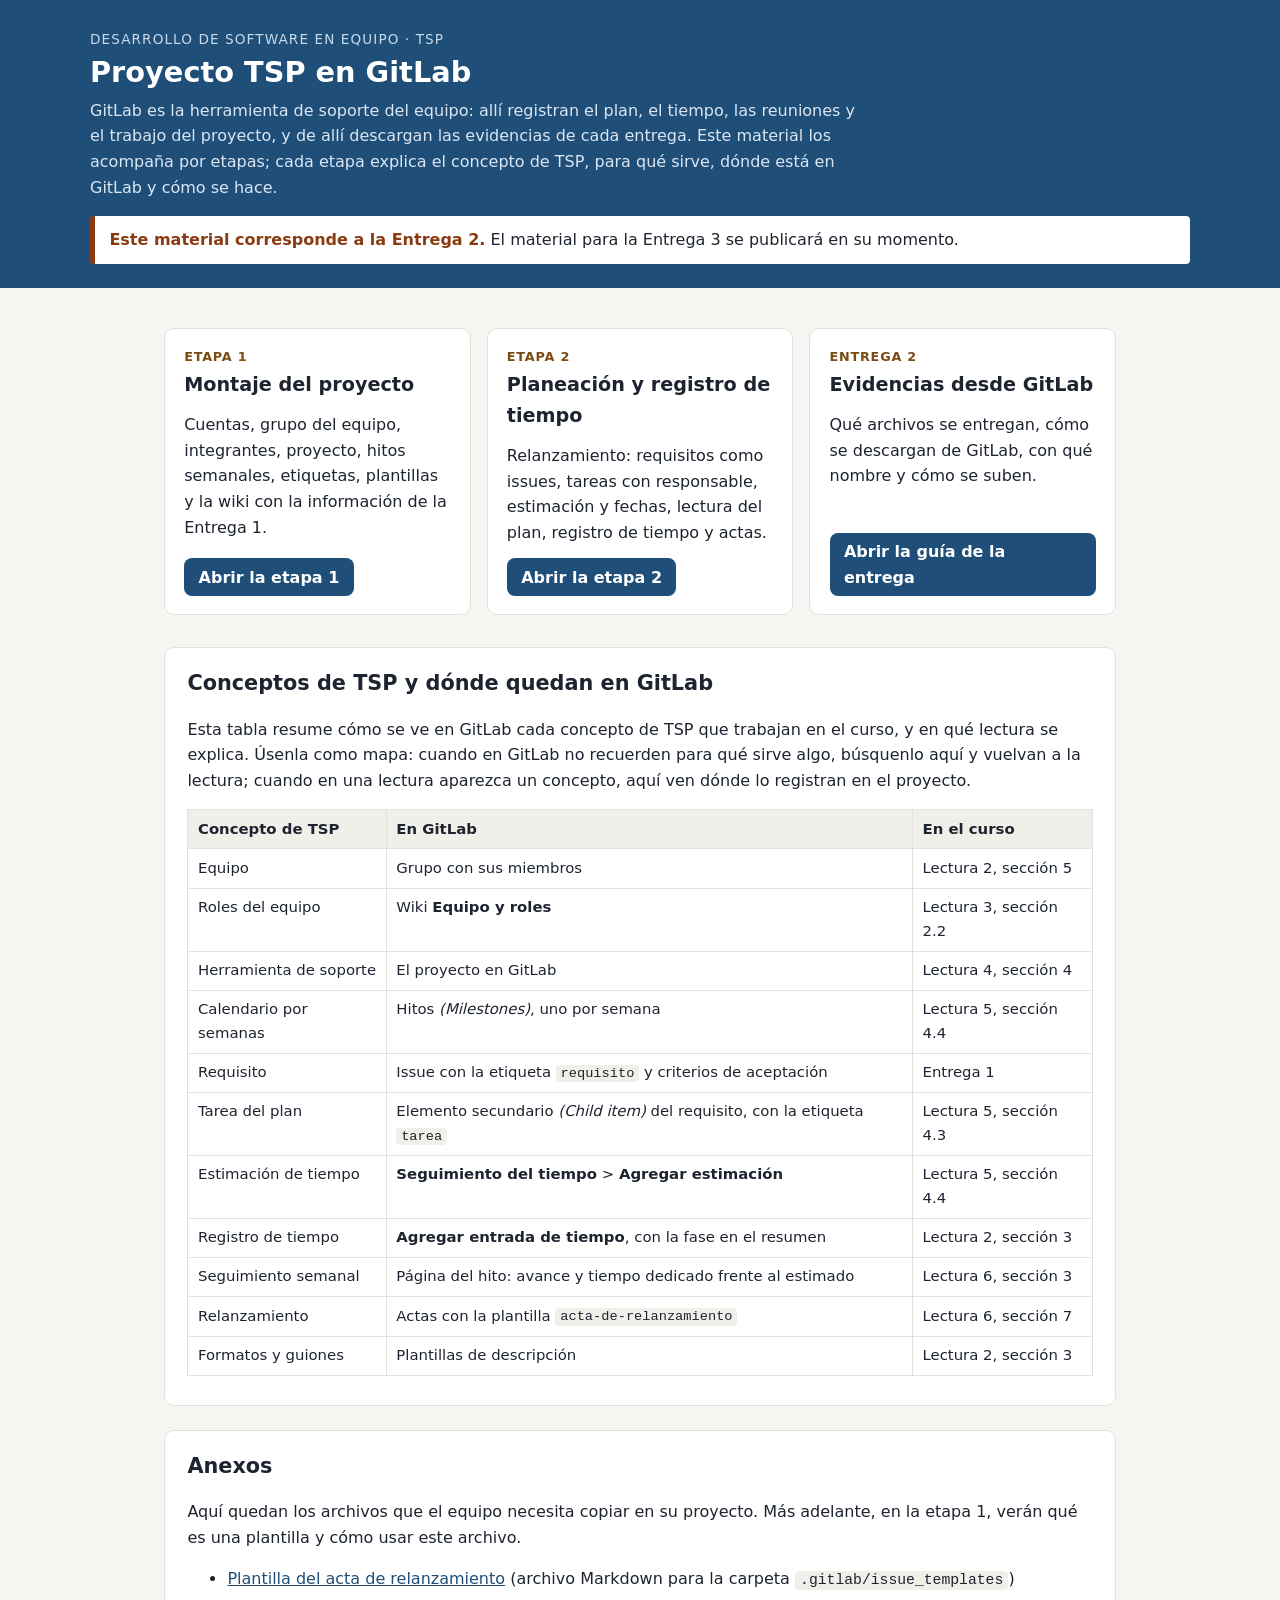
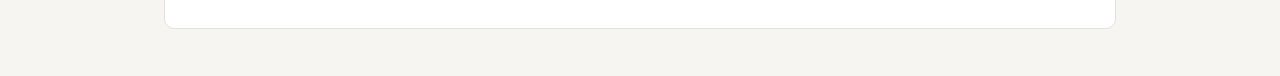
==== commit 48deb6b9: "Ajustes de revisión: alcance de la Entrega 2, notificaciones, roles TSP en GitLab, informe de tiempo" ====
--- a/index.html
+++ b/index.html
@@ -22,6 +22,7 @@
   <p class="kicker">Desarrollo de software en equipo · TSP</p>
   <h1>Proyecto TSP en GitLab</h1>
   <p>GitLab es la herramienta de soporte del equipo: allí registran el plan, el tiempo, las reuniones y el trabajo del proyecto, y de allí descargan las evidencias de cada entrega. Este material los acompaña por etapas; cada etapa explica el concepto de TSP, para qué sirve, dónde está en GitLab y cómo se hace.</p>
+  <div class="alert" style="margin:1rem 0 0;background:#fff;color:var(--ink)"><strong>Este material corresponde a la Entrega 2.</strong> El material para la Entrega 3 se publicará en su momento.</div>
 </div></header>
 
 <div class="wrap1">
@@ -33,6 +34,7 @@
 
   <section class="box">
     <h2>Conceptos de TSP y dónde quedan en GitLab</h2>
+    <p>Esta tabla resume cómo se ve en GitLab cada concepto de TSP que trabajan en el curso, y en qué lectura se explica. Úsenla como mapa: cuando en GitLab no recuerden para qué sirve algo, búsquenlo aquí y vuelvan a la lectura; cuando en una lectura aparezca un concepto, aquí ven dónde lo registran en el proyecto.</p>
     <table>
       <tr><th>Concepto de TSP</th><th>En GitLab</th><th>En el curso</th></tr>
       <tr><td>Equipo</td><td>Grupo con sus miembros</td><td>Lectura 2, sección 5</td></tr>
@@ -51,6 +53,7 @@
 
   <section class="box">
     <h2>Anexos</h2>
+    <p>Aquí quedan los archivos que el equipo necesita copiar en su proyecto. Más adelante, en la etapa 1, verán qué es una plantilla y cómo usar este archivo.</p>
     <ul>
       <li><a href="anexos/acta-de-relanzamiento.md" download>Plantilla del acta de relanzamiento</a> (archivo Markdown para la carpeta <code>.gitlab/issue_templates</code>)</li>
     </ul>
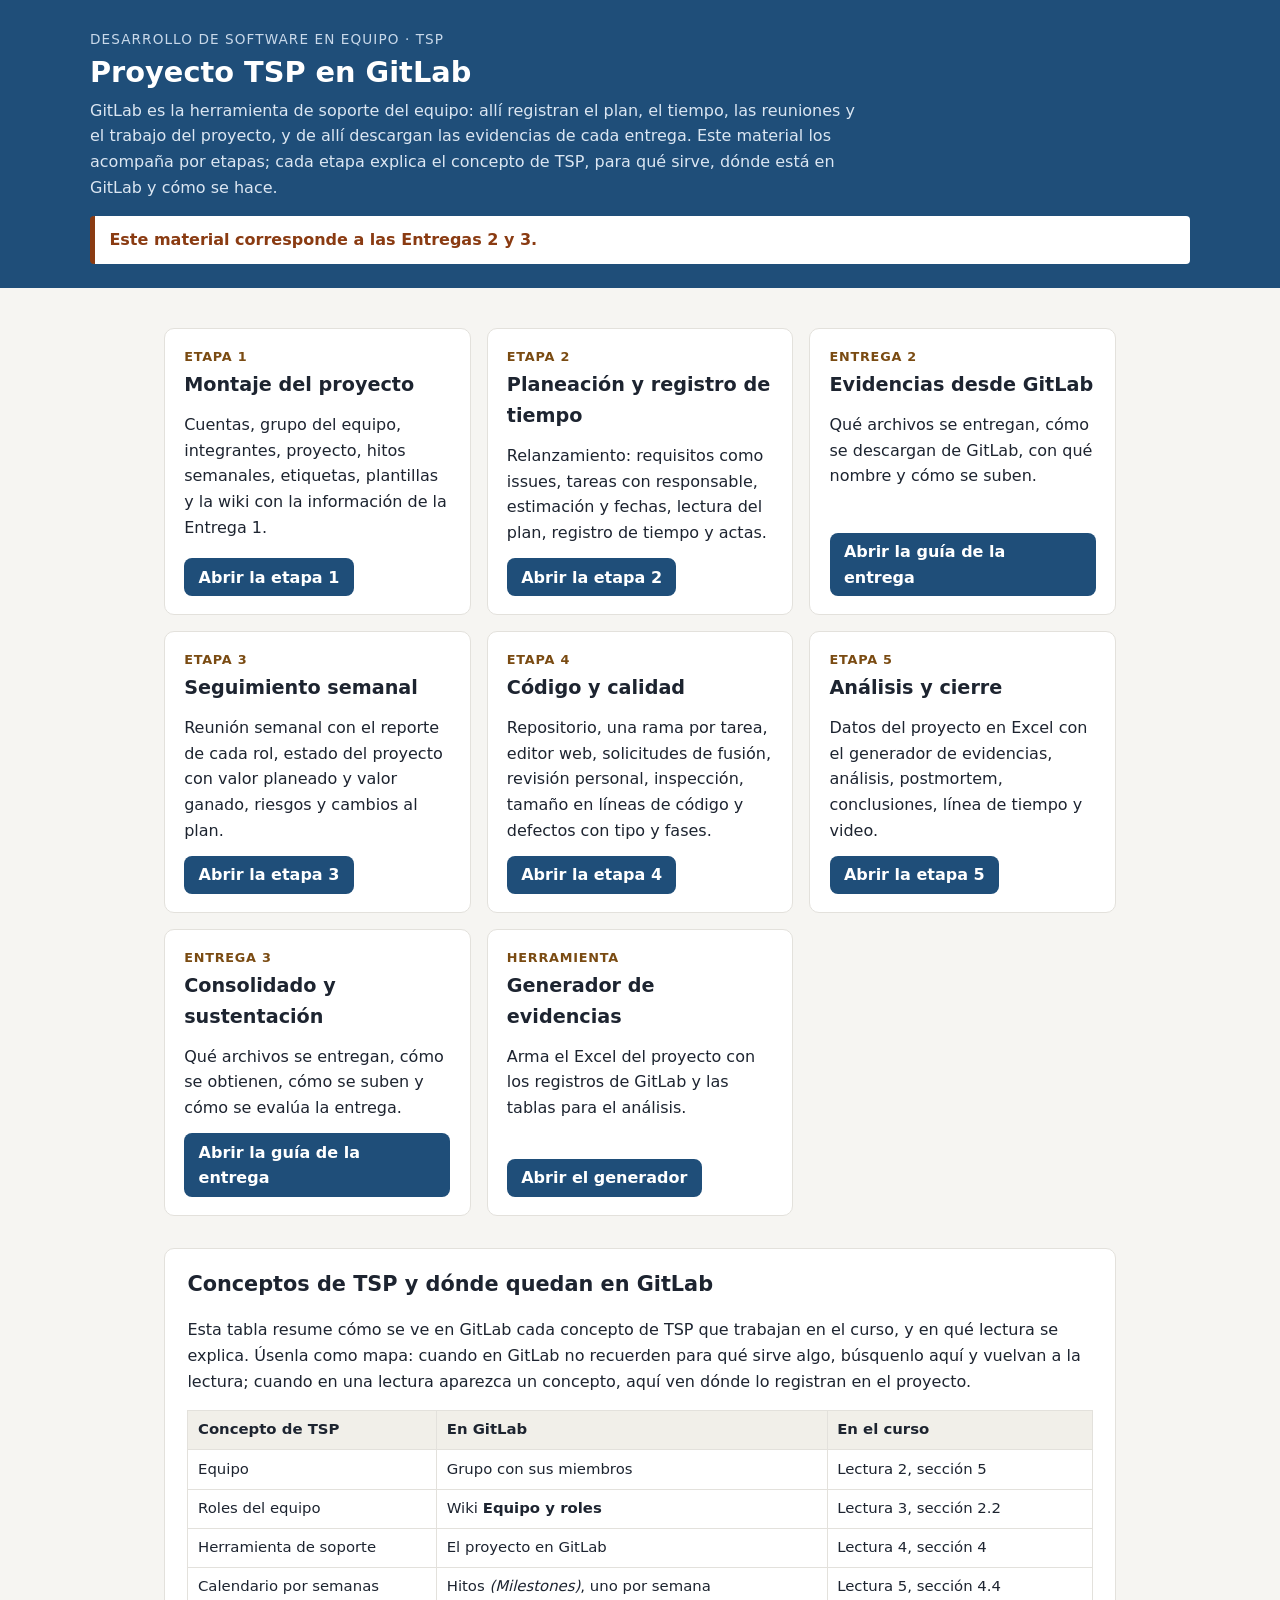
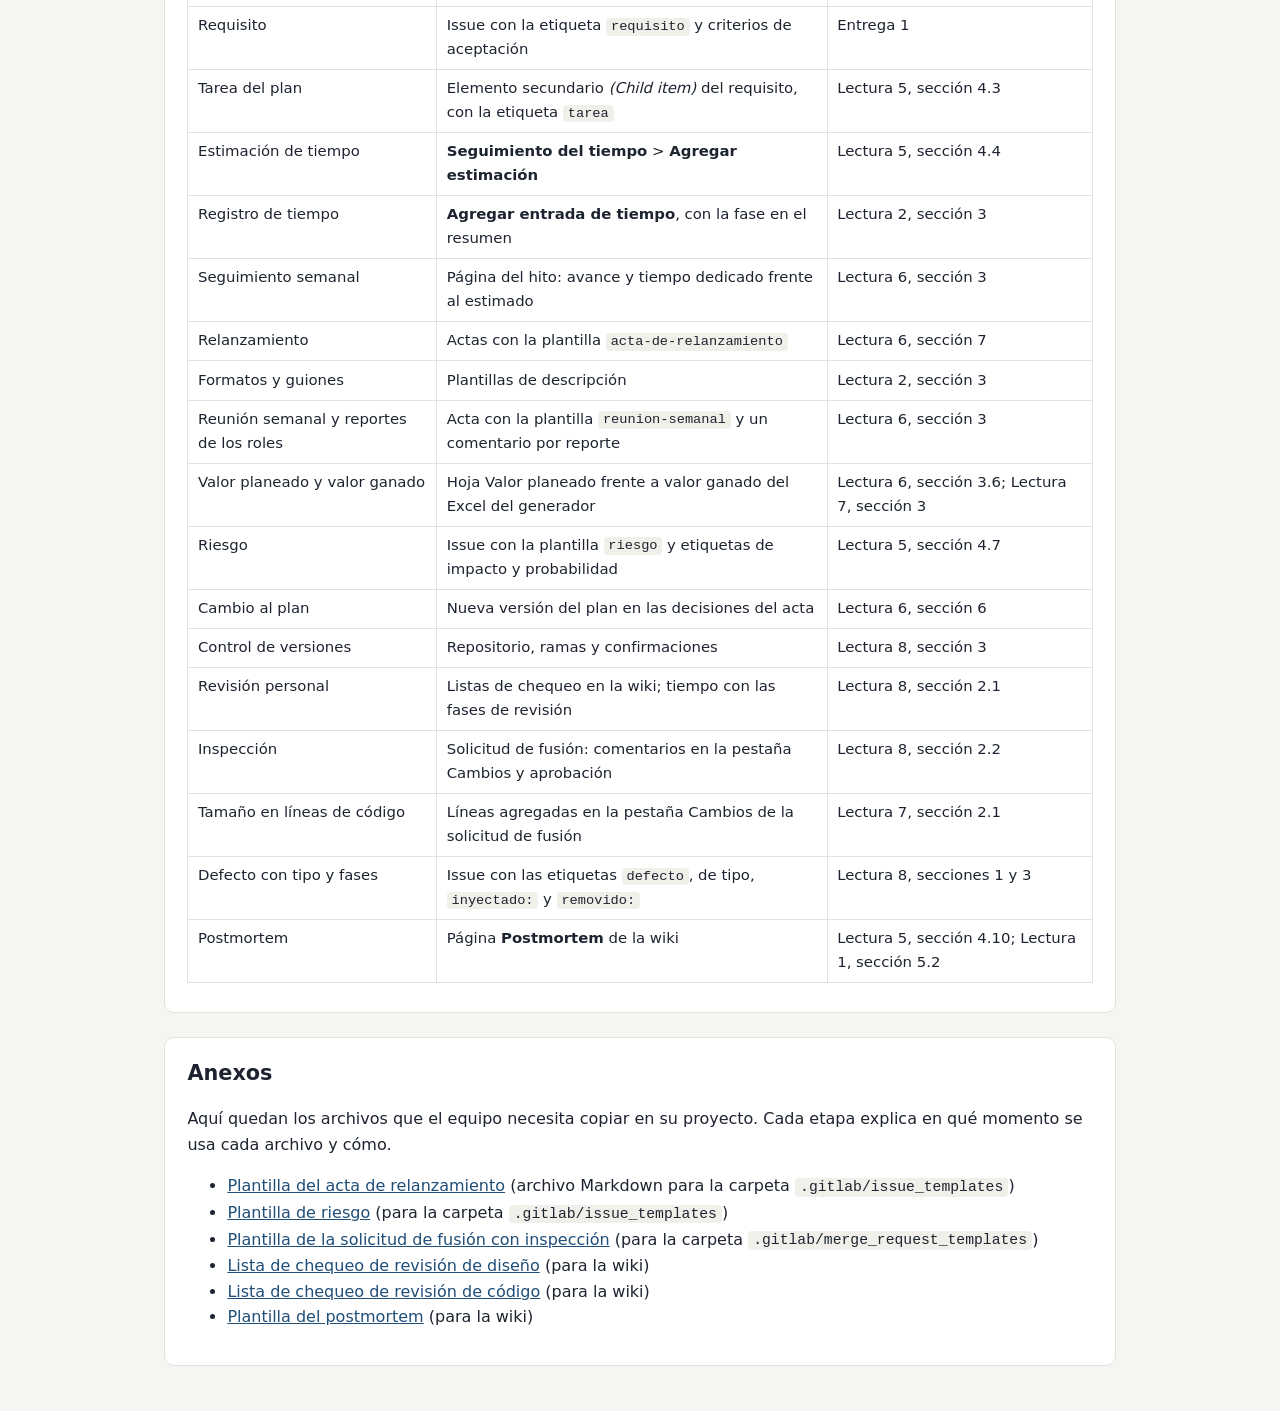
==== commit 187aae1e: "Agregar material de la Entrega 3: etapas 3 a 5, guía de la entrega, generador de evidencias y anexos" ====
--- a/index.html
+++ b/index.html
@@ -22,7 +22,7 @@
   <p class="kicker">Desarrollo de software en equipo · TSP</p>
   <h1>Proyecto TSP en GitLab</h1>
   <p>GitLab es la herramienta de soporte del equipo: allí registran el plan, el tiempo, las reuniones y el trabajo del proyecto, y de allí descargan las evidencias de cada entrega. Este material los acompaña por etapas; cada etapa explica el concepto de TSP, para qué sirve, dónde está en GitLab y cómo se hace.</p>
-  <div class="alert" style="margin:1rem 0 0;background:#fff;color:var(--ink)"><strong>Este material corresponde a la Entrega 2.</strong> El material para la Entrega 3 se publicará en su momento.</div>
+  <div class="alert" style="margin:1rem 0 0;background:#fff;color:var(--ink)"><strong>Este material corresponde a las Entregas 2 y 3.</strong></div>
 </div></header>
 
 <div class="wrap1">
@@ -30,6 +30,11 @@
     <div class="stage"><span class="n">Etapa 1</span><h2>Montaje del proyecto</h2><p>Cuentas, grupo del equipo, integrantes, proyecto, hitos semanales, etiquetas, plantillas y la wiki con la información de la Entrega 1.</p><a class="go" href="etapa-1.html">Abrir la etapa 1</a></div>
     <div class="stage"><span class="n">Etapa 2</span><h2>Planeación y registro de tiempo</h2><p>Relanzamiento: requisitos como issues, tareas con responsable, estimación y fechas, lectura del plan, registro de tiempo y actas.</p><a class="go" href="etapa-2.html">Abrir la etapa 2</a></div>
     <div class="stage"><span class="n">Entrega 2</span><h2>Evidencias desde GitLab</h2><p>Qué archivos se entregan, cómo se descargan de GitLab, con qué nombre y cómo se suben.</p><a class="go" href="entrega-2.html">Abrir la guía de la entrega</a></div>
+    <div class="stage"><span class="n">Etapa 3</span><h2>Seguimiento semanal</h2><p>Reunión semanal con el reporte de cada rol, estado del proyecto con valor planeado y valor ganado, riesgos y cambios al plan.</p><a class="go" href="etapa-3.html">Abrir la etapa 3</a></div>
+    <div class="stage"><span class="n">Etapa 4</span><h2>Código y calidad</h2><p>Repositorio, una rama por tarea, editor web, solicitudes de fusión, revisión personal, inspección, tamaño en líneas de código y defectos con tipo y fases.</p><a class="go" href="etapa-4.html">Abrir la etapa 4</a></div>
+    <div class="stage"><span class="n">Etapa 5</span><h2>Análisis y cierre</h2><p>Datos del proyecto en Excel con el generador de evidencias, análisis, postmortem, conclusiones, línea de tiempo y video.</p><a class="go" href="etapa-5.html">Abrir la etapa 5</a></div>
+    <div class="stage"><span class="n">Entrega 3</span><h2>Consolidado y sustentación</h2><p>Qué archivos se entregan, cómo se obtienen, cómo se suben y cómo se evalúa la entrega.</p><a class="go" href="entrega-3.html">Abrir la guía de la entrega</a></div>
+    <div class="stage"><span class="n">Herramienta</span><h2>Generador de evidencias</h2><p>Arma el Excel del proyecto con los registros de GitLab y las tablas para el análisis.</p><a class="go" href="generador.html">Abrir el generador</a></div>
   </div>
 
   <section class="box">
@@ -48,14 +53,29 @@
       <tr><td>Seguimiento semanal</td><td>Página del hito: avance y tiempo dedicado frente al estimado</td><td>Lectura 6, sección 3</td></tr>
       <tr><td>Relanzamiento</td><td>Actas con la plantilla <code>acta-de-relanzamiento</code></td><td>Lectura 6, sección 7</td></tr>
       <tr><td>Formatos y guiones</td><td>Plantillas de descripción</td><td>Lectura 2, sección 3</td></tr>
+      <tr><td>Reunión semanal y reportes de los roles</td><td>Acta con la plantilla <code>reunion-semanal</code> y un comentario por reporte</td><td>Lectura 6, sección 3</td></tr>
+      <tr><td>Valor planeado y valor ganado</td><td>Hoja Valor planeado frente a valor ganado del Excel del generador</td><td>Lectura 6, sección 3.6; Lectura 7, sección 3</td></tr>
+      <tr><td>Riesgo</td><td>Issue con la plantilla <code>riesgo</code> y etiquetas de impacto y probabilidad</td><td>Lectura 5, sección 4.7</td></tr>
+      <tr><td>Cambio al plan</td><td>Nueva versión del plan en las decisiones del acta</td><td>Lectura 6, sección 6</td></tr>
+      <tr><td>Control de versiones</td><td>Repositorio, ramas y confirmaciones</td><td>Lectura 8, sección 3</td></tr>
+      <tr><td>Revisión personal</td><td>Listas de chequeo en la wiki; tiempo con las fases de revisión</td><td>Lectura 8, sección 2.1</td></tr>
+      <tr><td>Inspección</td><td>Solicitud de fusión: comentarios en la pestaña Cambios y aprobación</td><td>Lectura 8, sección 2.2</td></tr>
+      <tr><td>Tamaño en líneas de código</td><td>Líneas agregadas en la pestaña Cambios de la solicitud de fusión</td><td>Lectura 7, sección 2.1</td></tr>
+      <tr><td>Defecto con tipo y fases</td><td>Issue con las etiquetas <code>defecto</code>, de tipo, <code>inyectado:</code> y <code>removido:</code></td><td>Lectura 8, secciones 1 y 3</td></tr>
+      <tr><td>Postmortem</td><td>Página <b>Postmortem</b> de la wiki</td><td>Lectura 5, sección 4.10; Lectura 1, sección 5.2</td></tr>
     </table>
   </section>
 
   <section class="box">
     <h2>Anexos</h2>
-    <p>Aquí quedan los archivos que el equipo necesita copiar en su proyecto. Más adelante, en la etapa 1, verán qué es una plantilla y cómo usar este archivo.</p>
+    <p>Aquí quedan los archivos que el equipo necesita copiar en su proyecto. Cada etapa explica en qué momento se usa cada archivo y cómo.</p>
     <ul>
       <li><a href="anexos/acta-de-relanzamiento.md" download>Plantilla del acta de relanzamiento</a> (archivo Markdown para la carpeta <code>.gitlab/issue_templates</code>)</li>
+      <li><a href="anexos/riesgo.md" download>Plantilla de riesgo</a> (para la carpeta <code>.gitlab/issue_templates</code>)</li>
+      <li><a href="anexos/inspeccion.md" download>Plantilla de la solicitud de fusión con inspección</a> (para la carpeta <code>.gitlab/merge_request_templates</code>)</li>
+      <li><a href="anexos/lista-revision-diseno.md" download>Lista de chequeo de revisión de diseño</a> (para la wiki)</li>
+      <li><a href="anexos/lista-revision-codigo.md" download>Lista de chequeo de revisión de código</a> (para la wiki)</li>
+      <li><a href="anexos/postmortem.md" download>Plantilla del postmortem</a> (para la wiki)</li>
     </ul>
   </section>
 </div>
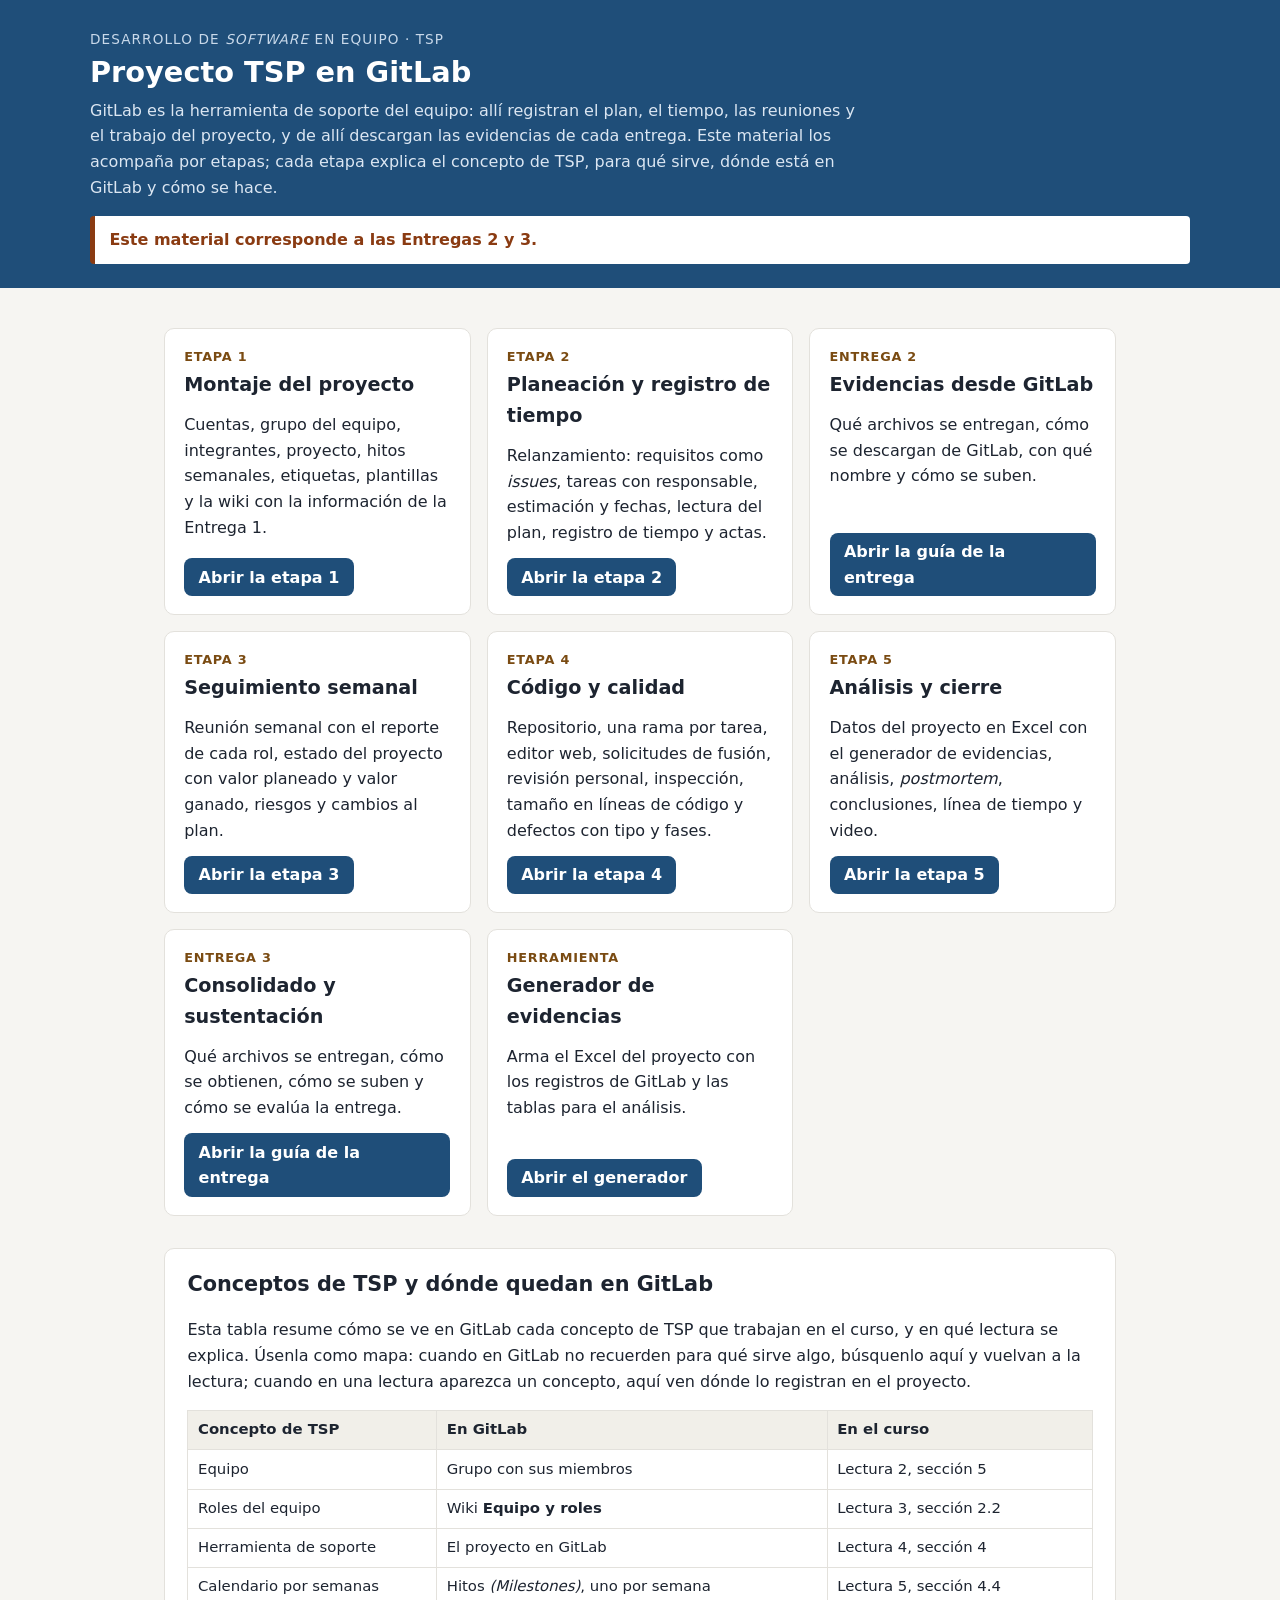
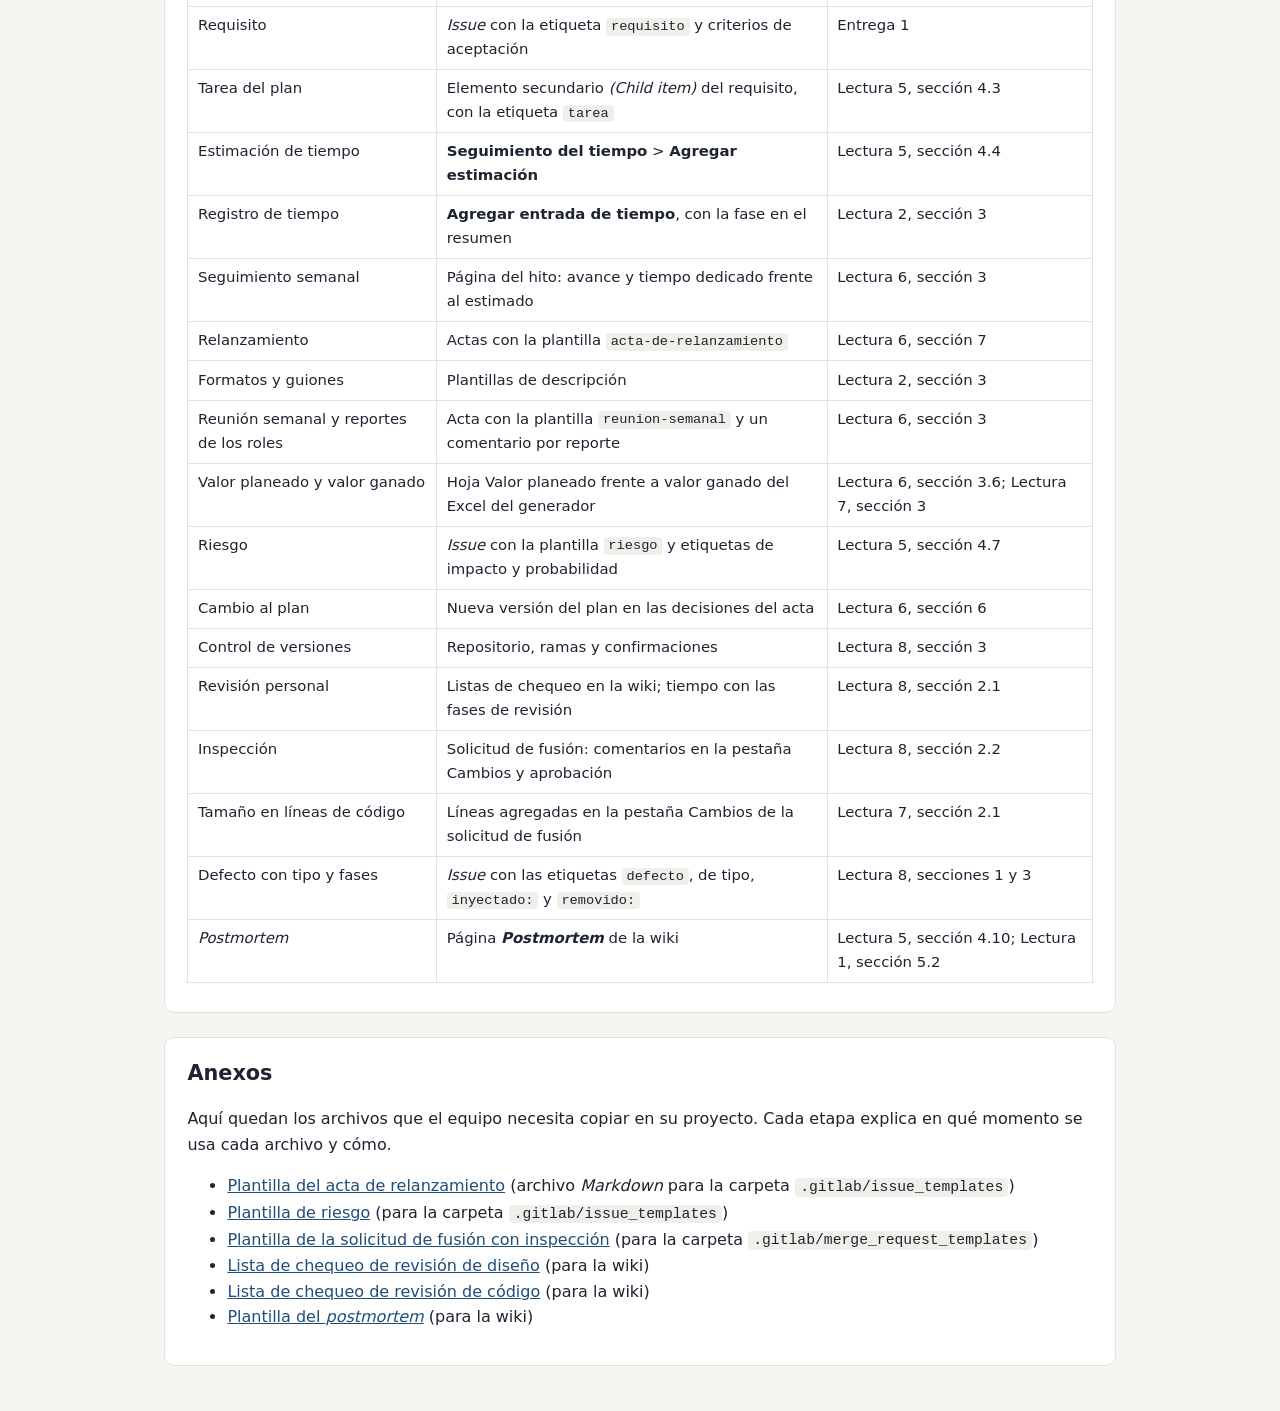
==== commit c6485f8f: "Agregar capturas del proyecto de ejemplo, cursivas en términos en inglés y ajustes verificados en Gi" ====
--- a/index.html
+++ b/index.html
@@ -19,7 +19,7 @@
 </head>
 <body>
 <header class="top"><div class="wrap">
-  <p class="kicker">Desarrollo de software en equipo · TSP</p>
+  <p class="kicker">Desarrollo de <i>software</i> en equipo · TSP</p>
   <h1>Proyecto TSP en GitLab</h1>
   <p>GitLab es la herramienta de soporte del equipo: allí registran el plan, el tiempo, las reuniones y el trabajo del proyecto, y de allí descargan las evidencias de cada entrega. Este material los acompaña por etapas; cada etapa explica el concepto de TSP, para qué sirve, dónde está en GitLab y cómo se hace.</p>
   <div class="alert" style="margin:1rem 0 0;background:#fff;color:var(--ink)"><strong>Este material corresponde a las Entregas 2 y 3.</strong></div>
@@ -28,11 +28,11 @@
 <div class="wrap1">
   <div class="stages">
     <div class="stage"><span class="n">Etapa 1</span><h2>Montaje del proyecto</h2><p>Cuentas, grupo del equipo, integrantes, proyecto, hitos semanales, etiquetas, plantillas y la wiki con la información de la Entrega 1.</p><a class="go" href="etapa-1.html">Abrir la etapa 1</a></div>
-    <div class="stage"><span class="n">Etapa 2</span><h2>Planeación y registro de tiempo</h2><p>Relanzamiento: requisitos como issues, tareas con responsable, estimación y fechas, lectura del plan, registro de tiempo y actas.</p><a class="go" href="etapa-2.html">Abrir la etapa 2</a></div>
+    <div class="stage"><span class="n">Etapa 2</span><h2>Planeación y registro de tiempo</h2><p>Relanzamiento: requisitos como <i>issues</i>, tareas con responsable, estimación y fechas, lectura del plan, registro de tiempo y actas.</p><a class="go" href="etapa-2.html">Abrir la etapa 2</a></div>
     <div class="stage"><span class="n">Entrega 2</span><h2>Evidencias desde GitLab</h2><p>Qué archivos se entregan, cómo se descargan de GitLab, con qué nombre y cómo se suben.</p><a class="go" href="entrega-2.html">Abrir la guía de la entrega</a></div>
     <div class="stage"><span class="n">Etapa 3</span><h2>Seguimiento semanal</h2><p>Reunión semanal con el reporte de cada rol, estado del proyecto con valor planeado y valor ganado, riesgos y cambios al plan.</p><a class="go" href="etapa-3.html">Abrir la etapa 3</a></div>
     <div class="stage"><span class="n">Etapa 4</span><h2>Código y calidad</h2><p>Repositorio, una rama por tarea, editor web, solicitudes de fusión, revisión personal, inspección, tamaño en líneas de código y defectos con tipo y fases.</p><a class="go" href="etapa-4.html">Abrir la etapa 4</a></div>
-    <div class="stage"><span class="n">Etapa 5</span><h2>Análisis y cierre</h2><p>Datos del proyecto en Excel con el generador de evidencias, análisis, postmortem, conclusiones, línea de tiempo y video.</p><a class="go" href="etapa-5.html">Abrir la etapa 5</a></div>
+    <div class="stage"><span class="n">Etapa 5</span><h2>Análisis y cierre</h2><p>Datos del proyecto en Excel con el generador de evidencias, análisis, <i>postmortem</i>, conclusiones, línea de tiempo y video.</p><a class="go" href="etapa-5.html">Abrir la etapa 5</a></div>
     <div class="stage"><span class="n">Entrega 3</span><h2>Consolidado y sustentación</h2><p>Qué archivos se entregan, cómo se obtienen, cómo se suben y cómo se evalúa la entrega.</p><a class="go" href="entrega-3.html">Abrir la guía de la entrega</a></div>
     <div class="stage"><span class="n">Herramienta</span><h2>Generador de evidencias</h2><p>Arma el Excel del proyecto con los registros de GitLab y las tablas para el análisis.</p><a class="go" href="generador.html">Abrir el generador</a></div>
   </div>
@@ -46,7 +46,7 @@
       <tr><td>Roles del equipo</td><td>Wiki <b>Equipo y roles</b></td><td>Lectura 3, sección 2.2</td></tr>
       <tr><td>Herramienta de soporte</td><td>El proyecto en GitLab</td><td>Lectura 4, sección 4</td></tr>
       <tr><td>Calendario por semanas</td><td>Hitos <i>(Milestones)</i>, uno por semana</td><td>Lectura 5, sección 4.4</td></tr>
-      <tr><td>Requisito</td><td>Issue con la etiqueta <code>requisito</code> y criterios de aceptación</td><td>Entrega 1</td></tr>
+      <tr><td>Requisito</td><td><i>Issue</i> con la etiqueta <code>requisito</code> y criterios de aceptación</td><td>Entrega 1</td></tr>
       <tr><td>Tarea del plan</td><td>Elemento secundario <i>(Child item)</i> del requisito, con la etiqueta <code>tarea</code></td><td>Lectura 5, sección 4.3</td></tr>
       <tr><td>Estimación de tiempo</td><td><b>Seguimiento del tiempo</b> &gt; <b>Agregar estimación</b></td><td>Lectura 5, sección 4.4</td></tr>
       <tr><td>Registro de tiempo</td><td><b>Agregar entrada de tiempo</b>, con la fase en el resumen</td><td>Lectura 2, sección 3</td></tr>
@@ -55,14 +55,14 @@
       <tr><td>Formatos y guiones</td><td>Plantillas de descripción</td><td>Lectura 2, sección 3</td></tr>
       <tr><td>Reunión semanal y reportes de los roles</td><td>Acta con la plantilla <code>reunion-semanal</code> y un comentario por reporte</td><td>Lectura 6, sección 3</td></tr>
       <tr><td>Valor planeado y valor ganado</td><td>Hoja Valor planeado frente a valor ganado del Excel del generador</td><td>Lectura 6, sección 3.6; Lectura 7, sección 3</td></tr>
-      <tr><td>Riesgo</td><td>Issue con la plantilla <code>riesgo</code> y etiquetas de impacto y probabilidad</td><td>Lectura 5, sección 4.7</td></tr>
+      <tr><td>Riesgo</td><td><i>Issue</i> con la plantilla <code>riesgo</code> y etiquetas de impacto y probabilidad</td><td>Lectura 5, sección 4.7</td></tr>
       <tr><td>Cambio al plan</td><td>Nueva versión del plan en las decisiones del acta</td><td>Lectura 6, sección 6</td></tr>
       <tr><td>Control de versiones</td><td>Repositorio, ramas y confirmaciones</td><td>Lectura 8, sección 3</td></tr>
       <tr><td>Revisión personal</td><td>Listas de chequeo en la wiki; tiempo con las fases de revisión</td><td>Lectura 8, sección 2.1</td></tr>
       <tr><td>Inspección</td><td>Solicitud de fusión: comentarios en la pestaña Cambios y aprobación</td><td>Lectura 8, sección 2.2</td></tr>
       <tr><td>Tamaño en líneas de código</td><td>Líneas agregadas en la pestaña Cambios de la solicitud de fusión</td><td>Lectura 7, sección 2.1</td></tr>
-      <tr><td>Defecto con tipo y fases</td><td>Issue con las etiquetas <code>defecto</code>, de tipo, <code>inyectado:</code> y <code>removido:</code></td><td>Lectura 8, secciones 1 y 3</td></tr>
-      <tr><td>Postmortem</td><td>Página <b>Postmortem</b> de la wiki</td><td>Lectura 5, sección 4.10; Lectura 1, sección 5.2</td></tr>
+      <tr><td>Defecto con tipo y fases</td><td><i>Issue</i> con las etiquetas <code>defecto</code>, de tipo, <code>inyectado:</code> y <code>removido:</code></td><td>Lectura 8, secciones 1 y 3</td></tr>
+      <tr><td><i>Postmortem</i></td><td>Página <b><i>Postmortem</i></b> de la wiki</td><td>Lectura 5, sección 4.10; Lectura 1, sección 5.2</td></tr>
     </table>
   </section>
 
@@ -70,12 +70,12 @@
     <h2>Anexos</h2>
     <p>Aquí quedan los archivos que el equipo necesita copiar en su proyecto. Cada etapa explica en qué momento se usa cada archivo y cómo.</p>
     <ul>
-      <li><a href="anexos/acta-de-relanzamiento.md" download>Plantilla del acta de relanzamiento</a> (archivo Markdown para la carpeta <code>.gitlab/issue_templates</code>)</li>
+      <li><a href="anexos/acta-de-relanzamiento.md" download>Plantilla del acta de relanzamiento</a> (archivo <i>Markdown</i> para la carpeta <code>.gitlab/issue_templates</code>)</li>
       <li><a href="anexos/riesgo.md" download>Plantilla de riesgo</a> (para la carpeta <code>.gitlab/issue_templates</code>)</li>
       <li><a href="anexos/inspeccion.md" download>Plantilla de la solicitud de fusión con inspección</a> (para la carpeta <code>.gitlab/merge_request_templates</code>)</li>
       <li><a href="anexos/lista-revision-diseno.md" download>Lista de chequeo de revisión de diseño</a> (para la wiki)</li>
       <li><a href="anexos/lista-revision-codigo.md" download>Lista de chequeo de revisión de código</a> (para la wiki)</li>
-      <li><a href="anexos/postmortem.md" download>Plantilla del postmortem</a> (para la wiki)</li>
+      <li><a href="anexos/postmortem.md" download>Plantilla del <i>postmortem</i></a> (para la wiki)</li>
     </ul>
   </section>
 </div>
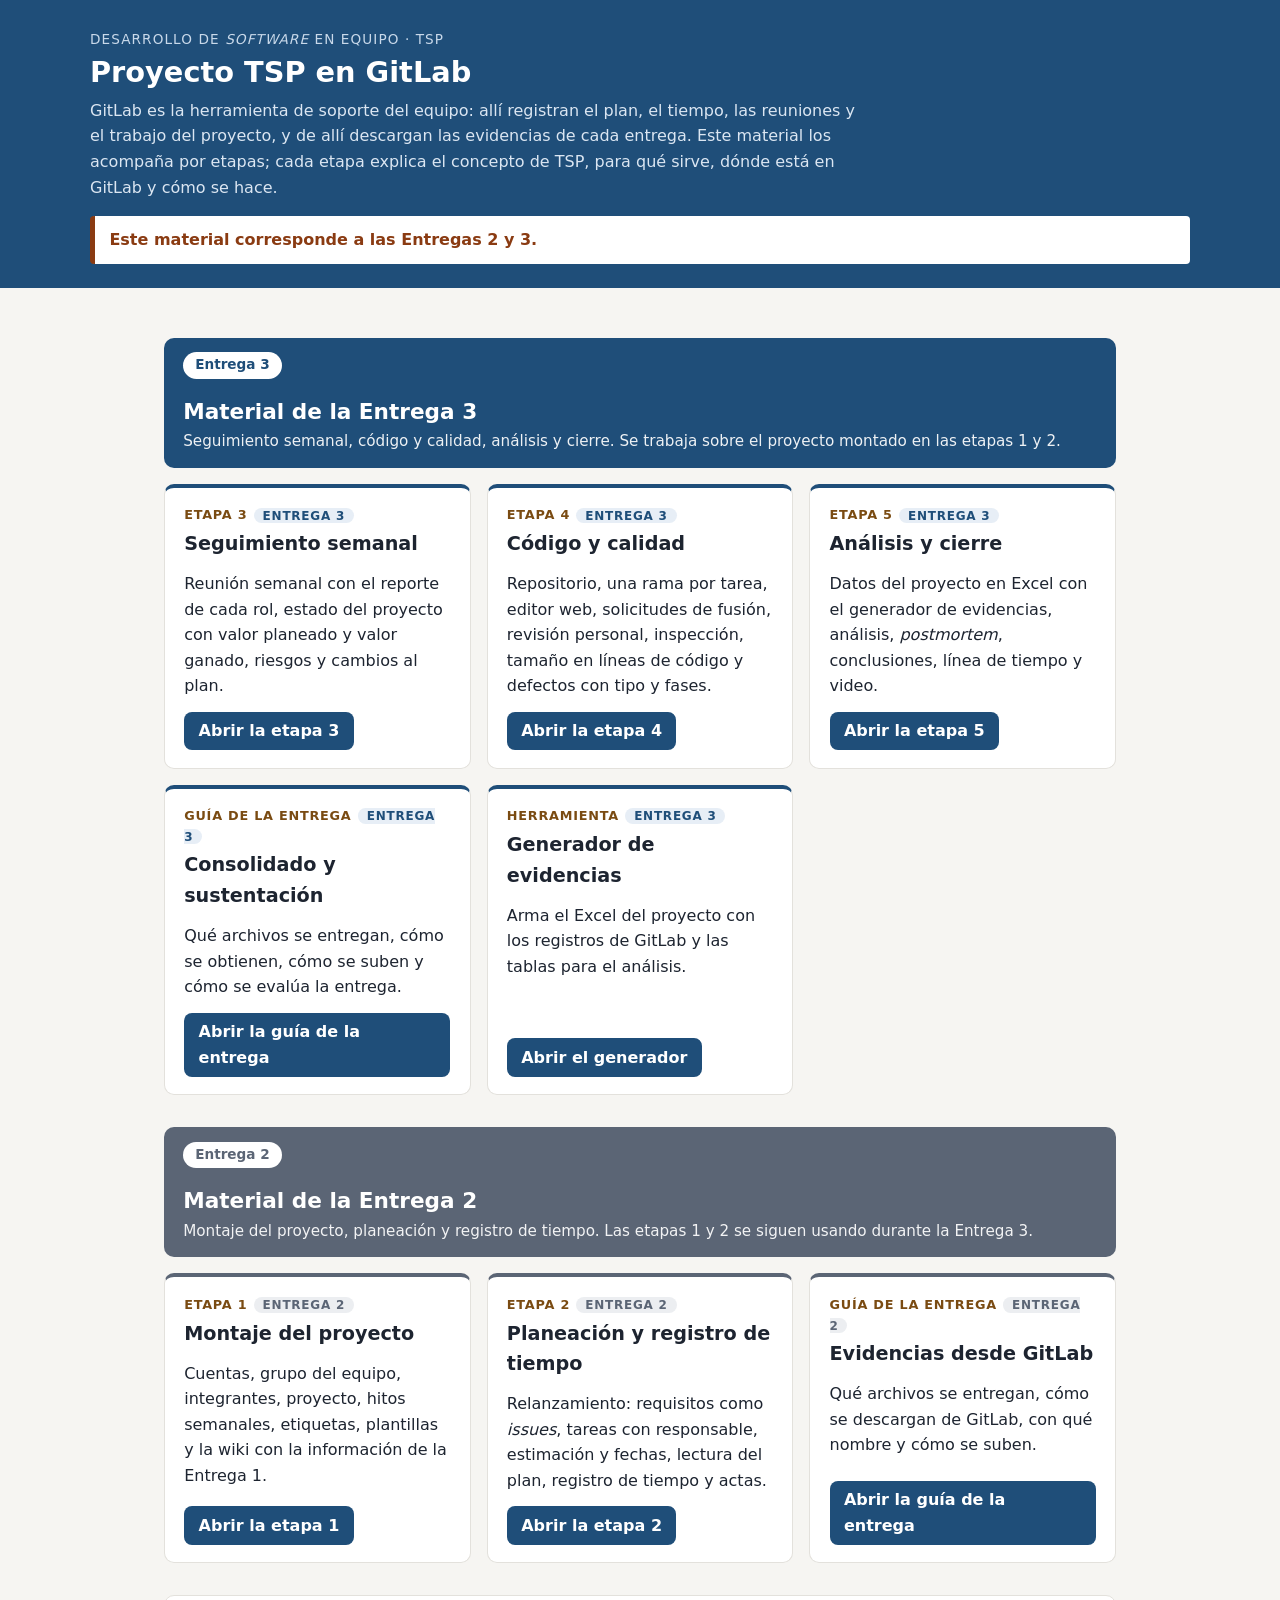
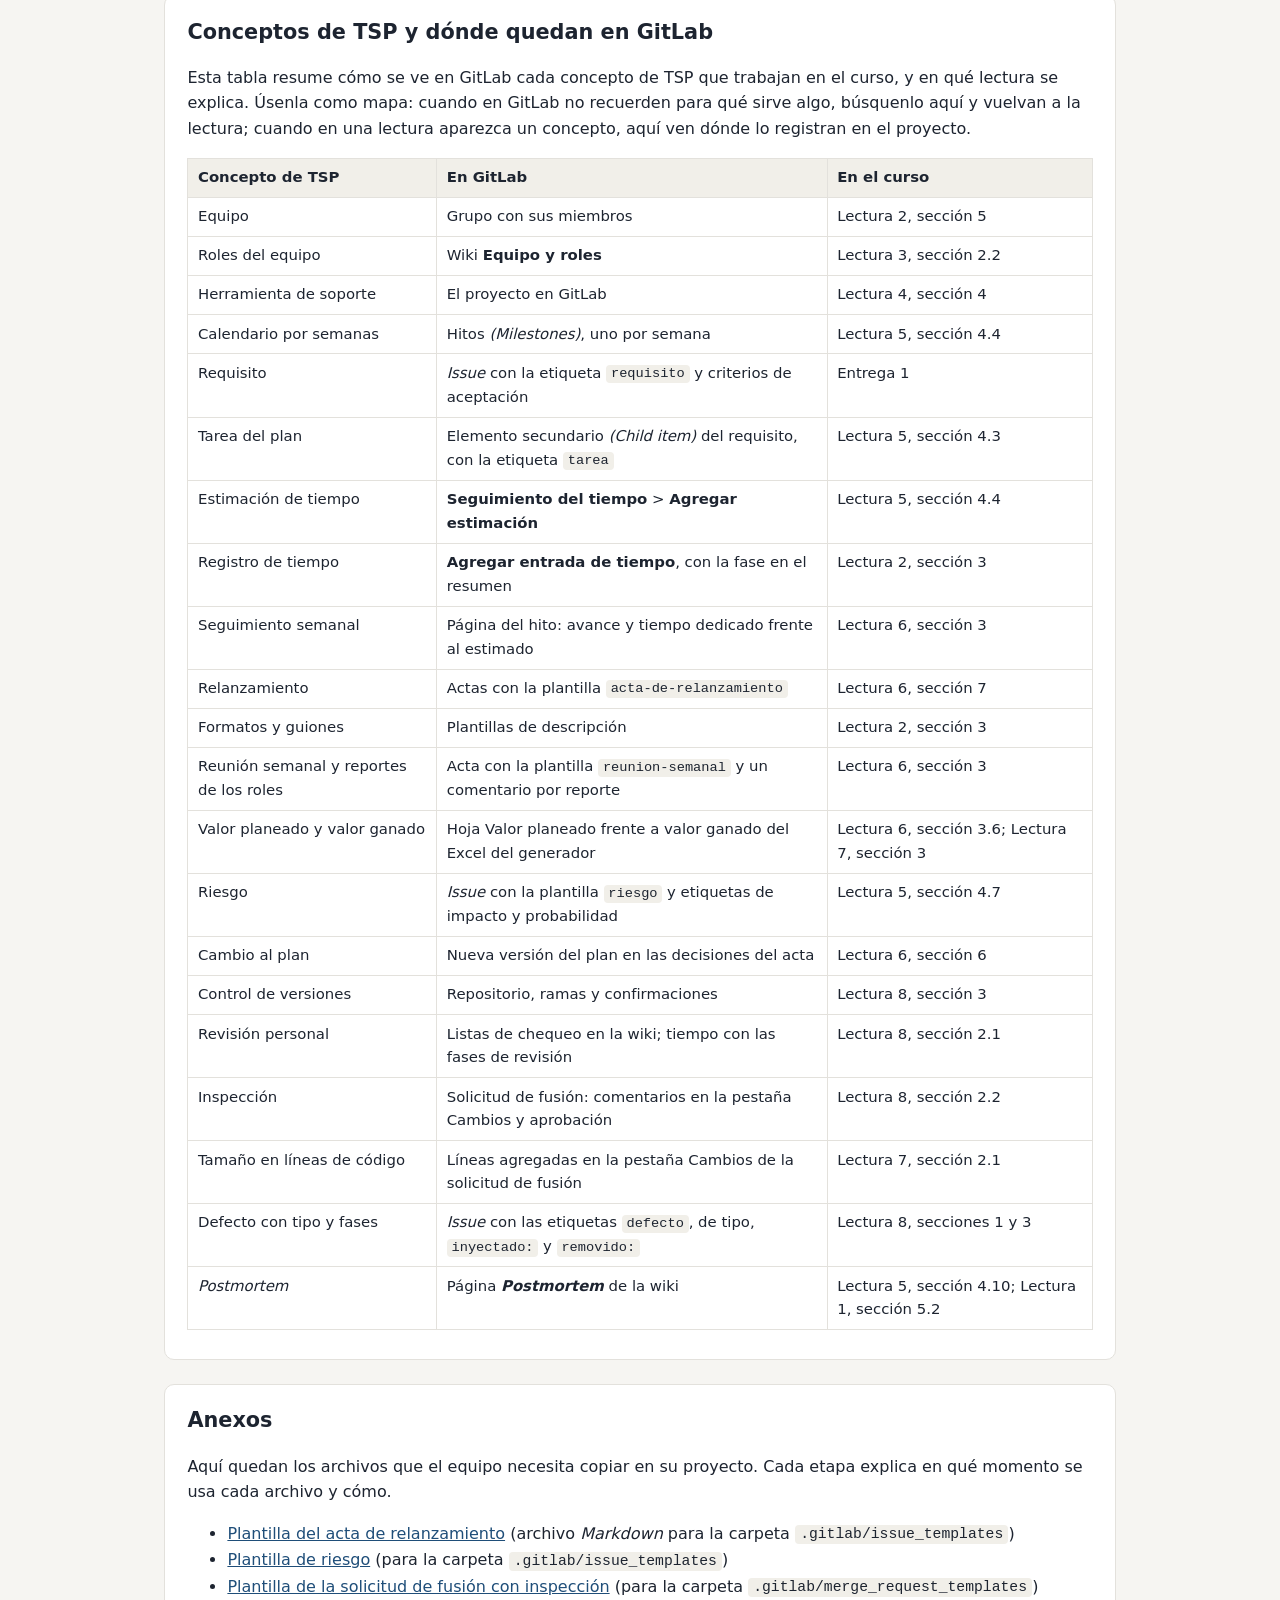
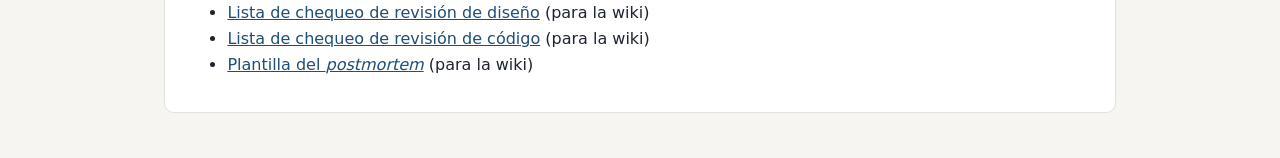
==== commit d1eeba92: "Revisión como estudiante: ajustes de claridad, sección para ver el prototipo y banners de Entrega 2 " ====
--- a/index.html
+++ b/index.html
@@ -13,6 +13,17 @@
 .stage h2{font-size:1.2rem;margin:.2rem 0 .5rem}
 .stage p{margin:.2rem 0 .8rem;flex:1}
 .stage a.go{align-self:flex-start;background:var(--accent);color:#fff;text-decoration:none;border-radius:8px;padding:.4rem .9rem;font-weight:600}
+
+.banner{display:flex;align-items:center;gap:1rem;flex-wrap:wrap;border-radius:var(--radius);padding:.9rem 1.2rem;margin:1.6rem 0 .2rem;color:#fff}
+.banner h2{margin:0;font-size:1.35rem}
+.banner p{margin:0;opacity:.92;font-size:.95rem}
+.banner .tag{background:#fff;border-radius:999px;padding:.15rem .75rem;font-weight:700;font-size:.85rem}
+.b2{background:#5b6575}.b2 .tag{color:#5b6575}
+.b3{background:var(--accent)}.b3 .tag{color:var(--accent)}
+.e2 .stage{border-top:4px solid #5b6575}
+.e3 .stage{border-top:4px solid var(--accent)}
+.stage .ent{font-size:.75rem;font-weight:700;border-radius:999px;padding:.05rem .55rem;margin-left:.4rem;vertical-align:middle}
+.e2 .ent{background:#eceef1;color:#5b6575}.e3 .ent{background:var(--accent-soft);color:var(--accent)}
 section.box{background:var(--panel);border:1px solid var(--line);border-radius:var(--radius);padding:1.2rem 1.4rem;margin-bottom:1.5rem}
 section.box h2{margin:0 0 .5rem;font-size:1.3rem}
 </style>
@@ -26,15 +37,20 @@
 </div></header>
 
 <div class="wrap1">
-  <div class="stages">
-    <div class="stage"><span class="n">Etapa 1</span><h2>Montaje del proyecto</h2><p>Cuentas, grupo del equipo, integrantes, proyecto, hitos semanales, etiquetas, plantillas y la wiki con la información de la Entrega 1.</p><a class="go" href="etapa-1.html">Abrir la etapa 1</a></div>
-    <div class="stage"><span class="n">Etapa 2</span><h2>Planeación y registro de tiempo</h2><p>Relanzamiento: requisitos como <i>issues</i>, tareas con responsable, estimación y fechas, lectura del plan, registro de tiempo y actas.</p><a class="go" href="etapa-2.html">Abrir la etapa 2</a></div>
-    <div class="stage"><span class="n">Entrega 2</span><h2>Evidencias desde GitLab</h2><p>Qué archivos se entregan, cómo se descargan de GitLab, con qué nombre y cómo se suben.</p><a class="go" href="entrega-2.html">Abrir la guía de la entrega</a></div>
-    <div class="stage"><span class="n">Etapa 3</span><h2>Seguimiento semanal</h2><p>Reunión semanal con el reporte de cada rol, estado del proyecto con valor planeado y valor ganado, riesgos y cambios al plan.</p><a class="go" href="etapa-3.html">Abrir la etapa 3</a></div>
-    <div class="stage"><span class="n">Etapa 4</span><h2>Código y calidad</h2><p>Repositorio, una rama por tarea, editor web, solicitudes de fusión, revisión personal, inspección, tamaño en líneas de código y defectos con tipo y fases.</p><a class="go" href="etapa-4.html">Abrir la etapa 4</a></div>
-    <div class="stage"><span class="n">Etapa 5</span><h2>Análisis y cierre</h2><p>Datos del proyecto en Excel con el generador de evidencias, análisis, <i>postmortem</i>, conclusiones, línea de tiempo y video.</p><a class="go" href="etapa-5.html">Abrir la etapa 5</a></div>
-    <div class="stage"><span class="n">Entrega 3</span><h2>Consolidado y sustentación</h2><p>Qué archivos se entregan, cómo se obtienen, cómo se suben y cómo se evalúa la entrega.</p><a class="go" href="entrega-3.html">Abrir la guía de la entrega</a></div>
-    <div class="stage"><span class="n">Herramienta</span><h2>Generador de evidencias</h2><p>Arma el Excel del proyecto con los registros de GitLab y las tablas para el análisis.</p><a class="go" href="generador.html">Abrir el generador</a></div>
+  <div class="banner b3"><span class="tag">Entrega 3</span><div><h2>Material de la Entrega 3</h2><p>Seguimiento semanal, código y calidad, análisis y cierre. Se trabaja sobre el proyecto montado en las etapas 1 y 2.</p></div></div>
+  <div class="stages e3">
+    <div class="stage"><span class="n">Etapa 3<span class="ent">Entrega 3</span></span><h2>Seguimiento semanal</h2><p>Reunión semanal con el reporte de cada rol, estado del proyecto con valor planeado y valor ganado, riesgos y cambios al plan.</p><a class="go" href="etapa-3.html">Abrir la etapa 3</a></div>
+    <div class="stage"><span class="n">Etapa 4<span class="ent">Entrega 3</span></span><h2>Código y calidad</h2><p>Repositorio, una rama por tarea, editor web, solicitudes de fusión, revisión personal, inspección, tamaño en líneas de código y defectos con tipo y fases.</p><a class="go" href="etapa-4.html">Abrir la etapa 4</a></div>
+    <div class="stage"><span class="n">Etapa 5<span class="ent">Entrega 3</span></span><h2>Análisis y cierre</h2><p>Datos del proyecto en Excel con el generador de evidencias, análisis, <i>postmortem</i>, conclusiones, línea de tiempo y video.</p><a class="go" href="etapa-5.html">Abrir la etapa 5</a></div>
+    <div class="stage"><span class="n">Guía de la entrega<span class="ent">Entrega 3</span></span><h2>Consolidado y sustentación</h2><p>Qué archivos se entregan, cómo se obtienen, cómo se suben y cómo se evalúa la entrega.</p><a class="go" href="entrega-3.html">Abrir la guía de la entrega</a></div>
+    <div class="stage"><span class="n">Herramienta<span class="ent">Entrega 3</span></span><h2>Generador de evidencias</h2><p>Arma el Excel del proyecto con los registros de GitLab y las tablas para el análisis.</p><a class="go" href="generador.html">Abrir el generador</a></div>
+  </div>
+
+  <div class="banner b2"><span class="tag">Entrega 2</span><div><h2>Material de la Entrega 2</h2><p>Montaje del proyecto, planeación y registro de tiempo. Las etapas 1 y 2 se siguen usando durante la Entrega 3.</p></div></div>
+  <div class="stages e2">
+    <div class="stage"><span class="n">Etapa 1<span class="ent">Entrega 2</span></span><h2>Montaje del proyecto</h2><p>Cuentas, grupo del equipo, integrantes, proyecto, hitos semanales, etiquetas, plantillas y la wiki con la información de la Entrega 1.</p><a class="go" href="etapa-1.html">Abrir la etapa 1</a></div>
+    <div class="stage"><span class="n">Etapa 2<span class="ent">Entrega 2</span></span><h2>Planeación y registro de tiempo</h2><p>Relanzamiento: requisitos como <i>issues</i>, tareas con responsable, estimación y fechas, lectura del plan, registro de tiempo y actas.</p><a class="go" href="etapa-2.html">Abrir la etapa 2</a></div>
+    <div class="stage"><span class="n">Guía de la entrega<span class="ent">Entrega 2</span></span><h2>Evidencias desde GitLab</h2><p>Qué archivos se entregan, cómo se descargan de GitLab, con qué nombre y cómo se suben.</p><a class="go" href="entrega-2.html">Abrir la guía de la entrega</a></div>
   </div>
 
   <section class="box">
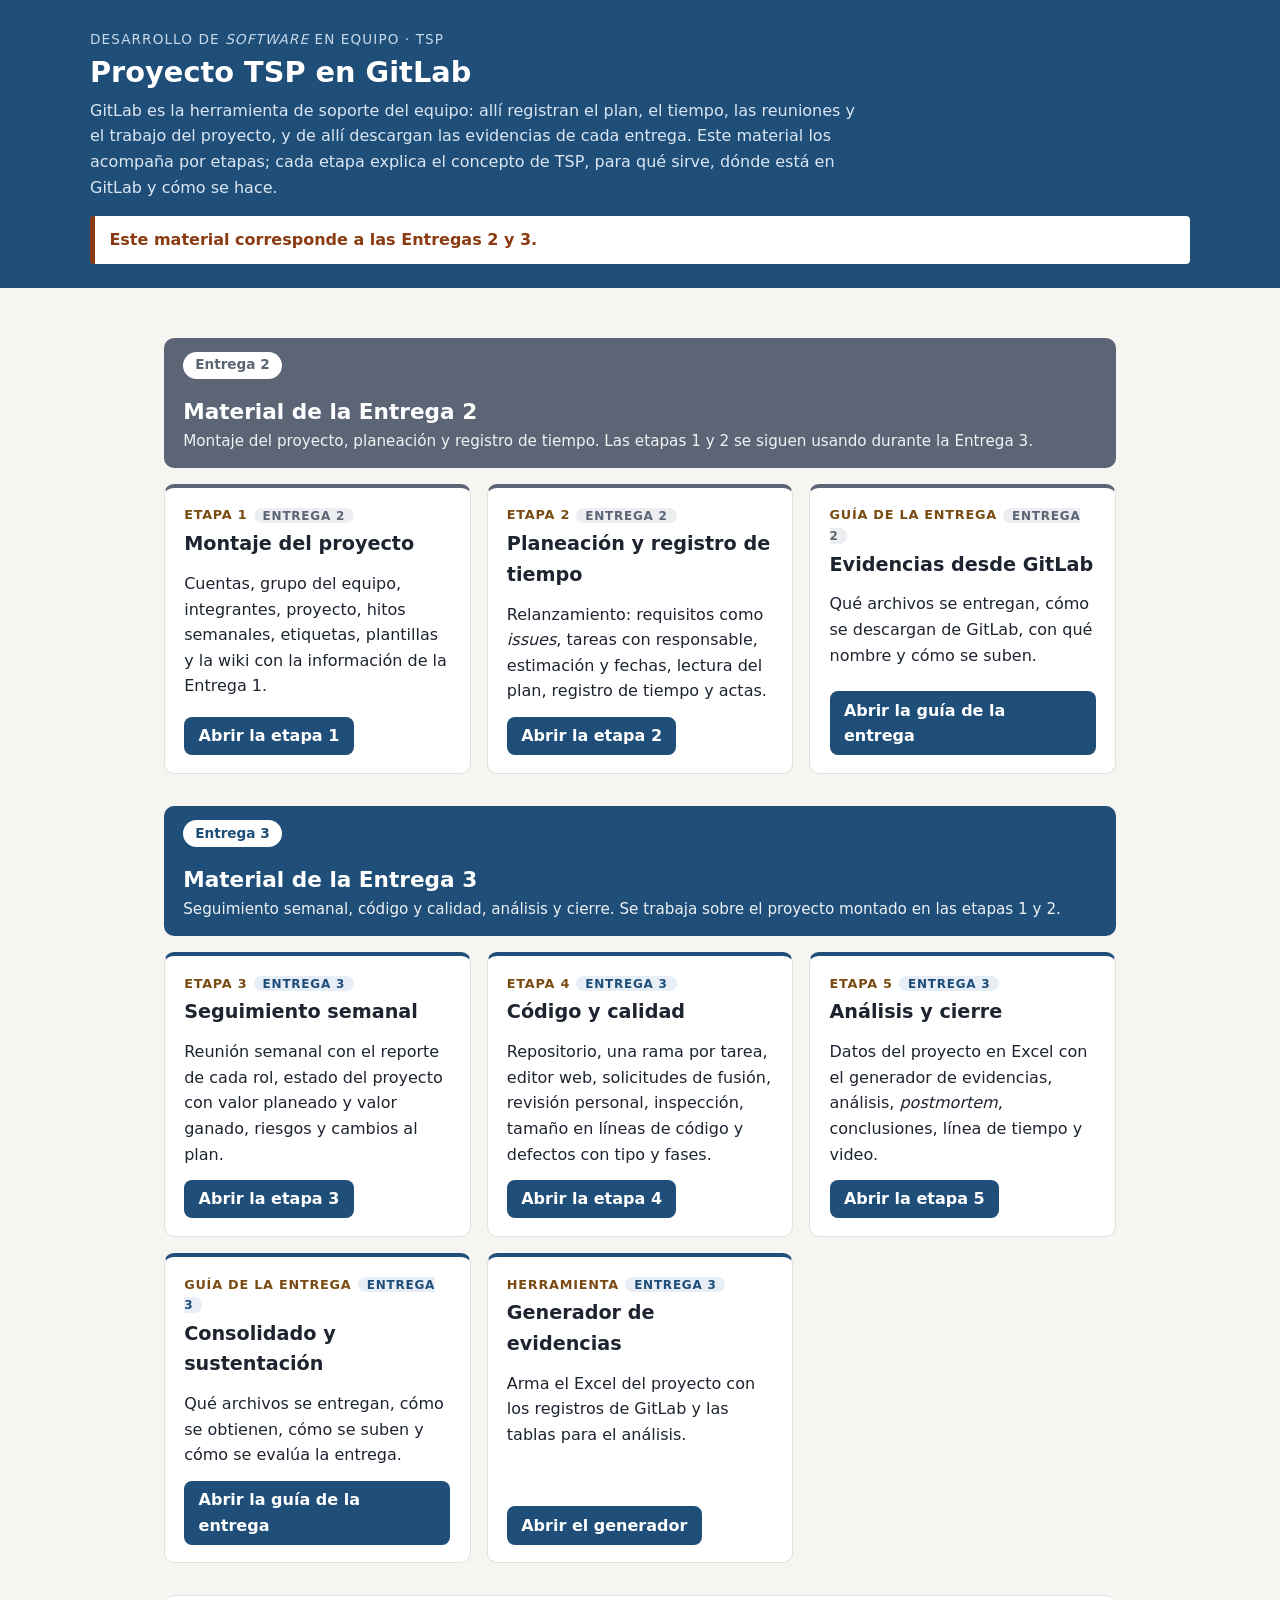
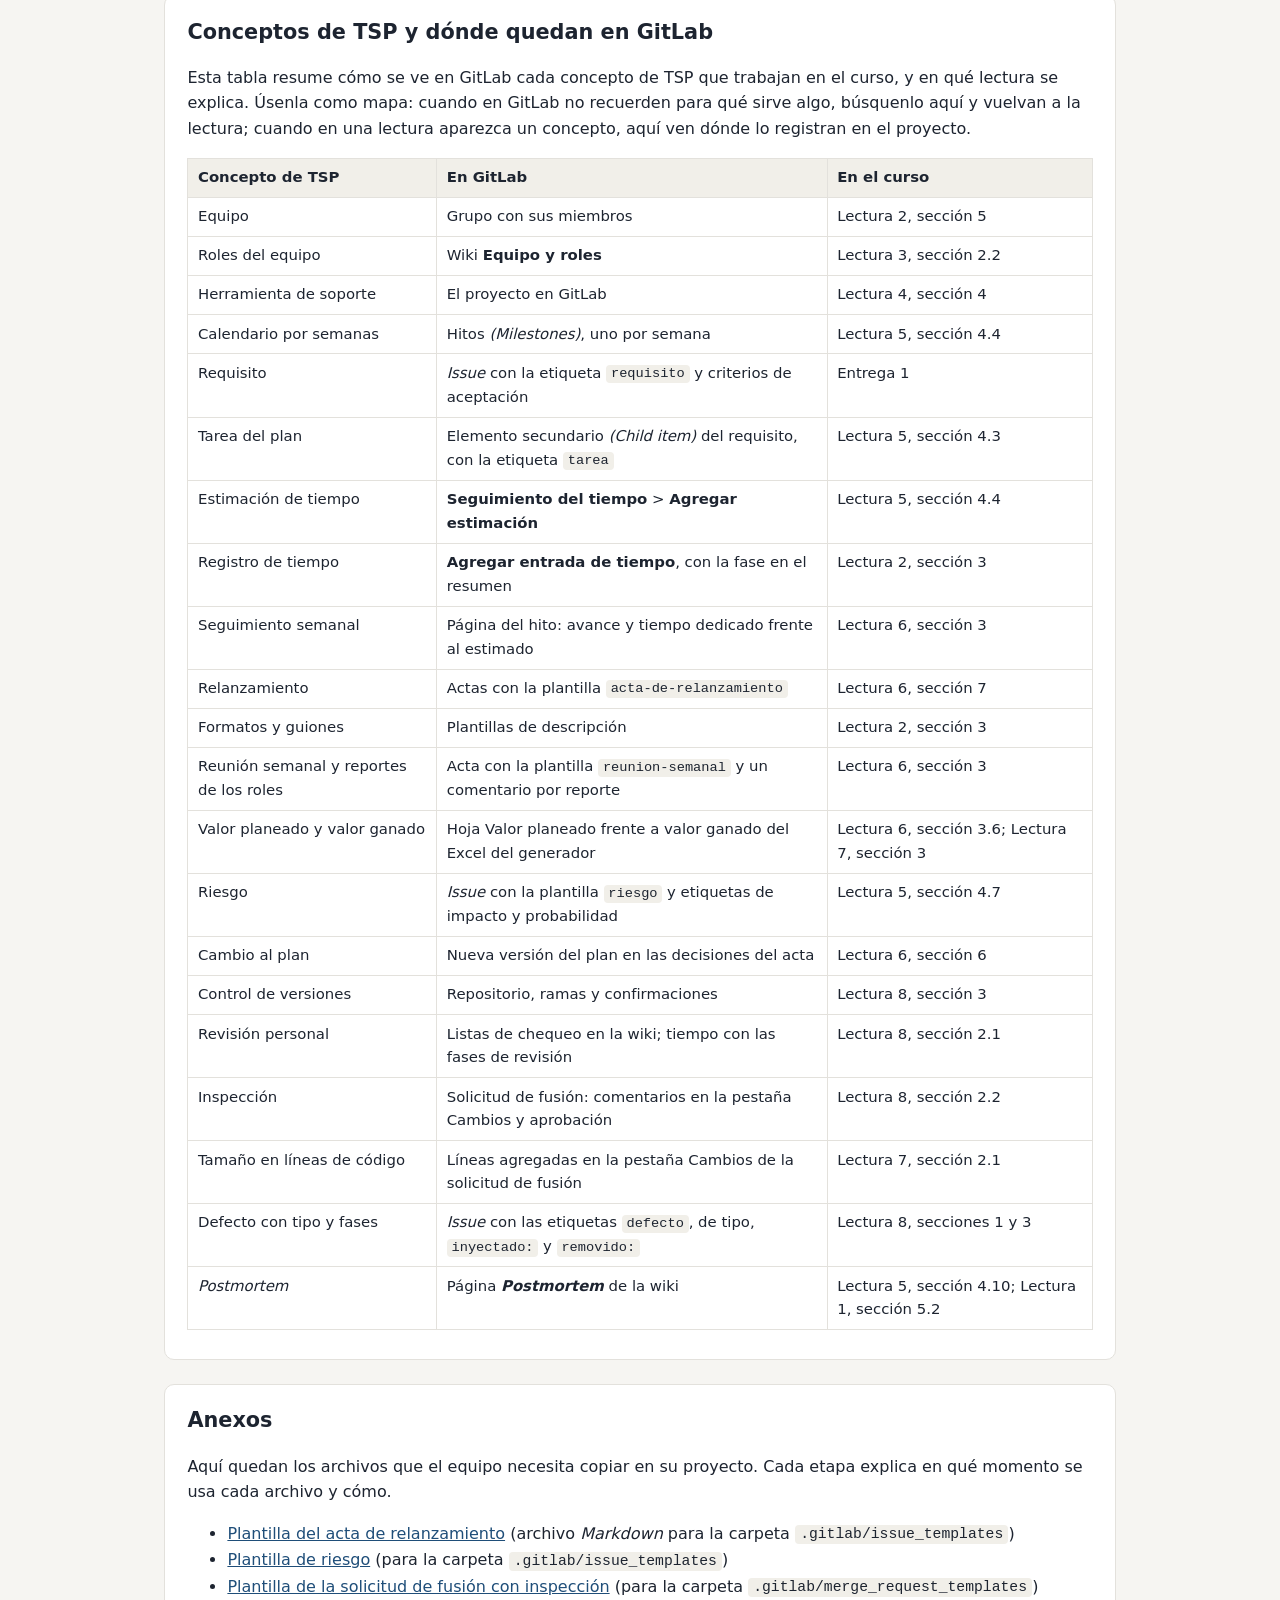
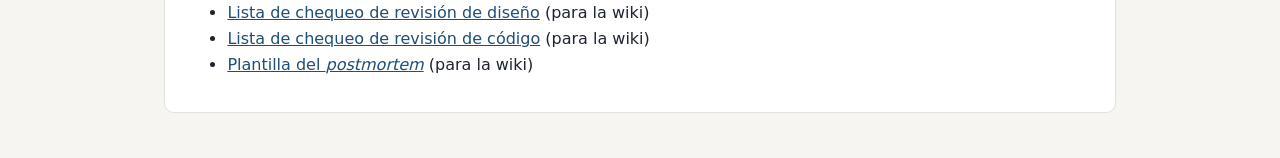
==== commit d94765b3: "Inicio: mostrar el material de la Entrega 2 antes que el de la Entrega 3 Co-Authored-By: Claude Opus" ====
--- a/index.html
+++ b/index.html
@@ -37,6 +37,13 @@
 </div></header>
 
 <div class="wrap1">
+  <div class="banner b2"><span class="tag">Entrega 2</span><div><h2>Material de la Entrega 2</h2><p>Montaje del proyecto, planeación y registro de tiempo. Las etapas 1 y 2 se siguen usando durante la Entrega 3.</p></div></div>
+  <div class="stages e2">
+    <div class="stage"><span class="n">Etapa 1<span class="ent">Entrega 2</span></span><h2>Montaje del proyecto</h2><p>Cuentas, grupo del equipo, integrantes, proyecto, hitos semanales, etiquetas, plantillas y la wiki con la información de la Entrega 1.</p><a class="go" href="etapa-1.html">Abrir la etapa 1</a></div>
+    <div class="stage"><span class="n">Etapa 2<span class="ent">Entrega 2</span></span><h2>Planeación y registro de tiempo</h2><p>Relanzamiento: requisitos como <i>issues</i>, tareas con responsable, estimación y fechas, lectura del plan, registro de tiempo y actas.</p><a class="go" href="etapa-2.html">Abrir la etapa 2</a></div>
+    <div class="stage"><span class="n">Guía de la entrega<span class="ent">Entrega 2</span></span><h2>Evidencias desde GitLab</h2><p>Qué archivos se entregan, cómo se descargan de GitLab, con qué nombre y cómo se suben.</p><a class="go" href="entrega-2.html">Abrir la guía de la entrega</a></div>
+  </div>
+
   <div class="banner b3"><span class="tag">Entrega 3</span><div><h2>Material de la Entrega 3</h2><p>Seguimiento semanal, código y calidad, análisis y cierre. Se trabaja sobre el proyecto montado en las etapas 1 y 2.</p></div></div>
   <div class="stages e3">
     <div class="stage"><span class="n">Etapa 3<span class="ent">Entrega 3</span></span><h2>Seguimiento semanal</h2><p>Reunión semanal con el reporte de cada rol, estado del proyecto con valor planeado y valor ganado, riesgos y cambios al plan.</p><a class="go" href="etapa-3.html">Abrir la etapa 3</a></div>
@@ -46,12 +53,6 @@
     <div class="stage"><span class="n">Herramienta<span class="ent">Entrega 3</span></span><h2>Generador de evidencias</h2><p>Arma el Excel del proyecto con los registros de GitLab y las tablas para el análisis.</p><a class="go" href="generador.html">Abrir el generador</a></div>
   </div>
 
-  <div class="banner b2"><span class="tag">Entrega 2</span><div><h2>Material de la Entrega 2</h2><p>Montaje del proyecto, planeación y registro de tiempo. Las etapas 1 y 2 se siguen usando durante la Entrega 3.</p></div></div>
-  <div class="stages e2">
-    <div class="stage"><span class="n">Etapa 1<span class="ent">Entrega 2</span></span><h2>Montaje del proyecto</h2><p>Cuentas, grupo del equipo, integrantes, proyecto, hitos semanales, etiquetas, plantillas y la wiki con la información de la Entrega 1.</p><a class="go" href="etapa-1.html">Abrir la etapa 1</a></div>
-    <div class="stage"><span class="n">Etapa 2<span class="ent">Entrega 2</span></span><h2>Planeación y registro de tiempo</h2><p>Relanzamiento: requisitos como <i>issues</i>, tareas con responsable, estimación y fechas, lectura del plan, registro de tiempo y actas.</p><a class="go" href="etapa-2.html">Abrir la etapa 2</a></div>
-    <div class="stage"><span class="n">Guía de la entrega<span class="ent">Entrega 2</span></span><h2>Evidencias desde GitLab</h2><p>Qué archivos se entregan, cómo se descargan de GitLab, con qué nombre y cómo se suben.</p><a class="go" href="entrega-2.html">Abrir la guía de la entrega</a></div>
-  </div>
 
   <section class="box">
     <h2>Conceptos de TSP y dónde quedan en GitLab</h2>
